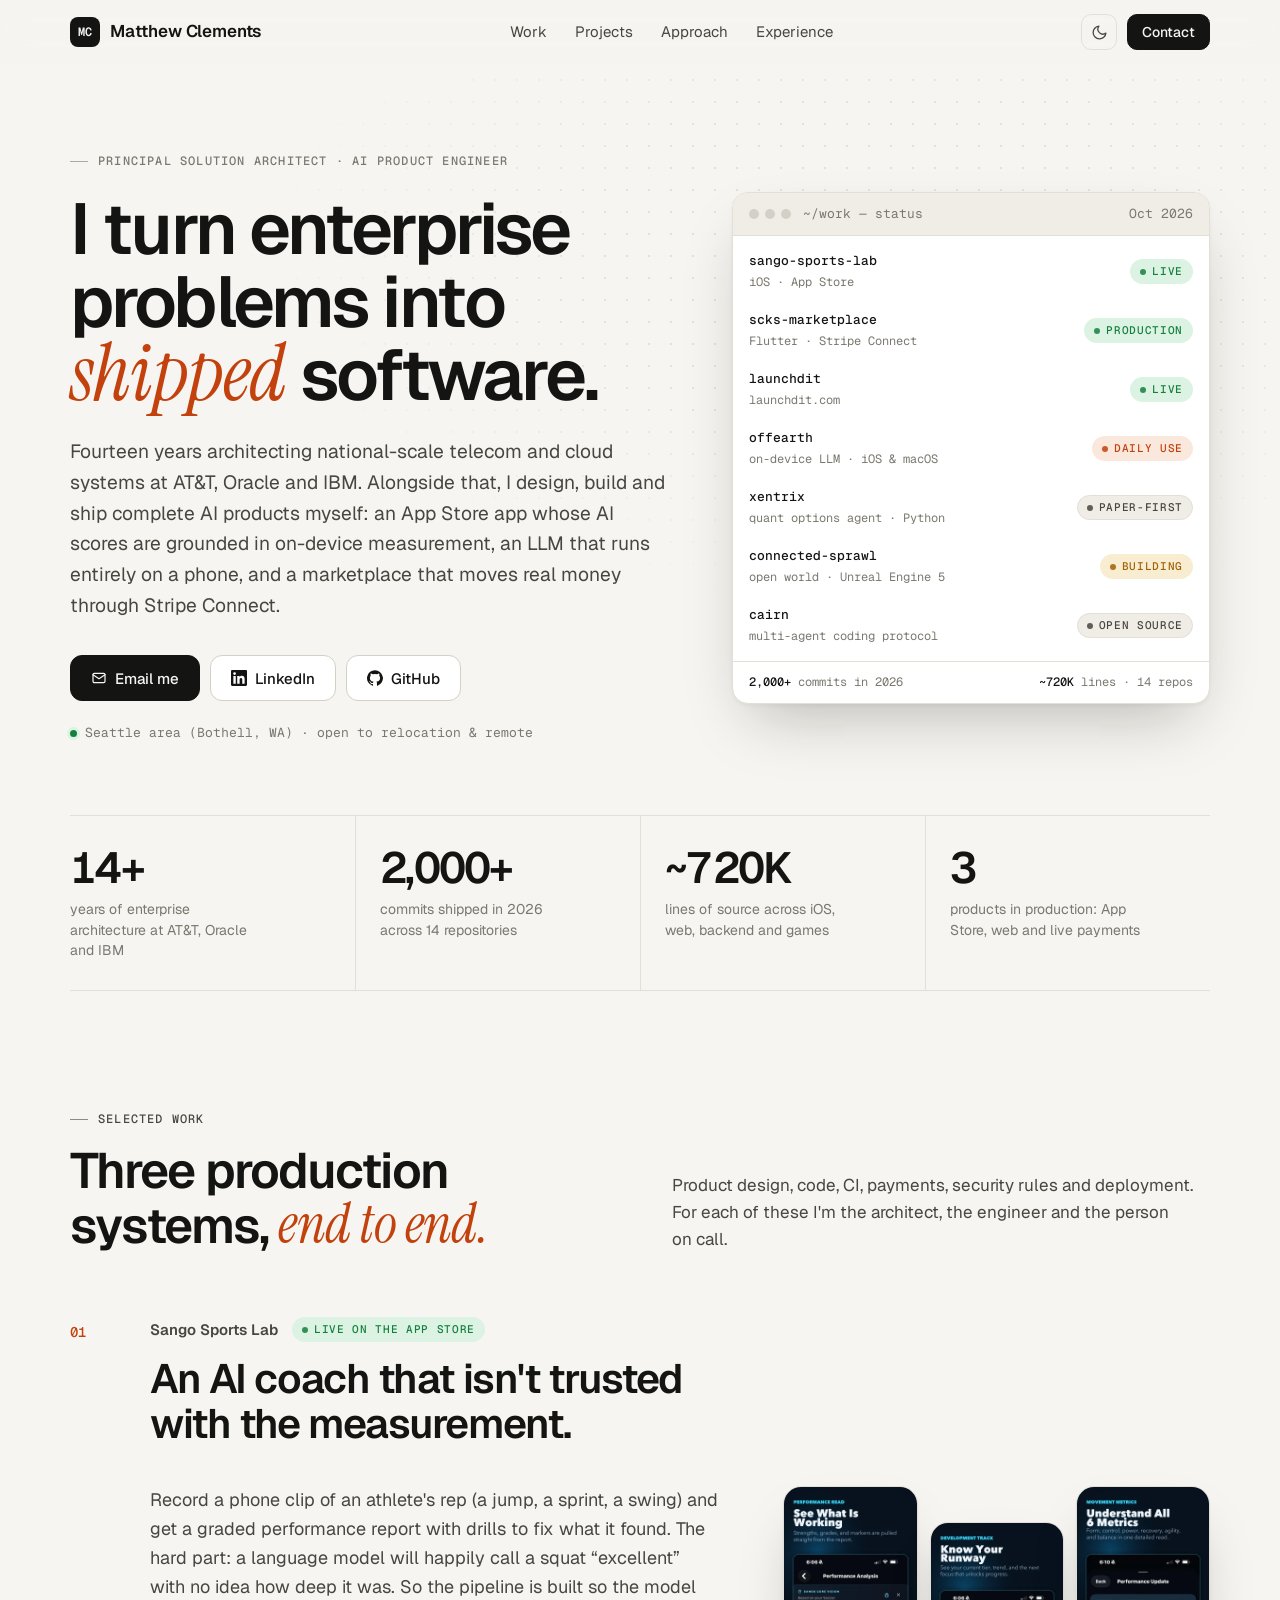
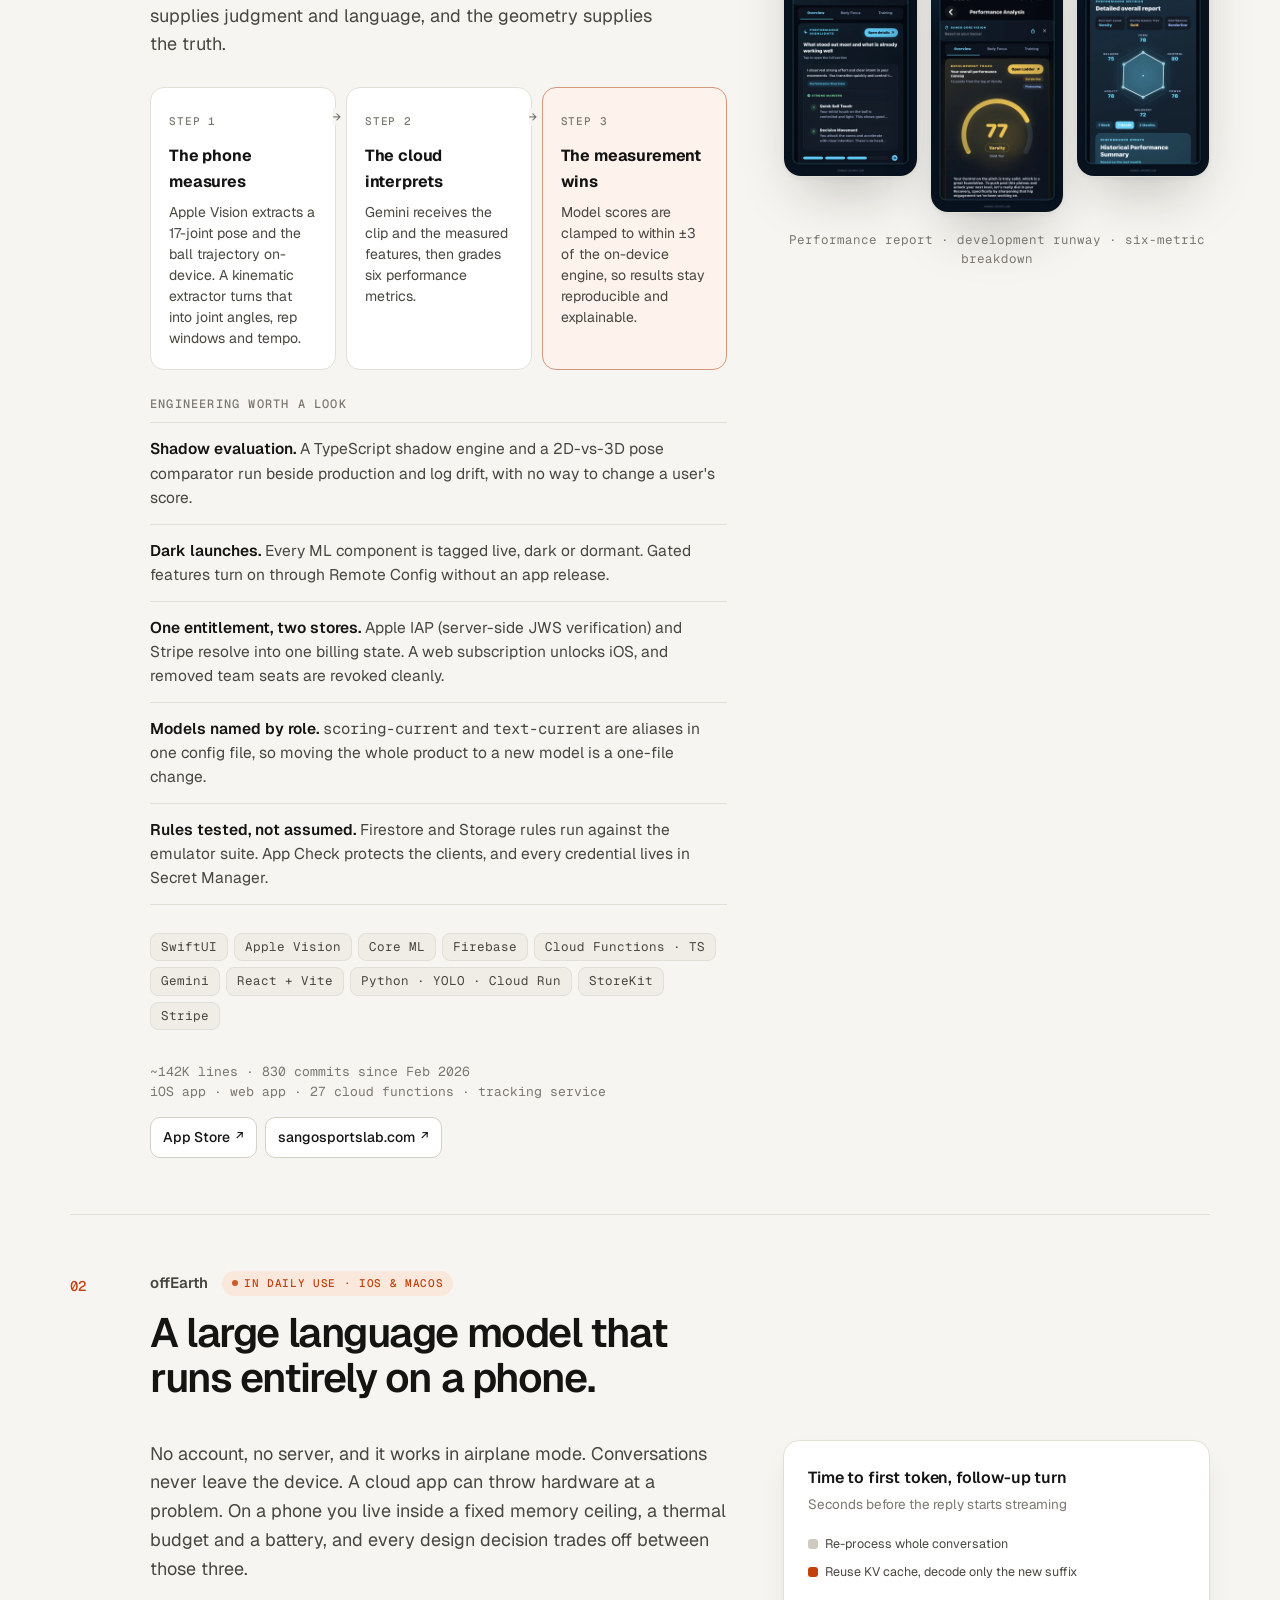
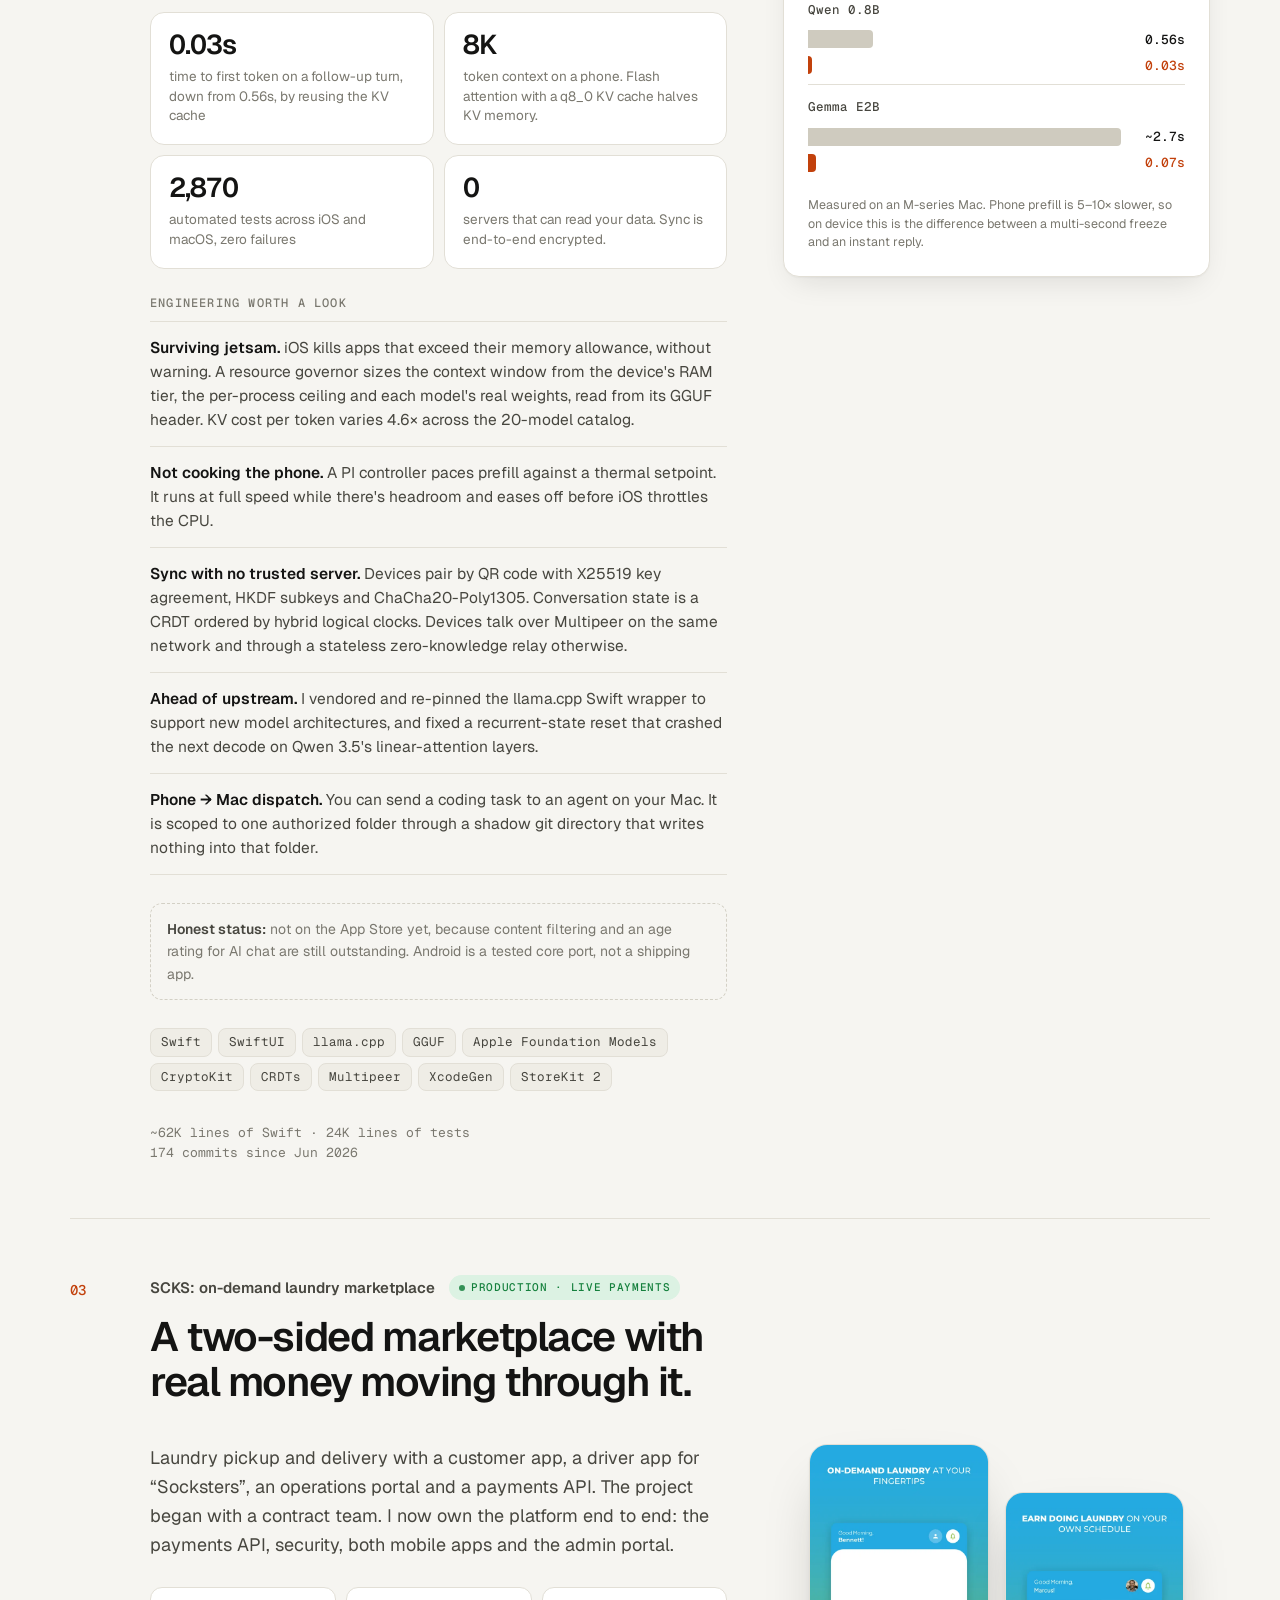
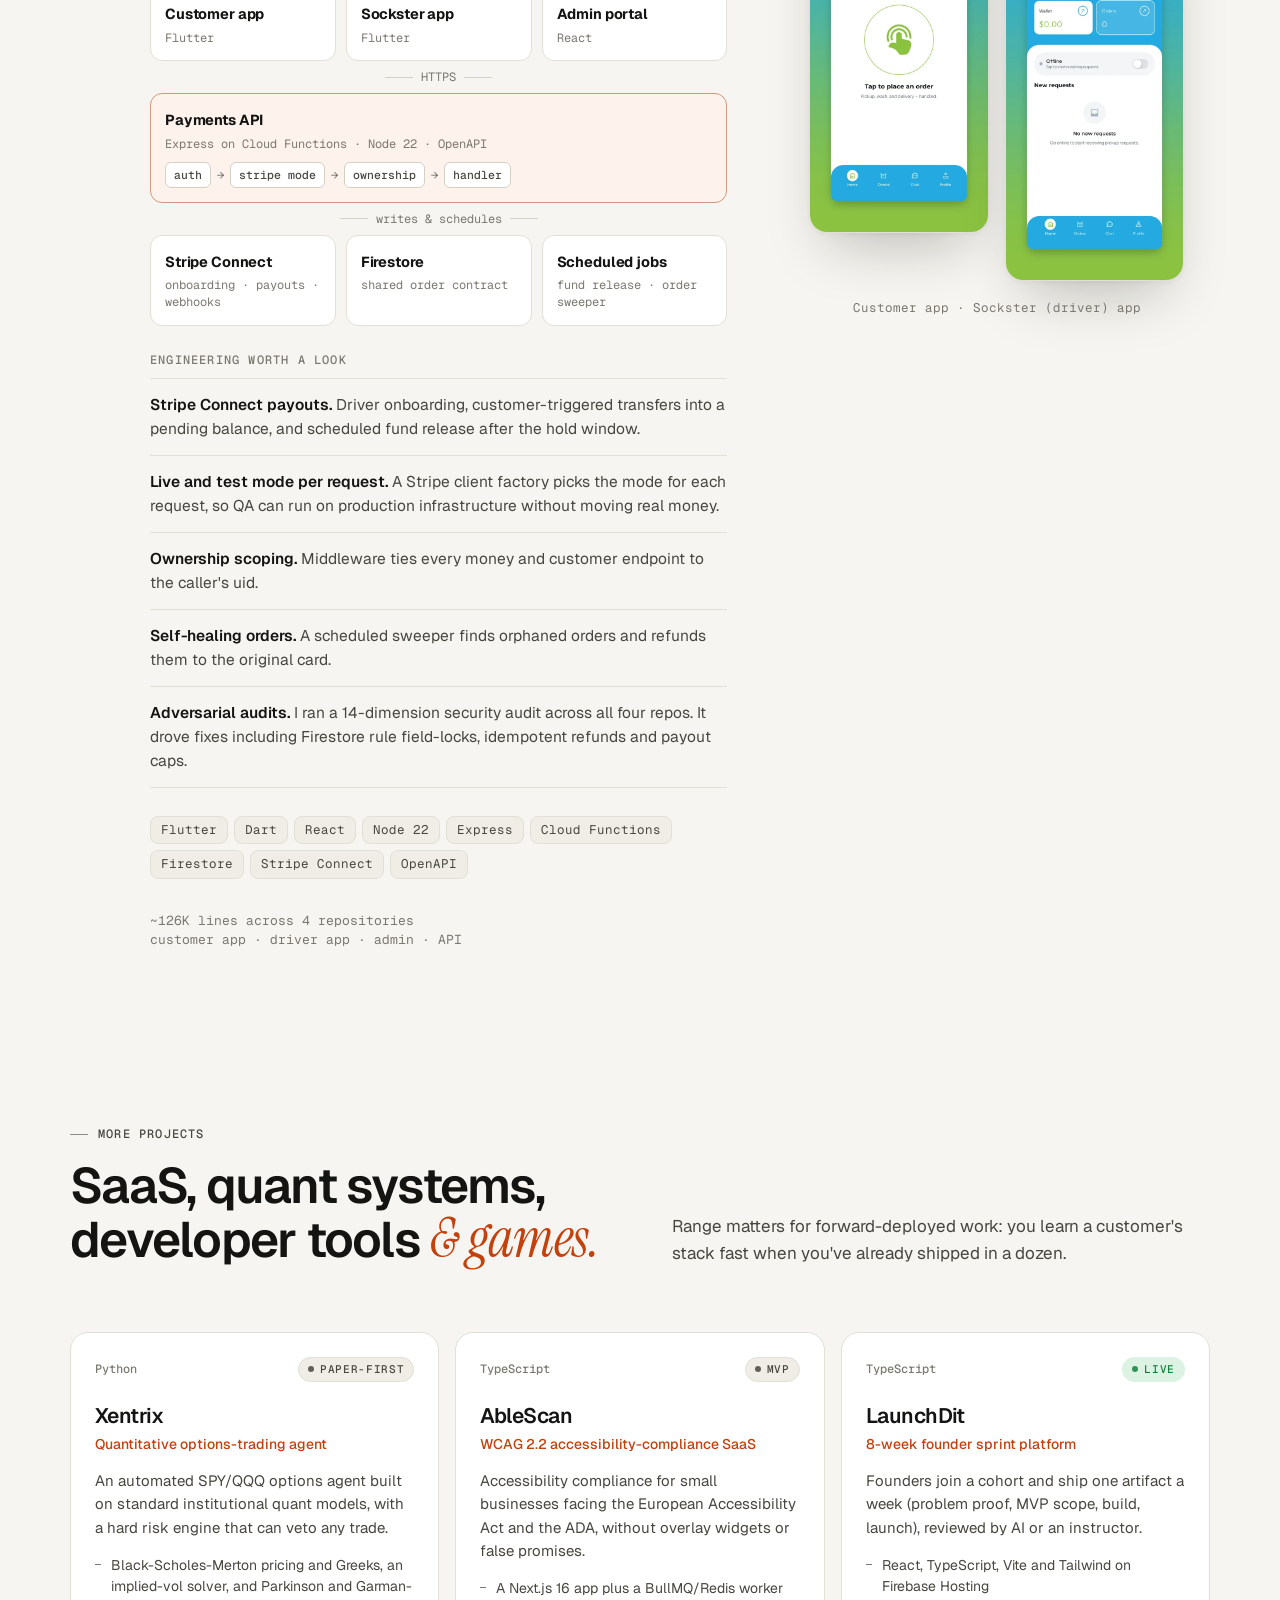
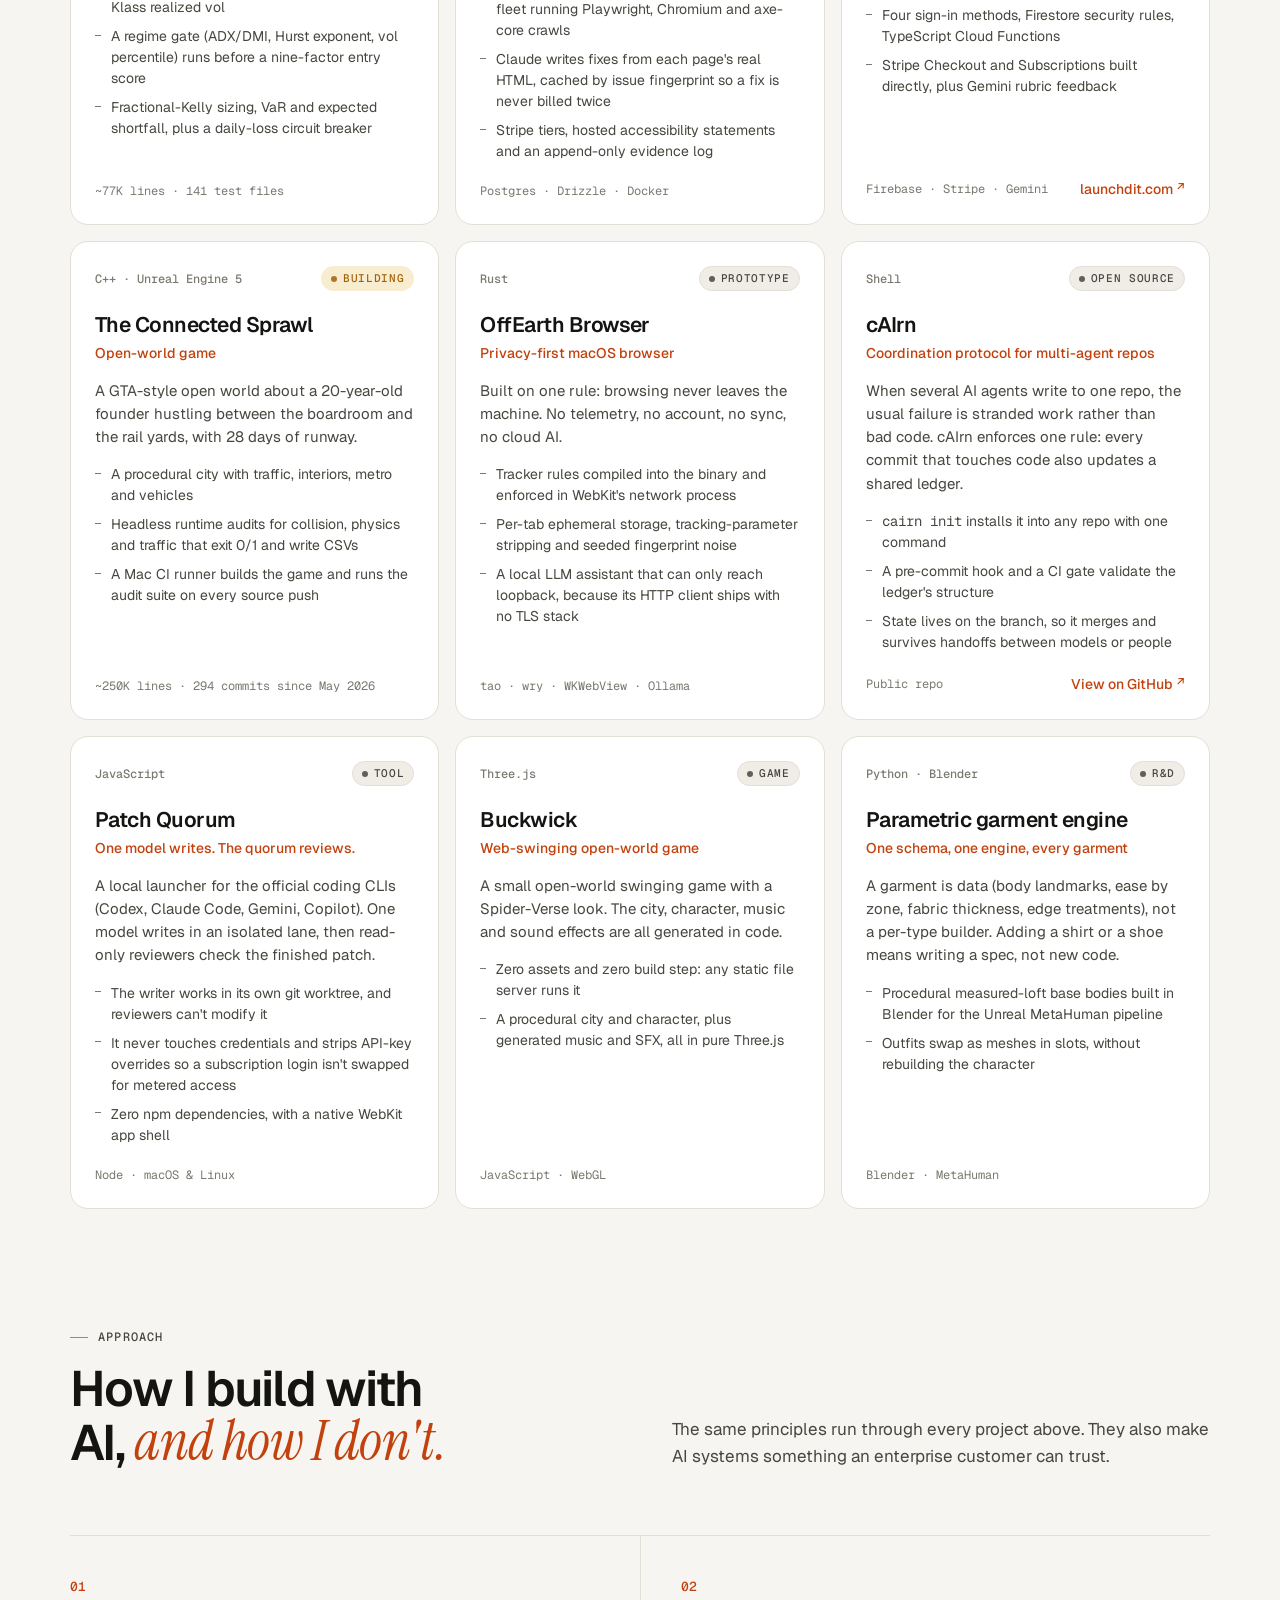
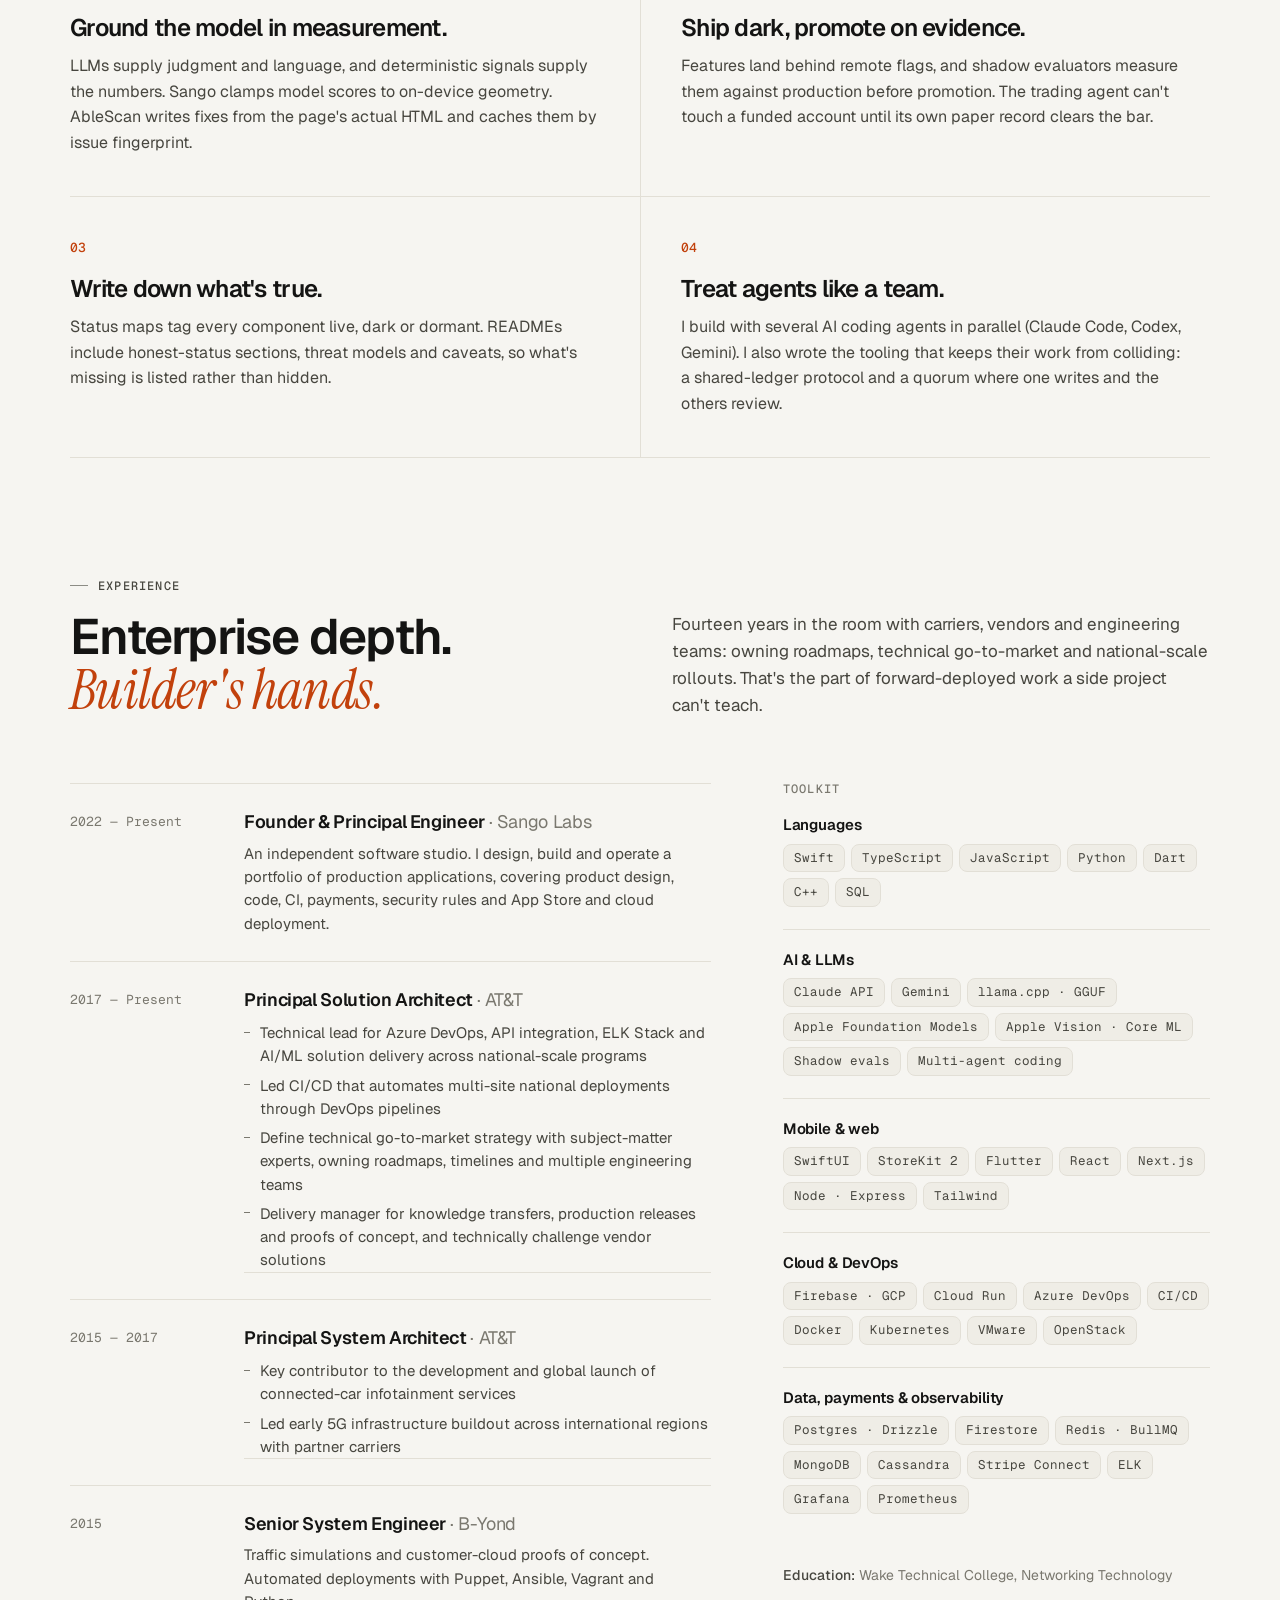
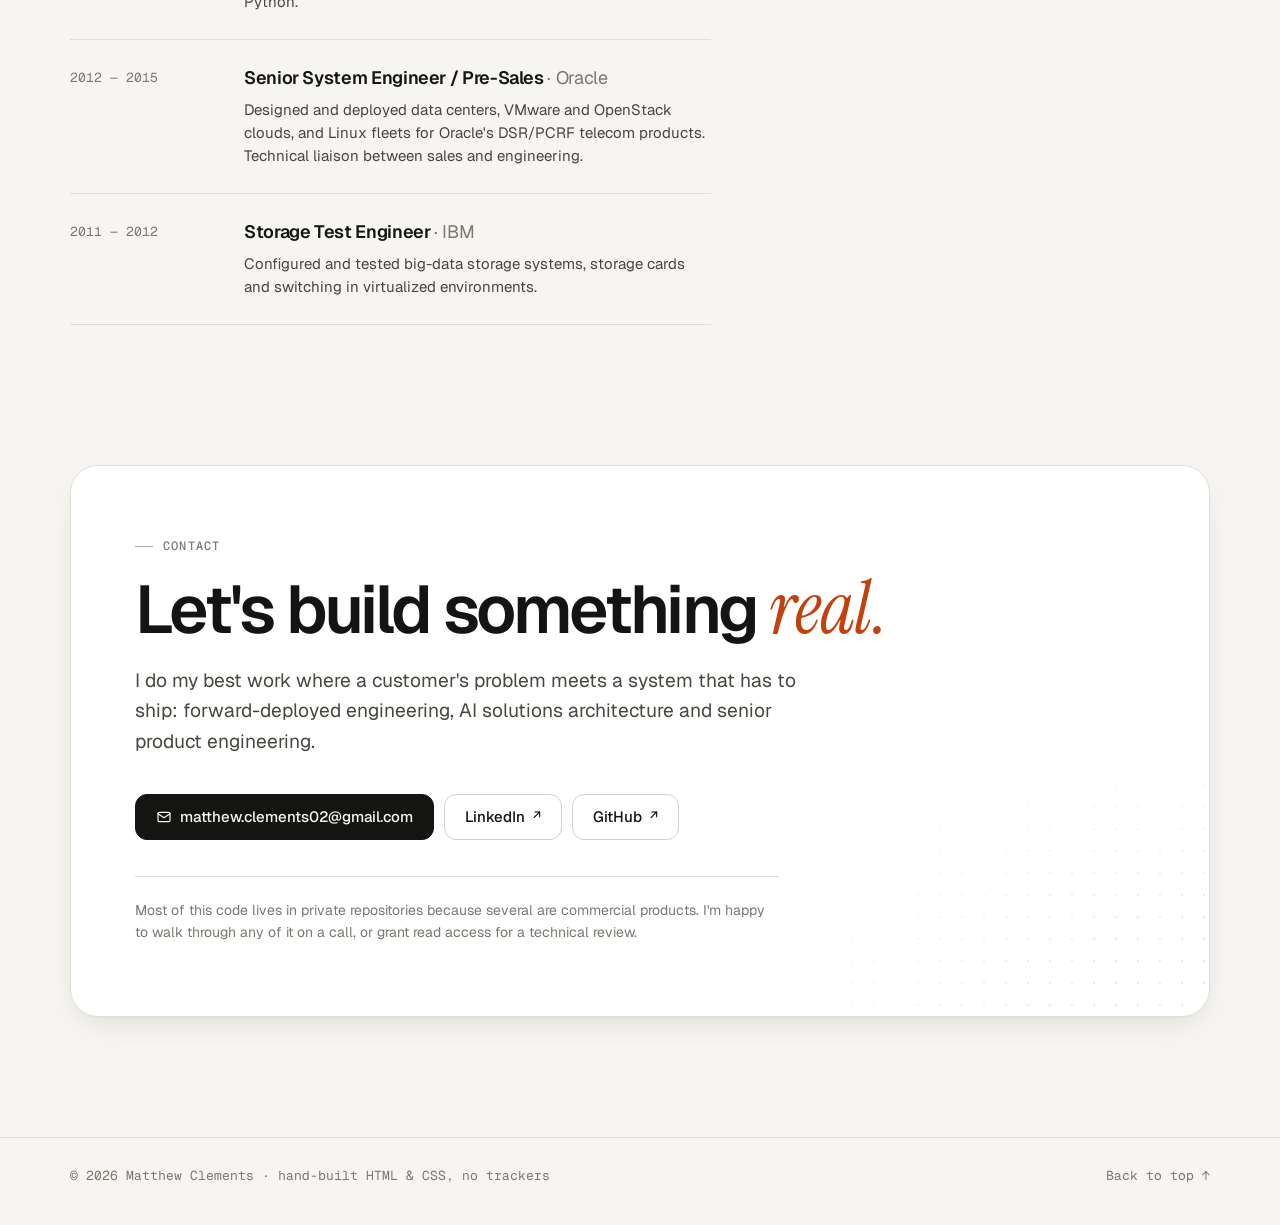
==== index.html @ 7ae7b321 "Add portfolio site Co-Authored-By: Claude Opus 5.5 <noreply@anthropic.com>" ====
<!doctype html>
<html lang="en">
<head>
<meta charset="utf-8">
<meta name="viewport" content="width=device-width, initial-scale=1">
<title>Matthew Clements — AI Product Engineer &amp; Solution Architect</title>
<meta name="description" content="Principal Solution Architect with 14+ years in enterprise telecom and cloud, who designs, builds and ships complete AI products: an App Store app with a vision-grounded AI pipeline, an on-device LLM, and a Stripe Connect marketplace.">
<meta name="author" content="Matthew Clements">
<meta property="og:type" content="website">
<meta property="og:title" content="Matthew Clements — AI Product Engineer &amp; Solution Architect">
<meta property="og:description" content="14 years of enterprise architecture, plus production AI products shipped end to end.">
<meta property="og:url" content="https://mcclements02.github.io/">
<meta property="og:image" content="https://mcclements02.github.io/assets/og.png">
<meta name="twitter:card" content="summary_large_image">
<link rel="icon" href="data:image/svg+xml,%3Csvg xmlns='http://www.w3.org/2000/svg' viewBox='0 0 64 64'%3E%3Crect width='64' height='64' rx='14' fill='%23141413'/%3E%3Ctext x='32' y='42' font-family='Helvetica,Arial,sans-serif' font-size='28' font-weight='700' fill='%23ff7b42' text-anchor='middle'%3EMC%3C/text%3E%3C/svg%3E">
<link rel="preconnect" href="https://fonts.googleapis.com">
<link rel="preconnect" href="https://fonts.gstatic.com" crossorigin>
<link href="https://fonts.googleapis.com/css2?family=Geist:wght@400;500;600;700&family=Geist+Mono:wght@400;500&family=Instrument+Serif:ital@0;1&display=swap" rel="stylesheet">
<script>
  document.documentElement.classList.add('js');
  try { var t = localStorage.getItem('theme'); if (t === 'light' || t === 'dark') document.documentElement.setAttribute('data-theme', t); } catch (e) {}
</script>
<style>
  :root {
    --bg: #f6f5f1;
    --bg-2: #efede6;
    --surface: #ffffff;
    --ink: #141413;
    --ink-2: #47463f;
    --ink-3: #7a786f;
    --rule: #e2dfd6;
    --rule-2: #d3d0c5;
    --accent: #c2410c;
    --accent-ink: #ffffff;
    --accent-soft: #fbe8dc;
    --live: #15803d;
    --live-soft: #dcf2e3;
    --build: #a16207;
    --build-soft: #f8edd0;
    --muted-bar: #cfcbbf;
    --shadow: 0 1px 2px rgba(20,20,19,.04), 0 12px 32px -12px rgba(20,20,19,.14);
    --shadow-lg: 0 2px 4px rgba(20,20,19,.04), 0 28px 60px -20px rgba(20,20,19,.28);
    --dot: rgba(20,20,19,.09);
    --sans: "Geist", ui-sans-serif, system-ui, -apple-system, "Segoe UI", sans-serif;
    --mono: "Geist Mono", ui-monospace, "SF Mono", Menlo, monospace;
    --serif: "Instrument Serif", Georgia, serif;
    --wrap: 1140px;
    --gutter: 32px;
    color-scheme: light;
  }
  @media (prefers-color-scheme: dark) {
    :root:not([data-theme="light"]) {
      --bg: #0f0f0e;
      --bg-2: #151513;
      --surface: #1a1a18;
      --ink: #edece7;
      --ink-2: #bdbbb2;
      --ink-3: #8a887f;
      --rule: #2a2926;
      --rule-2: #3a3935;
      --accent: #ff7b42;
      --accent-ink: #1a0d05;
      --accent-soft: #2e1a0e;
      --live: #4ade80;
      --live-soft: #12301c;
      --build: #facc15;
      --build-soft: #2e2708;
      --muted-bar: #44433e;
      --shadow: 0 1px 2px rgba(0,0,0,.3), 0 12px 32px -12px rgba(0,0,0,.6);
      --shadow-lg: 0 2px 4px rgba(0,0,0,.3), 0 28px 60px -20px rgba(0,0,0,.8);
      --dot: rgba(237,236,231,.07);
      color-scheme: dark;
    }
  }
  :root[data-theme="dark"] {
    --bg: #0f0f0e;
    --bg-2: #151513;
    --surface: #1a1a18;
    --ink: #edece7;
    --ink-2: #bdbbb2;
    --ink-3: #8a887f;
    --rule: #2a2926;
    --rule-2: #3a3935;
    --accent: #ff7b42;
    --accent-ink: #1a0d05;
    --accent-soft: #2e1a0e;
    --live: #4ade80;
    --live-soft: #12301c;
    --build: #facc15;
    --build-soft: #2e2708;
    --muted-bar: #44433e;
    --shadow: 0 1px 2px rgba(0,0,0,.3), 0 12px 32px -12px rgba(0,0,0,.6);
    --shadow-lg: 0 2px 4px rgba(0,0,0,.3), 0 28px 60px -20px rgba(0,0,0,.8);
    --dot: rgba(237,236,231,.07);
    color-scheme: dark;
  }

  *, *::before, *::after { box-sizing: border-box; }
  html { scroll-behavior: smooth; scroll-padding-top: 80px; -webkit-text-size-adjust: 100%; }
  body {
    margin: 0;
    background: var(--bg);
    color: var(--ink);
    font: 400 17px/1.6 var(--sans);
    -webkit-font-smoothing: antialiased;
    text-rendering: optimizeLegibility;
    overflow-x: hidden;
  }
  img { max-width: 100%; display: block; }
  a { color: inherit; }
  h1, h2, h3, h4 { margin: 0; font-weight: 600; letter-spacing: -0.025em; line-height: 1.1; }
  p { margin: 0; }
  ul, ol { margin: 0; padding: 0; list-style: none; }
  :focus-visible { outline: 2px solid var(--accent); outline-offset: 3px; border-radius: 4px; }
  ::selection { background: var(--accent); color: var(--accent-ink); }

  .wrap { width: 100%; max-width: calc(var(--wrap) + var(--gutter) * 2); margin: 0 auto; padding: 0 var(--gutter); }
  .mono { font-family: var(--mono); }
  .eyebrow {
    font: 500 12px/1.4 var(--mono);
    letter-spacing: .1em;
    text-transform: uppercase;
    color: var(--ink-3);
    display: flex; align-items: center; gap: 10px;
  }
  .eyebrow::before { content: ""; width: 18px; height: 1px; background: currentColor; opacity: .6; }
  .sr-only { position: absolute; width: 1px; height: 1px; overflow: hidden; clip: rect(0 0 0 0); white-space: nowrap; }

  /* ---------- Nav ---------- */
  .nav {
    position: sticky; top: 0; z-index: 50;
    background: color-mix(in srgb, var(--bg) 82%, transparent);
    backdrop-filter: saturate(1.4) blur(14px);
    -webkit-backdrop-filter: saturate(1.4) blur(14px);
    border-bottom: 1px solid transparent;
    transition: border-color .2s;
  }
  .nav.scrolled { border-bottom-color: var(--rule); }
  .nav-inner { display: flex; align-items: center; justify-content: space-between; height: 64px; gap: 16px; }
  .brand { display: flex; align-items: center; gap: 10px; text-decoration: none; font-weight: 600; letter-spacing: -0.01em; white-space: nowrap; }
  .mark {
    display: grid; place-items: center;
    width: 30px; height: 30px; border-radius: 8px;
    background: var(--ink); color: var(--bg);
    font: 600 12px/1 var(--mono); letter-spacing: .02em;
  }
  .nav-links { display: flex; gap: 28px; }
  .nav-links a { text-decoration: none; font-size: 15px; color: var(--ink-2); transition: color .15s; }
  .nav-links a:hover { color: var(--ink); }
  .nav-actions { display: flex; align-items: center; gap: 10px; }
  .icon-btn {
    width: 36px; height: 36px; border-radius: 10px;
    display: grid; place-items: center;
    background: transparent; border: 1px solid var(--rule); color: var(--ink-2);
    cursor: pointer; transition: border-color .15s, color .15s;
  }
  .icon-btn:hover { border-color: var(--rule-2); color: var(--ink); }
  .icon-btn svg { width: 17px; height: 17px; }
  .theme-sun { display: none; }
  :root[data-theme="dark"] .theme-sun { display: block; }
  :root[data-theme="dark"] .theme-moon { display: none; }
  @media (prefers-color-scheme: dark) {
    :root:not([data-theme="light"]) .theme-sun { display: block; }
    :root:not([data-theme="light"]) .theme-moon { display: none; }
  }

  .btn {
    display: inline-flex; align-items: center; gap: 8px;
    height: 46px; padding: 0 20px; border-radius: 12px;
    font: 500 15px/1 var(--sans); text-decoration: none; white-space: nowrap;
    border: 1px solid var(--rule-2); background: var(--surface); color: var(--ink);
    transition: transform .15s, border-color .15s, background .15s;
  }
  .btn:hover { border-color: var(--ink-3); transform: translateY(-1px); }
  .btn-primary { background: var(--ink); color: var(--bg); border-color: var(--ink); }
  .btn-primary:hover { border-color: var(--ink); background: color-mix(in srgb, var(--ink) 88%, var(--accent)); }
  .btn-sm { height: 36px; padding: 0 14px; font-size: 14px; border-radius: 10px; }
  .btn svg { width: 16px; height: 16px; flex: none; }
  .arrow { font-family: var(--mono); font-size: .9em; transition: transform .15s; }
  a:hover > .arrow { transform: translate(2px, -2px); }

  /* ---------- Hero ---------- */
  .hero-bg { position: relative; overflow: hidden; }
  .hero-bg::before {
    content: ""; position: absolute; inset: -40px 0 0 0;
    background-image: radial-gradient(var(--dot) 1.2px, transparent 1.2px);
    background-size: 22px 22px;
    -webkit-mask-image: radial-gradient(ellipse 70% 60% at 70% 30%, #000 30%, transparent 75%);
            mask-image: radial-gradient(ellipse 70% 60% at 70% 30%, #000 30%, transparent 75%);
    pointer-events: none;
  }
  .hero {
    position: relative;
    display: grid; grid-template-columns: minmax(0, 1.25fr) minmax(0, 1fr);
    gap: 64px; align-items: center;
    padding-top: 88px; padding-bottom: 72px;
  }
  .hero h1 {
    font-size: clamp(2.6rem, 5.6vw, 4.5rem);
    line-height: 1.02; letter-spacing: -0.04em;
    margin: 22px 0 26px;
    text-wrap: balance;
  }
  .hero h1 em, .serif-em {
    font-family: var(--serif); font-style: italic; font-weight: 400;
    color: var(--accent); letter-spacing: -0.01em;
    font-size: 1.1em; line-height: .9;
  }
  .lede { font-size: clamp(1.05rem, 1.5vw, 1.2rem); line-height: 1.6; color: var(--ink-2); max-width: 36em; text-wrap: pretty; }
  .cta-row { display: flex; flex-wrap: wrap; gap: 10px; margin-top: 34px; }
  .loc { margin-top: 22px; font: 400 13px/1.5 var(--mono); color: var(--ink-3); display: flex; align-items: center; gap: 8px; }
  .loc .live-dot { width: 7px; height: 7px; border-radius: 50%; background: var(--live); box-shadow: 0 0 0 3px var(--live-soft); flex: none; }

  /* status board */
  .board {
    background: var(--surface);
    border: 1px solid var(--rule);
    border-radius: 16px;
    box-shadow: var(--shadow-lg);
    font: 400 13px/1.4 var(--mono);
    overflow: hidden;
  }
  .board-head {
    display: flex; align-items: center; gap: 12px;
    padding: 12px 16px; border-bottom: 1px solid var(--rule);
    color: var(--ink-3); background: var(--bg-2);
  }
  .dots { display: flex; gap: 6px; }
  .dots i { width: 10px; height: 10px; border-radius: 50%; background: var(--rule-2); }
  .board-head .board-time { margin-left: auto; }
  .board ul { padding: 6px 0; }
  .board li a {
    display: grid; grid-template-columns: minmax(0, 1fr) auto; align-items: center;
    gap: 4px 12px; padding: 10px 16px; text-decoration: none;
    transition: background .15s;
  }
  .board li a:hover { background: var(--bg-2); }
  .b-name { color: var(--ink); font-weight: 500; overflow: hidden; text-overflow: ellipsis; white-space: nowrap; }
  .b-where { grid-column: 1; color: var(--ink-3); font-size: 12px; }
  .board li .pill { grid-row: 1 / span 2; grid-column: 2; }
  .board-foot {
    padding: 12px 16px; border-top: 1px solid var(--rule);
    color: var(--ink-3); font-size: 12px; display: flex; justify-content: space-between; gap: 12px; flex-wrap: wrap;
  }
  .board-foot b { color: var(--ink); font-weight: 500; }

  .pill {
    display: inline-flex; align-items: center; gap: 6px;
    font: 500 11px/1 var(--mono); letter-spacing: .06em; text-transform: uppercase;
    padding: 6px 9px; border-radius: 999px; white-space: nowrap;
    color: var(--ink-2); background: var(--bg-2); border: 1px solid var(--rule);
  }
  .pill::before { content: ""; width: 6px; height: 6px; border-radius: 50%; background: currentColor; opacity: .85; }
  .pill.live { color: var(--live); background: var(--live-soft); border-color: transparent; }
  .pill.use { color: var(--accent); background: var(--accent-soft); border-color: transparent; }
  .pill.build { color: var(--build); background: var(--build-soft); border-color: transparent; }
  .pill.live::before { animation: pulse 2.4s ease-in-out infinite; }
  @keyframes pulse { 0%, 100% { box-shadow: 0 0 0 0 color-mix(in srgb, currentColor 45%, transparent); } 50% { box-shadow: 0 0 0 4px transparent; } }

  /* ---------- Stats ---------- */
  .stats {
    display: grid; grid-template-columns: repeat(4, minmax(0, 1fr));
    border-top: 1px solid var(--rule); border-bottom: 1px solid var(--rule);
  }
  .stat { padding: 30px 24px 30px 0; }
  .stat + .stat { padding-left: 24px; border-left: 1px solid var(--rule); }
  .stat b { display: block; font-size: clamp(2rem, 3.4vw, 2.75rem); font-weight: 600; letter-spacing: -0.04em; line-height: 1; font-variant-numeric: tabular-nums; }
  .stat span { display: block; margin-top: 10px; font-size: 14px; line-height: 1.45; color: var(--ink-3); max-width: 22ch; }

  /* ---------- Sections ---------- */
  section.block { padding: 120px 0 0; }
  .section-head { display: grid; grid-template-columns: minmax(0, 1fr) minmax(0, 1fr); gap: 32px 64px; align-items: end; margin-bottom: 64px; }
  .section-head h2 { font-size: clamp(2rem, 4vw, 3.1rem); letter-spacing: -0.035em; margin-top: 16px; text-wrap: balance; }
  .section-head p { color: var(--ink-2); max-width: 34em; text-wrap: pretty; }

  /* ---------- Case studies ---------- */
  .case { padding: 56px 0; border-top: 1px solid var(--rule); }
  .case:first-of-type { border-top: 0; padding-top: 0; }
  .case-head { display: grid; grid-template-columns: 72px minmax(0, 1fr); gap: 0 8px; margin-bottom: 40px; }
  .case-num { font: 500 14px/1 var(--mono); color: var(--accent); padding-top: 8px; }
  .case-kicker { display: flex; flex-wrap: wrap; align-items: center; gap: 10px 14px; font-weight: 600; font-size: 15px; color: var(--ink-2); }
  .case h3 { font-size: clamp(1.75rem, 3.2vw, 2.6rem); letter-spacing: -0.035em; margin-top: 14px; max-width: 22em; text-wrap: balance; }
  .case-grid { display: grid; grid-template-columns: minmax(0, 1.15fr) minmax(0, .85fr); gap: 56px; margin-left: 80px; }
  .case-text > * + * { margin-top: 28px; }
  .case-text .intro { font-size: 18px; color: var(--ink-2); text-wrap: pretty; }
  .case-media { position: sticky; top: 96px; align-self: start; }

  .pipeline { display: grid; grid-template-columns: repeat(3, minmax(0, 1fr)); gap: 10px; counter-reset: step; }
  .pipeline li {
    position: relative; padding: 18px 18px 20px;
    background: var(--surface); border: 1px solid var(--rule); border-radius: 14px;
  }
  .pipeline li:last-child { border-color: color-mix(in srgb, var(--accent) 45%, var(--rule)); background: color-mix(in srgb, var(--accent-soft) 55%, var(--surface)); }
  .pipeline li + li::before {
    content: "→"; position: absolute; left: -10px; top: 20px; transform: translateX(-50%);
    font: 500 13px/1 var(--mono); color: var(--ink-3); background: var(--bg); padding: 2px 0;
  }
  .step-n { font: 500 11px/1 var(--mono); color: var(--ink-3); letter-spacing: .08em; text-transform: uppercase; }
  .pipeline b { display: block; margin: 10px 0 8px; font-size: 16px; letter-spacing: -0.01em; }
  .pipeline p { font-size: 14px; line-height: 1.5; color: var(--ink-2); }

  .points-title { font: 500 12px/1 var(--mono); letter-spacing: .1em; text-transform: uppercase; color: var(--ink-3); }
  .points { display: grid; gap: 0; margin-top: 12px !important; }
  .points li { padding: 14px 0; border-top: 1px solid var(--rule); font-size: 15.5px; line-height: 1.55; color: var(--ink-2); }
  .points li:last-child { border-bottom: 1px solid var(--rule); }
  .points li b { color: var(--ink); font-weight: 600; }

  .chips { display: flex; flex-wrap: wrap; gap: 6px; }
  .chips li { font: 400 12.5px/1 var(--mono); padding: 7px 10px; border-radius: 8px; background: var(--bg-2); border: 1px solid var(--rule); color: var(--ink-2); }
  .case-foot { display: flex; flex-wrap: wrap; align-items: center; justify-content: space-between; gap: 16px; padding-top: 4px; }
  .meta { font: 400 13px/1.5 var(--mono); color: var(--ink-3); }
  .links { display: flex; flex-wrap: wrap; gap: 8px; }
  .link {
    display: inline-flex; align-items: center; gap: 6px;
    font-size: 14px; font-weight: 500; text-decoration: none;
    padding: 8px 12px; border-radius: 10px; border: 1px solid var(--rule-2); background: var(--surface);
    transition: border-color .15s;
  }
  .link:hover { border-color: var(--ink-3); }
  .note { font-size: 14px; color: var(--ink-3); padding: 14px 16px; border-radius: 12px; border: 1px dashed var(--rule-2); }
  .note b { color: var(--ink-2); font-weight: 600; }

  .phones { display: grid; grid-template-columns: repeat(3, minmax(0, 1fr)); gap: 12px; align-items: start; }
  .phones.two { grid-template-columns: repeat(2, minmax(0, 1fr)); gap: 16px; padding: 0 6%; }
  .phones img {
    width: 100%; height: auto; aspect-ratio: 560 / 1212;
    border-radius: 18px; box-shadow: var(--shadow-lg);
    border: 1px solid var(--rule);
    background: var(--bg-2);
  }
  .phones img:nth-child(2) { margin-top: 36px; }
  .phones.two img:nth-child(2) { margin-top: 48px; }
  .caption { margin-top: 18px; font: 400 12.5px/1.5 var(--mono); color: var(--ink-3); text-align: center; }

  .metrics { display: grid; grid-template-columns: repeat(2, minmax(0, 1fr)); gap: 10px; }
  .metric { padding: 18px; border-radius: 14px; background: var(--surface); border: 1px solid var(--rule); }
  .metric b { display: block; font-size: 1.7rem; letter-spacing: -0.035em; line-height: 1.05; font-weight: 600; font-variant-numeric: tabular-nums; }
  .metric b .to { color: var(--ink-3); font-weight: 400; margin: 0 .15em; }
  .metric b .hl { color: var(--accent); }
  .metric span { display: block; margin-top: 8px; font-size: 13.5px; line-height: 1.45; color: var(--ink-3); }

  /* chart */
  .chart { margin: 0; padding: 24px; background: var(--surface); border: 1px solid var(--rule); border-radius: 16px; box-shadow: var(--shadow); }
  .chart-title { font-weight: 600; font-size: 16px; letter-spacing: -0.01em; }
  .chart-sub { font-size: 13.5px; color: var(--ink-3); margin-top: 4px; }
  .legend { display: flex; flex-wrap: wrap; gap: 8px 18px; margin: 18px 0 6px; font-size: 12.5px; color: var(--ink-2); }
  .legend span { display: inline-flex; align-items: center; gap: 7px; }
  .legend i { width: 10px; height: 10px; border-radius: 3px; display: inline-block; }
  .sw-before { background: var(--muted-bar); }
  .sw-after { background: var(--accent); }
  .bar-group { padding: 16px 0 6px; }
  .bar-group + .bar-group { border-top: 1px solid var(--rule); }
  .bar-label { font: 500 12.5px/1 var(--mono); color: var(--ink-2); margin-bottom: 10px; display: block; }
  .bar-row { display: grid; grid-template-columns: minmax(0, 1fr) 54px; align-items: center; gap: 10px; height: 26px; }
  .bar-track { height: 18px; position: relative; }
  .bar { position: absolute; left: 0; top: 0; bottom: 0; border-radius: 0 4px 4px 0; min-width: 4px; width: calc(var(--v) * 100%); transform-origin: left; }
  .bar.before { background: var(--muted-bar); }
  .bar.after { background: var(--accent); }
  .bar-val { font: 500 13px/1 var(--mono); text-align: right; font-variant-numeric: tabular-nums; }
  .bar-val.after { color: var(--accent); }
  .chart-note { margin-top: 14px; font-size: 12.5px; line-height: 1.5; color: var(--ink-3); }
  .js .chart .bar { transform: scaleX(0); transition: transform .9s cubic-bezier(.2,.7,.2,1); }
  .js .chart.in .bar { transform: scaleX(1); }
  .js .chart.in .bar-row:nth-child(3) .bar { transition-delay: .25s; }

  /* architecture diagram */
  .arch { display: grid; gap: 10px; }
  .arch-row { display: grid; grid-template-columns: repeat(3, minmax(0, 1fr)); gap: 10px; }
  .node { padding: 14px; border-radius: 12px; background: var(--surface); border: 1px solid var(--rule); }
  .node b { display: block; font-size: 14.5px; letter-spacing: -0.01em; }
  .node span { display: block; margin-top: 4px; font: 400 12px/1.4 var(--mono); color: var(--ink-3); }
  .node.core { border-color: color-mix(in srgb, var(--accent) 45%, var(--rule)); background: color-mix(in srgb, var(--accent-soft) 55%, var(--surface)); }
  .mw { display: flex; flex-wrap: wrap; align-items: center; gap: 6px; margin-top: 10px; }
  .mw code { font: 500 11.5px/1 var(--mono); padding: 6px 8px; border-radius: 6px; background: var(--surface); border: 1px solid var(--rule-2); color: var(--ink-2); }
  .mw i { font-style: normal; color: var(--ink-3); font: 400 12px/1 var(--mono); }
  .arch-link { display: flex; justify-content: center; color: var(--ink-3); font: 400 12px/1 var(--mono); gap: 8px; align-items: center; }
  .arch-link::before, .arch-link::after { content: ""; height: 1px; width: 28px; background: var(--rule-2); }

  /* ---------- More work grid ---------- */
  .grid { display: grid; grid-template-columns: repeat(3, minmax(0, 1fr)); gap: 16px; }
  .card {
    display: flex; flex-direction: column;
    padding: 24px; border-radius: 18px;
    background: var(--surface); border: 1px solid var(--rule);
    transition: border-color .2s, transform .2s, box-shadow .2s;
  }
  .card:hover { border-color: var(--rule-2); transform: translateY(-2px); box-shadow: var(--shadow); }
  .card-top { display: flex; justify-content: space-between; align-items: center; gap: 10px; }
  .lang { font: 500 12px/1 var(--mono); color: var(--ink-3); }
  .card h4 { font-size: 21px; letter-spacing: -0.025em; margin-top: 22px; }
  .card-sub { font-size: 14px; color: var(--accent); margin-top: 6px; font-weight: 500; }
  .card-desc { margin-top: 14px; font-size: 15px; line-height: 1.55; color: var(--ink-2); text-wrap: pretty; }
  .card-points { margin-top: 16px; display: grid; gap: 8px; }
  .card-points li { position: relative; padding-left: 16px; font-size: 14px; line-height: 1.5; color: var(--ink-2); }
  .card-points li::before { content: ""; position: absolute; left: 0; top: .62em; width: 6px; height: 1px; background: var(--ink-3); }
  .card-foot { margin-top: auto; padding-top: 20px; display: flex; justify-content: space-between; align-items: center; gap: 12px; flex-wrap: wrap; }
  .card-foot .meta { font-size: 12px; }
  .card-foot a { font-size: 14px; font-weight: 500; text-decoration: none; color: var(--accent); display: inline-flex; gap: 4px; }
  .card-foot a:hover { text-decoration: underline; text-underline-offset: 3px; }

  /* ---------- Approach ---------- */
  .principles { display: grid; grid-template-columns: repeat(2, minmax(0, 1fr)); border-top: 1px solid var(--rule); }
  .principle { padding: 36px 40px 40px 0; border-bottom: 1px solid var(--rule); }
  .principle:nth-child(even) { padding-left: 40px; padding-right: 0; border-left: 1px solid var(--rule); }
  .principle .n { font: 500 13px/1 var(--mono); color: var(--accent); }
  .principle h3 { font-size: 24px; letter-spacing: -0.03em; margin: 16px 0 12px; }
  .principle p { color: var(--ink-2); font-size: 16px; text-wrap: pretty; }

  /* ---------- Experience ---------- */
  .exp { display: grid; grid-template-columns: minmax(0, 1.5fr) minmax(0, 1fr); gap: 72px; }
  .timeline li { display: grid; grid-template-columns: 150px minmax(0, 1fr); gap: 24px; padding: 26px 0; border-top: 1px solid var(--rule); }
  .timeline li:last-child { border-bottom: 1px solid var(--rule); }
  .t-when { font: 400 13px/1.6 var(--mono); color: var(--ink-3); padding-top: 2px; }
  .t-what h3 { font-size: 18px; letter-spacing: -0.02em; line-height: 1.3; }
  .t-what h3 span { color: var(--ink-3); font-weight: 400; }
  .t-what p { margin-top: 8px; font-size: 15px; color: var(--ink-2); line-height: 1.55; }
  .t-what ul { margin-top: 10px; display: grid; gap: 6px; }
  .t-what ul li { all: unset; display: block; position: relative; padding-left: 16px; font-size: 15px; line-height: 1.55; color: var(--ink-2); }
  .t-what ul li::before { content: ""; position: absolute; left: 0; top: .7em; width: 6px; height: 1px; background: var(--ink-3); }
  .t-what.featured h3 { color: var(--ink); }
  .edu { margin-top: 28px; font-size: 14px; color: var(--ink-3); }
  .edu b { color: var(--ink-2); font-weight: 500; }

  .skills { position: sticky; top: 96px; align-self: start; display: grid; gap: 22px; }
  .skills h3 { font: 500 12px/1 var(--mono); letter-spacing: .1em; text-transform: uppercase; color: var(--ink-3); }
  .skill-group { padding-top: 22px; border-top: 1px solid var(--rule); }
  .skill-group:first-of-type { padding-top: 0; border-top: 0; }
  .skill-group h4 { font-size: 15px; letter-spacing: -0.01em; margin-bottom: 10px; }
  .callout {
    padding: 24px; border-radius: 16px; background: var(--ink); color: var(--bg);
  }
  .callout p { font-size: 15.5px; line-height: 1.6; color: color-mix(in srgb, var(--bg) 82%, var(--ink)); }
  .callout p strong { color: var(--bg); font-weight: 600; }

  /* ---------- Contact ---------- */
  .contact { padding: 140px 0 120px; }
  .contact-card {
    position: relative; overflow: hidden;
    padding: 72px 64px; border-radius: 28px;
    background: var(--surface); border: 1px solid var(--rule);
    box-shadow: var(--shadow);
  }
  .contact-card::before {
    content: ""; position: absolute; inset: 0;
    background-image: radial-gradient(var(--dot) 1.2px, transparent 1.2px);
    background-size: 22px 22px;
    -webkit-mask-image: radial-gradient(ellipse 60% 80% at 100% 100%, #000 20%, transparent 70%);
            mask-image: radial-gradient(ellipse 60% 80% at 100% 100%, #000 20%, transparent 70%);
    pointer-events: none;
  }
  .contact-card > * { position: relative; }
  .contact h2 { font-size: clamp(2.4rem, 5.4vw, 4.2rem); letter-spacing: -0.045em; line-height: 1.02; margin: 20px 0 22px; max-width: 14em; text-wrap: balance; }
  .contact p.lede { max-width: 38em; }
  .contact .cta-row { margin-top: 36px; }
  .contact .fine { margin-top: 36px; padding-top: 22px; border-top: 1px solid var(--rule); font-size: 14px; color: var(--ink-3); max-width: 46em; }

  footer { border-top: 1px solid var(--rule); }
  .foot { display: flex; justify-content: space-between; align-items: center; gap: 16px; flex-wrap: wrap; padding-top: 28px; padding-bottom: 40px; font: 400 13px/1.5 var(--mono); color: var(--ink-3); }
  .foot a { text-decoration: none; }
  .foot a:hover { color: var(--ink); }

  /* ---------- Reveal ---------- */
  .js .reveal { opacity: 0; transform: translateY(14px); transition: opacity .7s ease, transform .7s cubic-bezier(.2,.7,.2,1); }
  .js .reveal.in { opacity: 1; transform: none; }

  @media (prefers-reduced-motion: reduce) {
    html { scroll-behavior: auto; }
    *, *::before, *::after { animation: none !important; transition: none !important; }
    .js .reveal { opacity: 1; transform: none; }
    .js .chart .bar { transform: none; }
  }

  /* ---------- Responsive ---------- */
  @media (max-width: 1020px) {
    .hero { grid-template-columns: minmax(0, 1fr); gap: 48px; padding-top: 64px; }
    .board { max-width: 560px; }
    .case-grid { grid-template-columns: minmax(0, 1fr); margin-left: 0; gap: 44px; }
    .case-media { position: static; max-width: 560px; }
    .case-head { grid-template-columns: minmax(0, 1fr); }
    .case-num { padding: 0 0 14px; }
    .grid { grid-template-columns: repeat(2, minmax(0, 1fr)); }
    .exp { grid-template-columns: minmax(0, 1fr); gap: 56px; }
    .skills { position: static; }
  }
  @media (max-width: 760px) {
    :root { --gutter: 16px; }
    body { font-size: 16px; }
    .nav-links { display: none; }
    .hero { padding-top: 44px; padding-bottom: 52px; }
    .stats { grid-template-columns: repeat(2, minmax(0, 1fr)); }
    .stat, .stat + .stat { padding: 22px 16px 22px 0; border-left: 0; }
    .stat:nth-child(even) { padding-left: 16px; border-left: 1px solid var(--rule); }
    .stat:nth-child(n+3) { border-top: 1px solid var(--rule); }
    section.block { padding-top: 88px; }
    .section-head { grid-template-columns: minmax(0, 1fr); margin-bottom: 40px; gap: 16px; }
    .case { padding: 44px 0; }
    .pipeline { grid-template-columns: minmax(0, 1fr); gap: 22px; }
    .pipeline li + li::before { content: "↓"; left: 24px; top: -18px; transform: none; background: transparent; }
    .metrics { grid-template-columns: minmax(0, 1fr) minmax(0, 1fr); }
    .metric b { font-size: 1.35rem; }
    .arch-row { gap: 6px; }
    .arch .node { padding: 10px; }
    .arch .node b { font-size: 13px; }
    .arch .node span { font-size: 11px; }
    .grid { grid-template-columns: minmax(0, 1fr); }
    .principles { grid-template-columns: minmax(0, 1fr); }
    .principle, .principle:nth-child(even) { padding: 28px 0 32px; border-left: 0; }
    .timeline li { grid-template-columns: minmax(0, 1fr); gap: 6px; }
    .contact { padding: 96px 0 80px; }
    .contact-card { padding: 44px 22px; border-radius: 22px; }
    .btn { height: 44px; padding: 0 16px; }
    .chart { padding: 18px; }
  }
  @media (max-width: 400px) {
    .metrics { grid-template-columns: minmax(0, 1fr); }
    .brand-name { display: none; }
  }
</style>
</head>
<body>

<header class="nav" id="nav">
  <div class="wrap nav-inner">
    <a class="brand" href="#top" aria-label="Matthew Clements — back to top"><span class="mark">MC</span><span class="brand-name">Matthew Clements</span></a>
    <nav class="nav-links" aria-label="Sections">
      <a href="#work">Work</a>
      <a href="#more">Projects</a>
      <a href="#approach">Approach</a>
      <a href="#experience">Experience</a>
    </nav>
    <div class="nav-actions">
      <button class="icon-btn" id="theme-toggle" type="button" aria-label="Toggle dark mode">
        <svg class="theme-moon" viewBox="0 0 24 24" fill="none" stroke="currentColor" stroke-width="1.8" stroke-linecap="round" stroke-linejoin="round" aria-hidden="true"><path d="M21 12.8A9 9 0 1 1 11.2 3a7 7 0 0 0 9.8 9.8z"/></svg>
        <svg class="theme-sun" viewBox="0 0 24 24" fill="none" stroke="currentColor" stroke-width="1.8" stroke-linecap="round" stroke-linejoin="round" aria-hidden="true"><circle cx="12" cy="12" r="4"/><path d="M12 2v2M12 20v2M4.9 4.9l1.4 1.4M17.7 17.7l1.4 1.4M2 12h2M20 12h2M4.9 19.1l1.4-1.4M17.7 6.3l1.4-1.4"/></svg>
      </button>
      <a class="btn btn-sm btn-primary" href="#contact">Contact</a>
    </div>
  </div>
</header>

<main id="top">

  <!-- ================= HERO ================= -->
  <div class="hero-bg">
    <section class="wrap hero">
      <div class="hero-copy">
        <p class="eyebrow">Principal Solution Architect · AI Product Engineer</p>
        <h1>I turn enterprise problems into <em>shipped</em> software.</h1>
        <p class="lede">Fourteen years architecting national-scale telecom and cloud systems at AT&amp;T, Oracle and IBM. Alongside that, I design, build and ship complete AI products myself: an App Store app whose AI scores are grounded in on-device measurement, an LLM that runs entirely on a phone, and a marketplace that moves real money through Stripe Connect.</p>
        <div class="cta-row">
          <a class="btn btn-primary" href="mailto:matthew.clements02@gmail.com">
            <svg viewBox="0 0 24 24" fill="none" stroke="currentColor" stroke-width="1.8" stroke-linecap="round" stroke-linejoin="round" aria-hidden="true"><rect x="3" y="5" width="18" height="14" rx="2"/><path d="m3 7 9 6 9-6"/></svg>
            Email me
          </a>
          <a class="btn" href="https://www.linkedin.com/in/matthew-c-clements" target="_blank" rel="noopener">
            <svg viewBox="0 0 24 24" fill="currentColor" aria-hidden="true"><path d="M20.45 20.45h-3.56v-5.57c0-1.33-.02-3.04-1.85-3.04-1.85 0-2.14 1.45-2.14 2.94v5.67H9.34V9h3.42v1.56h.05c.48-.9 1.64-1.85 3.37-1.85 3.6 0 4.27 2.37 4.27 5.46v6.28zM5.34 7.43a2.06 2.06 0 1 1 0-4.13 2.06 2.06 0 0 1 0 4.13zM7.12 20.45H3.56V9h3.56v11.45zM22.22 0H1.77C.79 0 0 .77 0 1.73v20.54C0 23.23.79 24 1.77 24h20.45c.98 0 1.78-.77 1.78-1.73V1.73C24 .77 23.2 0 22.22 0z"/></svg>
            LinkedIn
          </a>
          <a class="btn" href="https://github.com/mcclements02" target="_blank" rel="noopener">
            <svg viewBox="0 0 24 24" fill="currentColor" aria-hidden="true"><path d="M12 .3a12 12 0 0 0-3.8 23.38c.6.12.83-.26.83-.57L9 21.07c-3.34.72-4.04-1.61-4.04-1.61-.55-1.39-1.34-1.76-1.34-1.76-1.08-.74.09-.73.09-.73 1.2.09 1.83 1.24 1.83 1.24 1.07 1.83 2.81 1.3 3.5 1 .1-.78.42-1.31.76-1.61-2.67-.3-5.47-1.33-5.47-5.93 0-1.31.47-2.38 1.24-3.22-.14-.3-.54-1.52.1-3.18 0 0 1-.32 3.3 1.23a11.5 11.5 0 0 1 6 0c2.28-1.55 3.29-1.23 3.29-1.23.64 1.66.24 2.88.12 3.18a4.65 4.65 0 0 1 1.23 3.22c0 4.61-2.8 5.63-5.48 5.92.42.36.81 1.1.81 2.22l-.01 3.29c0 .32.21.69.82.57A12 12 0 0 0 12 .3"/></svg>
            GitHub
          </a>
        </div>
        <p class="loc"><span class="live-dot" aria-hidden="true"></span>Seattle area (Bothell, WA) · open to relocation &amp; remote</p>
      </div>

      <aside class="board reveal" aria-label="Project status board">
        <div class="board-head"><span class="dots" aria-hidden="true"><i></i><i></i><i></i></span><span>~/work — status</span><span class="board-time">Oct 2026</span></div>
        <ul>
          <li><a href="#sango"><span class="b-name">sango-sports-lab</span><span class="pill live">Live</span><span class="b-where">iOS · App Store</span></a></li>
          <li><a href="#scks"><span class="b-name">scks-marketplace</span><span class="pill live">Production</span><span class="b-where">Flutter · Stripe Connect</span></a></li>
          <li><a href="#launchdit"><span class="b-name">launchdit</span><span class="pill live">Live</span><span class="b-where">launchdit.com</span></a></li>
          <li><a href="#offearth"><span class="b-name">offearth</span><span class="pill use">Daily use</span><span class="b-where">on-device LLM · iOS &amp; macOS</span></a></li>
          <li><a href="#xentrix"><span class="b-name">xentrix</span><span class="pill">Paper-first</span><span class="b-where">quant options agent · Python</span></a></li>
          <li><a href="#sprawl"><span class="b-name">connected-sprawl</span><span class="pill build">Building</span><span class="b-where">open world · Unreal Engine 5</span></a></li>
          <li><a href="#cairn"><span class="b-name">cairn</span><span class="pill">Open source</span><span class="b-where">multi-agent coding protocol</span></a></li>
        </ul>
        <div class="board-foot"><span><b>2,000+</b> commits in 2026</span><span><b>~720K</b> lines · 14 repos</span></div>
      </aside>
    </section>
  </div>

  <div class="wrap">
    <section class="stats reveal" aria-label="At a glance">
      <div class="stat"><b>14+</b><span>years of enterprise architecture at AT&amp;T, Oracle and IBM</span></div>
      <div class="stat"><b>2,000+</b><span>commits shipped in 2026 across 14 repositories</span></div>
      <div class="stat"><b>~720K</b><span>lines of source across iOS, web, backend and games</span></div>
      <div class="stat"><b>3</b><span>products in production: App Store, web and live payments</span></div>
    </section>
  </div>

  <!-- ================= SELECTED WORK ================= -->
  <section class="block" id="work">
    <div class="wrap">
      <div class="section-head reveal">
        <div>
          <p class="eyebrow">Selected work</p>
          <h2>Three production systems, <span class="serif-em">end to end.</span></h2>
        </div>
        <p>Product design, code, CI, payments, security rules and deployment. For each of these I'm the architect, the engineer and the person on call.</p>
      </div>

      <!-- 01 Sango -->
      <article class="case" id="sango">
        <div class="case-head reveal">
          <span class="case-num">01</span>
          <div>
            <p class="case-kicker">Sango Sports Lab <span class="pill live">Live on the App Store</span></p>
            <h3>An AI coach that isn't trusted with the measurement.</h3>
          </div>
        </div>
        <div class="case-grid">
          <div class="case-text">
            <p class="intro reveal">Record a phone clip of an athlete's rep (a jump, a sprint, a swing) and get a graded performance report with drills to fix what it found. The hard part: a language model will happily call a squat “excellent” with no idea how deep it was. So the pipeline is built so the model supplies judgment and language, and the geometry supplies the truth.</p>

            <ol class="pipeline reveal" aria-label="Scoring pipeline">
              <li><span class="step-n">Step 1</span><b>The phone measures</b><p>Apple Vision extracts a 17-joint pose and the ball trajectory on-device. A kinematic extractor turns that into joint angles, rep windows and tempo.</p></li>
              <li><span class="step-n">Step 2</span><b>The cloud interprets</b><p>Gemini receives the clip and the measured features, then grades six performance metrics.</p></li>
              <li><span class="step-n">Step 3</span><b>The measurement wins</b><p>Model scores are clamped to within ±3 of the on-device engine, so results stay reproducible and explainable.</p></li>
            </ol>

            <div class="reveal">
              <p class="points-title">Engineering worth a look</p>
              <ul class="points">
                <li><b>Shadow evaluation.</b> A TypeScript shadow engine and a 2D-vs-3D pose comparator run beside production and log drift, with no way to change a user's score.</li>
                <li><b>Dark launches.</b> Every ML component is tagged live, dark or dormant. Gated features turn on through Remote Config without an app release.</li>
                <li><b>One entitlement, two stores.</b> Apple IAP (server-side JWS verification) and Stripe resolve into one billing state. A web subscription unlocks iOS, and removed team seats are revoked cleanly.</li>
                <li><b>Models named by role.</b> <span class="mono">scoring-current</span> and <span class="mono">text-current</span> are aliases in one config file, so moving the whole product to a new model is a one-file change.</li>
                <li><b>Rules tested, not assumed.</b> Firestore and Storage rules run against the emulator suite. App Check protects the clients, and every credential lives in Secret Manager.</li>
              </ul>
            </div>

            <ul class="chips reveal" aria-label="Stack">
              <li>SwiftUI</li><li>Apple Vision</li><li>Core ML</li><li>Firebase</li><li>Cloud Functions · TS</li><li>Gemini</li><li>React + Vite</li><li>Python · YOLO · Cloud Run</li><li>StoreKit</li><li>Stripe</li>
            </ul>

            <div class="case-foot reveal">
              <p class="meta">~142K lines · 830 commits since Feb 2026<br>iOS app · web app · 27 cloud functions · tracking service</p>
              <div class="links">
                <a class="link" href="https://apps.apple.com/us/app/sango-sports-lab/id6760807570" target="_blank" rel="noopener">App Store <span class="arrow">↗</span></a>
                <a class="link" href="https://sangosportslab.com" target="_blank" rel="noopener">sangosportslab.com <span class="arrow">↗</span></a>
              </div>
            </div>
          </div>

          <figure class="case-media reveal" style="margin:0">
            <div class="phones">
              <img src="assets/sango-report.webp" width="560" height="1212" loading="lazy" alt="Sango performance analysis screen showing highlights from a soccer session">
              <img src="assets/sango-runway.webp" width="560" height="1212" loading="lazy" alt="Sango development track screen with an overall score of 77, Varsity tier">
              <img src="assets/sango-metrics.webp" width="560" height="1212" loading="lazy" alt="Sango radar chart of six movement metrics: form, control, power, recovery, agility and balance">
            </div>
            <figcaption class="caption">Performance report · development runway · six-metric breakdown</figcaption>
          </figure>
        </div>
      </article>

      <!-- 02 offEarth -->
      <article class="case" id="offearth">
        <div class="case-head reveal">
          <span class="case-num">02</span>
          <div>
            <p class="case-kicker">offEarth <span class="pill use">In daily use · iOS &amp; macOS</span></p>
            <h3>A large language model that runs entirely on a phone.</h3>
          </div>
        </div>
        <div class="case-grid">
          <div class="case-text">
            <p class="intro reveal">No account, no server, and it works in airplane mode. Conversations never leave the device. A cloud app can throw hardware at a problem. On a phone you live inside a fixed memory ceiling, a thermal budget and a battery, and every design decision trades off between those three.</p>

            <div class="metrics reveal">
              <div class="metric"><b class="hl">0.03s</b><span>time to first token on a follow-up turn, down from 0.56s, by reusing the KV cache</span></div>
              <div class="metric"><b>8K</b><span>token context on a phone. Flash attention with a q8_0 KV cache halves KV memory.</span></div>
              <div class="metric"><b>2,870</b><span>automated tests across iOS and macOS, zero failures</span></div>
              <div class="metric"><b>0</b><span>servers that can read your data. Sync is end-to-end encrypted.</span></div>
            </div>

            <div class="reveal">
              <p class="points-title">Engineering worth a look</p>
              <ul class="points">
                <li><b>Surviving jetsam.</b> iOS kills apps that exceed their memory allowance, without warning. A resource governor sizes the context window from the device's RAM tier, the per-process ceiling and each model's real weights, read from its GGUF header. KV cost per token varies 4.6× across the 20-model catalog.</li>
                <li><b>Not cooking the phone.</b> A PI controller paces prefill against a thermal setpoint. It runs at full speed while there's headroom and eases off before iOS throttles the CPU.</li>
                <li><b>Sync with no trusted server.</b> Devices pair by QR code with X25519 key agreement, HKDF subkeys and ChaCha20-Poly1305. Conversation state is a CRDT ordered by hybrid logical clocks. Devices talk over Multipeer on the same network and through a stateless zero-knowledge relay otherwise.</li>
                <li><b>Ahead of upstream.</b> I vendored and re-pinned the llama.cpp Swift wrapper to support new model architectures, and fixed a recurrent-state reset that crashed the next decode on Qwen 3.5's linear-attention layers.</li>
                <li><b>Phone → Mac dispatch.</b> You can send a coding task to an agent on your Mac. It is scoped to one authorized folder through a shadow git directory that writes nothing into that folder.</li>
              </ul>
            </div>

            <p class="note reveal"><b>Honest status:</b> not on the App Store yet, because content filtering and an age rating for AI chat are still outstanding. Android is a tested core port, not a shipping app.</p>

            <ul class="chips reveal" aria-label="Stack">
              <li>Swift</li><li>SwiftUI</li><li>llama.cpp</li><li>GGUF</li><li>Apple Foundation Models</li><li>CryptoKit</li><li>CRDTs</li><li>Multipeer</li><li>XcodeGen</li><li>StoreKit 2</li>
            </ul>

            <div class="case-foot reveal">
              <p class="meta">~62K lines of Swift · 24K lines of tests<br>174 commits since Jun 2026</p>
            </div>
          </div>

          <figure class="case-media chart reveal">
            <p class="chart-title">Time to first token, follow-up turn</p>
            <p class="chart-sub">Seconds before the reply starts streaming</p>
            <div class="legend" aria-hidden="true">
              <span><i class="sw-before"></i>Re-process whole conversation</span>
              <span><i class="sw-after"></i>Reuse KV cache, decode only the new suffix</span>
            </div>
            <div class="bar-group" role="img" aria-label="Qwen 0.8B: 0.56 seconds before, 0.03 seconds after">
              <span class="bar-label">Qwen 0.8B</span>
              <div class="bar-row"><div class="bar-track"><span class="bar before" style="--v:.2074"></span></div><span class="bar-val">0.56s</span></div>
              <div class="bar-row"><div class="bar-track"><span class="bar after" style="--v:.0111"></span></div><span class="bar-val after">0.03s</span></div>
            </div>
            <div class="bar-group" role="img" aria-label="Gemma E2B: about 2.7 seconds before, 0.07 seconds after">
              <span class="bar-label">Gemma E2B</span>
              <div class="bar-row"><div class="bar-track"><span class="bar before" style="--v:1"></span></div><span class="bar-val">~2.7s</span></div>
              <div class="bar-row"><div class="bar-track"><span class="bar after" style="--v:.0259"></span></div><span class="bar-val after">0.07s</span></div>
            </div>
            <figcaption class="chart-note">Measured on an M-series Mac. Phone prefill is 5–10× slower, so on device this is the difference between a multi-second freeze and an instant reply.</figcaption>
          </figure>
        </div>
      </article>

      <!-- 03 SCKS -->
      <article class="case" id="scks">
        <div class="case-head reveal">
          <span class="case-num">03</span>
          <div>
            <p class="case-kicker">SCKS: on-demand laundry marketplace <span class="pill live">Production · live payments</span></p>
            <h3>A two-sided marketplace with real money moving through it.</h3>
          </div>
        </div>
        <div class="case-grid">
          <div class="case-text">
            <p class="intro reveal">Laundry pickup and delivery with a customer app, a driver app for “Socksters”, an operations portal and a payments API. The project began with a contract team. I now own the platform end to end: the payments API, security, both mobile apps and the admin portal.</p>

            <div class="arch reveal" role="img" aria-label="Architecture: customer app, driver app and admin portal call a payments API on Cloud Functions, which runs auth, Stripe mode and ownership middleware before reaching Stripe Connect, Firestore and scheduled jobs.">
              <div class="arch-row">
                <div class="node"><b>Customer app</b><span>Flutter</span></div>
                <div class="node"><b>Sockster app</b><span>Flutter</span></div>
                <div class="node"><b>Admin portal</b><span>React</span></div>
              </div>
              <div class="arch-link">HTTPS</div>
              <div class="node core">
                <b>Payments API</b><span>Express on Cloud Functions · Node 22 · OpenAPI</span>
                <div class="mw"><code>auth</code><i>→</i><code>stripe mode</code><i>→</i><code>ownership</code><i>→</i><code>handler</code></div>
              </div>
              <div class="arch-link">writes &amp; schedules</div>
              <div class="arch-row">
                <div class="node"><b>Stripe Connect</b><span>onboarding · payouts · webhooks</span></div>
                <div class="node"><b>Firestore</b><span>shared order contract</span></div>
                <div class="node"><b>Scheduled jobs</b><span>fund release · order sweeper</span></div>
              </div>
            </div>

            <div class="reveal">
              <p class="points-title">Engineering worth a look</p>
              <ul class="points">
                <li><b>Stripe Connect payouts.</b> Driver onboarding, customer-triggered transfers into a pending balance, and scheduled fund release after the hold window.</li>
                <li><b>Live and test mode per request.</b> A Stripe client factory picks the mode for each request, so QA can run on production infrastructure without moving real money.</li>
                <li><b>Ownership scoping.</b> Middleware ties every money and customer endpoint to the caller's uid.</li>
                <li><b>Self-healing orders.</b> A scheduled sweeper finds orphaned orders and refunds them to the original card.</li>
                <li><b>Adversarial audits.</b> I ran a 14-dimension security audit across all four repos. It drove fixes including Firestore rule field-locks, idempotent refunds and payout caps.</li>
              </ul>
            </div>

            <ul class="chips reveal" aria-label="Stack">
              <li>Flutter</li><li>Dart</li><li>React</li><li>Node 22</li><li>Express</li><li>Cloud Functions</li><li>Firestore</li><li>Stripe Connect</li><li>OpenAPI</li>
            </ul>

            <div class="case-foot reveal">
              <p class="meta">~126K lines across 4 repositories<br>customer app · driver app · admin · API</p>
            </div>
          </div>

          <figure class="case-media reveal" style="margin:0">
            <div class="phones two">
              <img src="assets/scks-customer.webp" width="560" height="1212" loading="lazy" alt="Socks customer app home screen with a single tap-to-order button">
              <img src="assets/scks-driver.webp" width="560" height="1212" loading="lazy" alt="Sockster driver app home screen showing wallet, orders and an online toggle">
            </div>
            <figcaption class="caption">Customer app · Sockster (driver) app</figcaption>
          </figure>
        </div>
      </article>
    </div>
  </section>

  <!-- ================= MORE WORK ================= -->
  <section class="block" id="more">
    <div class="wrap">
      <div class="section-head reveal">
        <div>
          <p class="eyebrow">More projects</p>
          <h2>SaaS, quant systems, developer tools <span class="serif-em">&amp; games.</span></h2>
        </div>
        <p>Range matters for forward-deployed work: you learn a customer's stack fast when you've already shipped in a dozen.</p>
      </div>

      <div class="grid">
        <article class="card reveal" id="xentrix">
          <div class="card-top"><span class="lang">Python</span><span class="pill">Paper-first</span></div>
          <h4>Xentrix</h4>
          <p class="card-sub">Quantitative options-trading agent</p>
          <p class="card-desc">An automated SPY/QQQ options agent built on standard institutional quant models, with a hard risk engine that can veto any trade.</p>
          <ul class="card-points">
            <li>Black-Scholes-Merton pricing and Greeks, an implied-vol solver, and Parkinson and Garman-Klass realized vol</li>
            <li>A regime gate (ADX/DMI, Hurst exponent, vol percentile) runs before a nine-factor entry score</li>
            <li>Fractional-Kelly sizing, VaR and expected shortfall, plus a daily-loss circuit breaker</li>
          </ul>
          <div class="card-foot"><span class="meta">~77K lines · 141 test files</span></div>
        </article>

        <article class="card reveal" id="ablescan">
          <div class="card-top"><span class="lang">TypeScript</span><span class="pill">MVP</span></div>
          <h4>AbleScan</h4>
          <p class="card-sub">WCAG 2.2 accessibility-compliance SaaS</p>
          <p class="card-desc">Accessibility compliance for small businesses facing the European Accessibility Act and the ADA, without overlay widgets or false promises.</p>
          <ul class="card-points">
            <li>A Next.js 16 app plus a BullMQ/Redis worker fleet running Playwright, Chromium and axe-core crawls</li>
            <li>Claude writes fixes from each page's real HTML, cached by issue fingerprint so a fix is never billed twice</li>
            <li>Stripe tiers, hosted accessibility statements and an append-only evidence log</li>
          </ul>
          <div class="card-foot"><span class="meta">Postgres · Drizzle · Docker</span></div>
        </article>

        <article class="card reveal" id="launchdit">
          <div class="card-top"><span class="lang">TypeScript</span><span class="pill live">Live</span></div>
          <h4>LaunchDit</h4>
          <p class="card-sub">8-week founder sprint platform</p>
          <p class="card-desc">Founders join a cohort and ship one artifact a week (problem proof, MVP scope, build, launch), reviewed by AI or an instructor.</p>
          <ul class="card-points">
            <li>React, TypeScript, Vite and Tailwind on Firebase Hosting</li>
            <li>Four sign-in methods, Firestore security rules, TypeScript Cloud Functions</li>
            <li>Stripe Checkout and Subscriptions built directly, plus Gemini rubric feedback</li>
          </ul>
          <div class="card-foot"><span class="meta">Firebase · Stripe · Gemini</span><a href="https://launchdit.com" target="_blank" rel="noopener">launchdit.com <span class="arrow">↗</span></a></div>
        </article>

        <article class="card reveal" id="sprawl">
          <div class="card-top"><span class="lang">C++ · Unreal Engine 5</span><span class="pill build">Building</span></div>
          <h4>The Connected Sprawl</h4>
          <p class="card-sub">Open-world game</p>
          <p class="card-desc">A GTA-style open world about a 20-year-old founder hustling between the boardroom and the rail yards, with 28 days of runway.</p>
          <ul class="card-points">
            <li>A procedural city with traffic, interiors, metro and vehicles</li>
            <li>Headless runtime audits for collision, physics and traffic that exit 0/1 and write CSVs</li>
            <li>A Mac CI runner builds the game and runs the audit suite on every source push</li>
          </ul>
          <div class="card-foot"><span class="meta">~250K lines · 294 commits since May 2026</span></div>
        </article>

        <article class="card reveal" id="browser">
          <div class="card-top"><span class="lang">Rust</span><span class="pill">Prototype</span></div>
          <h4>OffEarth Browser</h4>
          <p class="card-sub">Privacy-first macOS browser</p>
          <p class="card-desc">Built on one rule: browsing never leaves the machine. No telemetry, no account, no sync, no cloud AI.</p>
          <ul class="card-points">
            <li>Tracker rules compiled into the binary and enforced in WebKit's network process</li>
            <li>Per-tab ephemeral storage, tracking-parameter stripping and seeded fingerprint noise</li>
            <li>A local LLM assistant that can only reach loopback, because its HTTP client ships with no TLS stack</li>
          </ul>
          <div class="card-foot"><span class="meta">tao · wry · WKWebView · Ollama</span></div>
        </article>

        <article class="card reveal" id="cairn">
          <div class="card-top"><span class="lang">Shell</span><span class="pill">Open source</span></div>
          <h4>cAIrn</h4>
          <p class="card-sub">Coordination protocol for multi-agent repos</p>
          <p class="card-desc">When several AI agents write to one repo, the usual failure is stranded work rather than bad code. cAIrn enforces one rule: every commit that touches code also updates a shared ledger.</p>
          <ul class="card-points">
            <li><span class="mono">cairn init</span> installs it into any repo with one command</li>
            <li>A pre-commit hook and a CI gate validate the ledger's structure</li>
            <li>State lives on the branch, so it merges and survives handoffs between models or people</li>
          </ul>
          <div class="card-foot"><span class="meta">Public repo</span><a href="https://github.com/mcclements02/cairn" target="_blank" rel="noopener">View on GitHub <span class="arrow">↗</span></a></div>
        </article>

        <article class="card reveal" id="quorum">
          <div class="card-top"><span class="lang">JavaScript</span><span class="pill">Tool</span></div>
          <h4>Patch Quorum</h4>
          <p class="card-sub">One model writes. The quorum reviews.</p>
          <p class="card-desc">A local launcher for the official coding CLIs (Codex, Claude Code, Gemini, Copilot). One model writes in an isolated lane, then read-only reviewers check the finished patch.</p>
          <ul class="card-points">
            <li>The writer works in its own git worktree, and reviewers can't modify it</li>
            <li>It never touches credentials and strips API-key overrides so a subscription login isn't swapped for metered access</li>
            <li>Zero npm dependencies, with a native WebKit app shell</li>
          </ul>
          <div class="card-foot"><span class="meta">Node · macOS &amp; Linux</span></div>
        </article>

        <article class="card reveal" id="buckwick">
          <div class="card-top"><span class="lang">Three.js</span><span class="pill">Game</span></div>
          <h4>Buckwick</h4>
          <p class="card-sub">Web-swinging open-world game</p>
          <p class="card-desc">A small open-world swinging game with a Spider-Verse look. The city, character, music and sound effects are all generated in code.</p>
          <ul class="card-points">
            <li>Zero assets and zero build step: any static file server runs it</li>
            <li>A procedural city and character, plus generated music and SFX, all in pure Three.js</li>
          </ul>
          <div class="card-foot"><span class="meta">JavaScript · WebGL</span></div>
        </article>

        <article class="card reveal" id="garments">
          <div class="card-top"><span class="lang">Python · Blender</span><span class="pill">R&amp;D</span></div>
          <h4>Parametric garment engine</h4>
          <p class="card-sub">One schema, one engine, every garment</p>
          <p class="card-desc">A garment is data (body landmarks, ease by zone, fabric thickness, edge treatments), not a per-type builder. Adding a shirt or a shoe means writing a spec, not new code.</p>
          <ul class="card-points">
            <li>Procedural measured-loft base bodies built in Blender for the Unreal MetaHuman pipeline</li>
            <li>Outfits swap as meshes in slots, without rebuilding the character</li>
          </ul>
          <div class="card-foot"><span class="meta">Blender · MetaHuman</span></div>
        </article>
      </div>
    </div>
  </section>

  <!-- ================= APPROACH ================= -->
  <section class="block" id="approach">
    <div class="wrap">
      <div class="section-head reveal">
        <div>
          <p class="eyebrow">Approach</p>
          <h2>How I build with AI, <span class="serif-em">and how I don't.</span></h2>
        </div>
        <p>The same principles run through every project above. They also make AI systems something an enterprise customer can trust.</p>
      </div>
      <div class="principles">
        <div class="principle reveal">
          <span class="n">01</span>
          <h3>Ground the model in measurement.</h3>
          <p>LLMs supply judgment and language, and deterministic signals supply the numbers. Sango clamps model scores to on-device geometry. AbleScan writes fixes from the page's actual HTML and caches them by issue fingerprint.</p>
        </div>
        <div class="principle reveal">
          <span class="n">02</span>
          <h3>Ship dark, promote on evidence.</h3>
          <p>Features land behind remote flags, and shadow evaluators measure them against production before promotion. The trading agent can't touch a funded account until its own paper record clears the bar.</p>
        </div>
        <div class="principle reveal">
          <span class="n">03</span>
          <h3>Write down what's true.</h3>
          <p>Status maps tag every component live, dark or dormant. READMEs include honest-status sections, threat models and caveats, so what's missing is listed rather than hidden.</p>
        </div>
        <div class="principle reveal">
          <span class="n">04</span>
          <h3>Treat agents like a team.</h3>
          <p>I build with several AI coding agents in parallel (Claude Code, Codex, Gemini). I also wrote the tooling that keeps their work from colliding: a shared-ledger protocol and a quorum where one writes and the others review.</p>
        </div>
      </div>
    </div>
  </section>

  <!-- ================= EXPERIENCE ================= -->
  <section class="block" id="experience">
    <div class="wrap">
      <div class="section-head reveal">
        <div>
          <p class="eyebrow">Experience</p>
          <h2>Enterprise depth. <span class="serif-em">Builder's hands.</span></h2>
        </div>
        <p>Fourteen years in the room with carriers, vendors and engineering teams: owning roadmaps, technical go-to-market and national-scale rollouts. That's the part of forward-deployed work a side project can't teach.</p>
      </div>

      <div class="exp">
        <ol class="timeline">
          <li class="reveal">
            <div class="t-when">2022 — Present</div>
            <div class="t-what featured">
              <h3>Founder &amp; Principal Engineer <span>· Sango Labs</span></h3>
              <p>An independent software studio. I design, build and operate a portfolio of production applications, covering product design, code, CI, payments, security rules and App Store and cloud deployment.</p>
            </div>
          </li>
          <li class="reveal">
            <div class="t-when">2017 — Present</div>
            <div class="t-what">
              <h3>Principal Solution Architect <span>· AT&amp;T</span></h3>
              <ul>
                <li>Technical lead for Azure DevOps, API integration, ELK Stack and AI/ML solution delivery across national-scale programs</li>
                <li>Led CI/CD that automates multi-site national deployments through DevOps pipelines</li>
                <li>Define technical go-to-market strategy with subject-matter experts, owning roadmaps, timelines and multiple engineering teams</li>
                <li>Delivery manager for knowledge transfers, production releases and proofs of concept, and technically challenge vendor solutions</li>
              </ul>
            </div>
          </li>
          <li class="reveal">
            <div class="t-when">2015 — 2017</div>
            <div class="t-what">
              <h3>Principal System Architect <span>· AT&amp;T</span></h3>
              <ul>
                <li>Key contributor to the development and global launch of connected-car infotainment services</li>
                <li>Led early 5G infrastructure buildout across international regions with partner carriers</li>
              </ul>
            </div>
          </li>
          <li class="reveal">
            <div class="t-when">2015</div>
            <div class="t-what">
              <h3>Senior System Engineer <span>· B-Yond</span></h3>
              <p>Traffic simulations and customer-cloud proofs of concept. Automated deployments with Puppet, Ansible, Vagrant and Python.</p>
            </div>
          </li>
          <li class="reveal">
            <div class="t-when">2012 — 2015</div>
            <div class="t-what">
              <h3>Senior System Engineer / Pre-Sales <span>· Oracle</span></h3>
              <p>Designed and deployed data centers, VMware and OpenStack clouds, and Linux fleets for Oracle's DSR/PCRF telecom products. Technical liaison between sales and engineering.</p>
            </div>
          </li>
          <li class="reveal">
            <div class="t-when">2011 — 2012</div>
            <div class="t-what">
              <h3>Storage Test Engineer <span>· IBM</span></h3>
              <p>Configured and tested big-data storage systems, storage cards and switching in virtualized environments.</p>
            </div>
          </li>
        </ol>

        <aside class="skills reveal" aria-label="Skills">
          <h3>Toolkit</h3>
          <div class="skill-group">
            <h4>Languages</h4>
            <ul class="chips"><li>Swift</li><li>TypeScript</li><li>JavaScript</li><li>Python</li><li>Dart</li><li>C++</li><li>SQL</li></ul>
          </div>
          <div class="skill-group">
            <h4>AI &amp; LLMs</h4>
            <ul class="chips"><li>Claude API</li><li>Gemini</li><li>llama.cpp · GGUF</li><li>Apple Foundation Models</li><li>Apple Vision · Core ML</li><li>Shadow evals</li><li>Multi-agent coding</li></ul>
          </div>
          <div class="skill-group">
            <h4>Mobile &amp; web</h4>
            <ul class="chips"><li>SwiftUI</li><li>StoreKit 2</li><li>Flutter</li><li>React</li><li>Next.js</li><li>Node · Express</li><li>Tailwind</li></ul>
          </div>
          <div class="skill-group">
            <h4>Cloud &amp; DevOps</h4>
            <ul class="chips"><li>Firebase · GCP</li><li>Cloud Run</li><li>Azure DevOps</li><li>CI/CD</li><li>Docker</li><li>Kubernetes</li><li>VMware</li><li>OpenStack</li></ul>
          </div>
          <div class="skill-group">
            <h4>Data, payments &amp; observability</h4>
            <ul class="chips"><li>Postgres · Drizzle</li><li>Firestore</li><li>Redis · BullMQ</li><li>MongoDB</li><li>Cassandra</li><li>Stripe Connect</li><li>ELK</li><li>Grafana</li><li>Prometheus</li></ul>
          </div>
          <p class="edu"><b>Education:</b> Wake Technical College, Networking Technology</p>
        </aside>
      </div>
    </div>
  </section>

  <!-- ================= CONTACT ================= -->
  <section class="contact" id="contact">
    <div class="wrap">
      <div class="contact-card reveal">
        <p class="eyebrow">Contact</p>
        <h2>Let's build something <span class="serif-em">real.</span></h2>
        <p class="lede">I do my best work where a customer's problem meets a system that has to ship: forward-deployed engineering, AI solutions architecture and senior product engineering.</p>
        <div class="cta-row">
          <a class="btn btn-primary" href="mailto:matthew.clements02@gmail.com">
            <svg viewBox="0 0 24 24" fill="none" stroke="currentColor" stroke-width="1.8" stroke-linecap="round" stroke-linejoin="round" aria-hidden="true"><rect x="3" y="5" width="18" height="14" rx="2"/><path d="m3 7 9 6 9-6"/></svg>
            matthew.clements02@gmail.com
          </a>
          <a class="btn" href="https://www.linkedin.com/in/matthew-c-clements" target="_blank" rel="noopener">LinkedIn <span class="arrow">↗</span></a>
          <a class="btn" href="https://github.com/mcclements02" target="_blank" rel="noopener">GitHub <span class="arrow">↗</span></a>
        </div>
        <p class="fine">Most of this code lives in private repositories because several are commercial products. I'm happy to walk through any of it on a call, or grant read access for a technical review.</p>
      </div>
    </div>
  </section>
</main>

<footer>
  <div class="wrap foot">
    <span>© <span id="year">2026</span> Matthew Clements · hand-built HTML &amp; CSS, no trackers</span>
    <a href="#top">Back to top ↑</a>
  </div>
</footer>

<script>
  (function () {
    var root = document.documentElement;
    var btn = document.getElementById('theme-toggle');
    btn.addEventListener('click', function () {
      var current = root.getAttribute('data-theme');
      if (!current) current = matchMedia('(prefers-color-scheme: dark)').matches ? 'dark' : 'light';
      var next = current === 'dark' ? 'light' : 'dark';
      root.setAttribute('data-theme', next);
      try { localStorage.setItem('theme', next); } catch (e) {}
    });

    var nav = document.getElementById('nav');
    var onScroll = function () { nav.classList.toggle('scrolled', window.scrollY > 8); };
    onScroll();
    window.addEventListener('scroll', onScroll, { passive: true });

    document.getElementById('year').textContent = new Date().getFullYear();

    var items = document.querySelectorAll('.reveal');
    if (!('IntersectionObserver' in window)) {
      items.forEach(function (el) { el.classList.add('in'); });
      return;
    }
    var io = new IntersectionObserver(function (entries) {
      entries.forEach(function (e) {
        if (e.isIntersecting) { e.target.classList.add('in'); io.unobserve(e.target); }
      });
    }, { rootMargin: '0px 0px -8% 0px', threshold: 0.08 });
    items.forEach(function (el) { io.observe(el); });
  })();
</script>
</body>
</html>
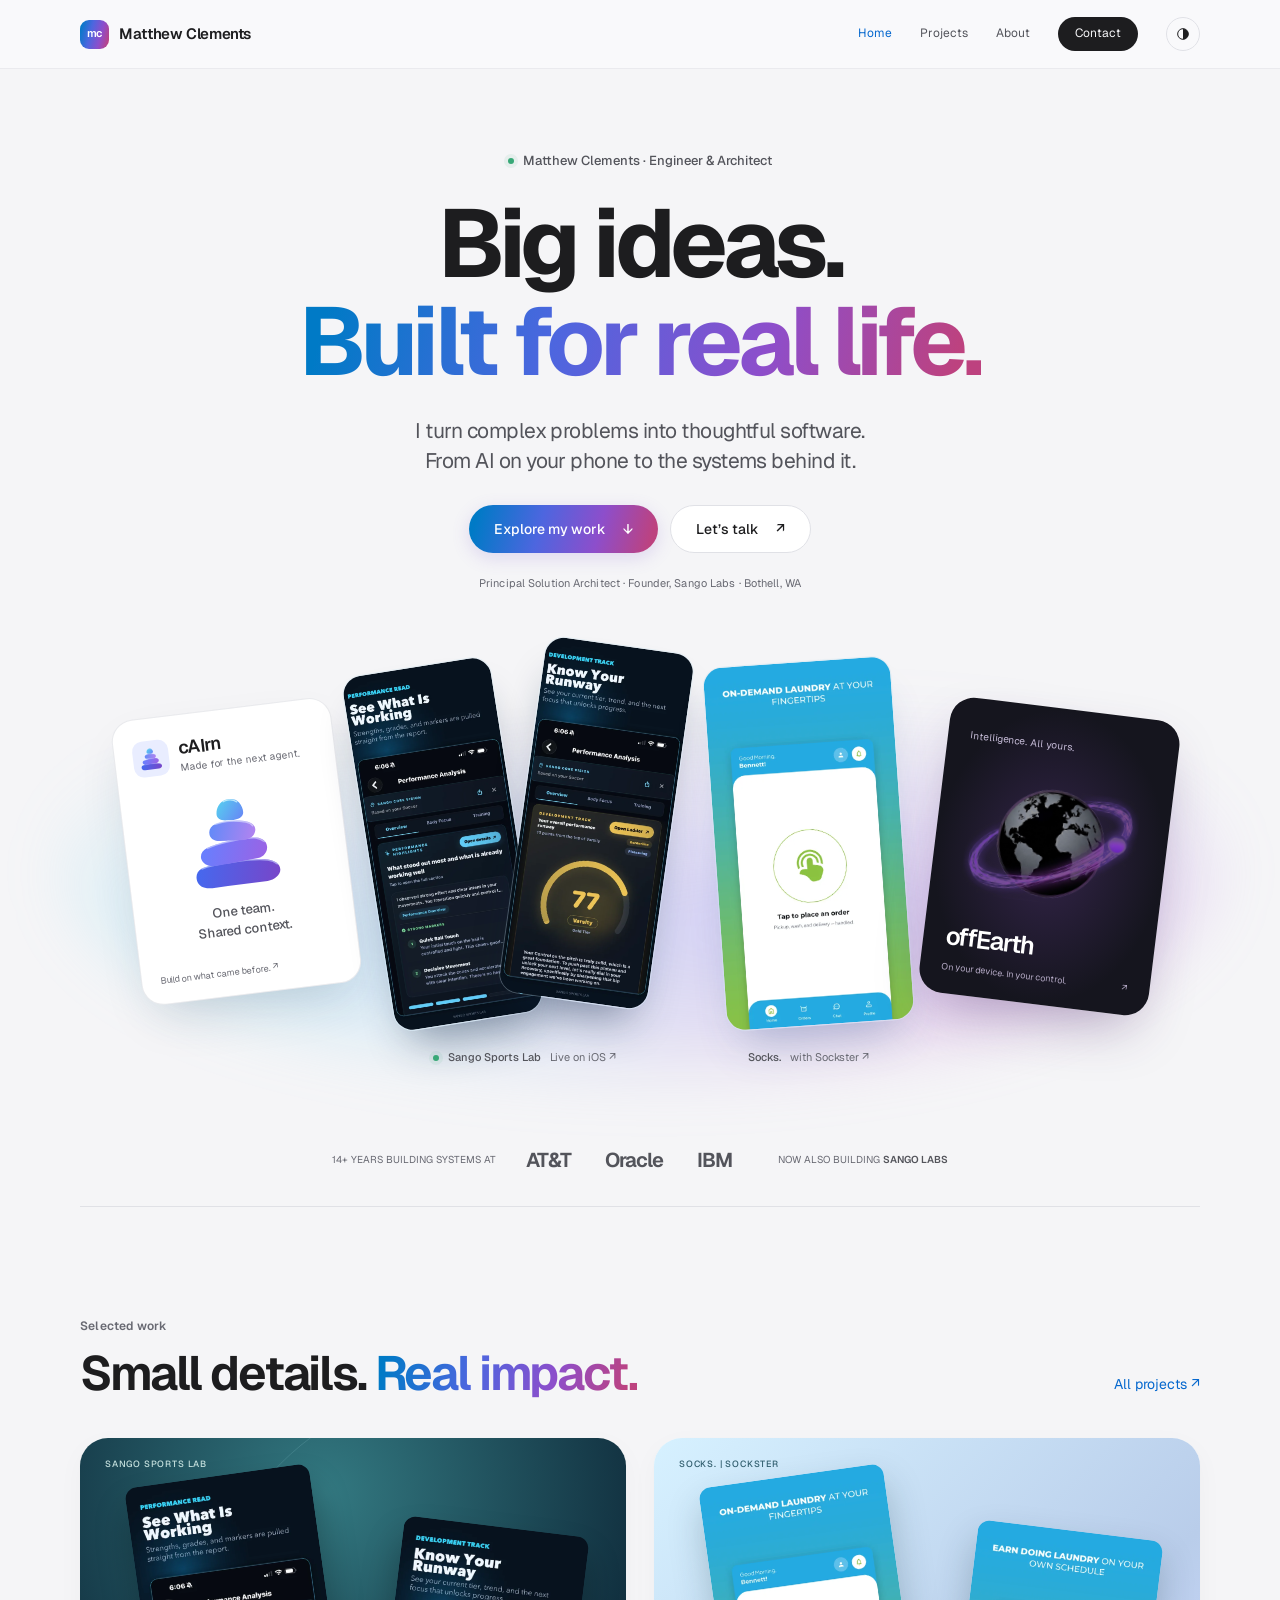
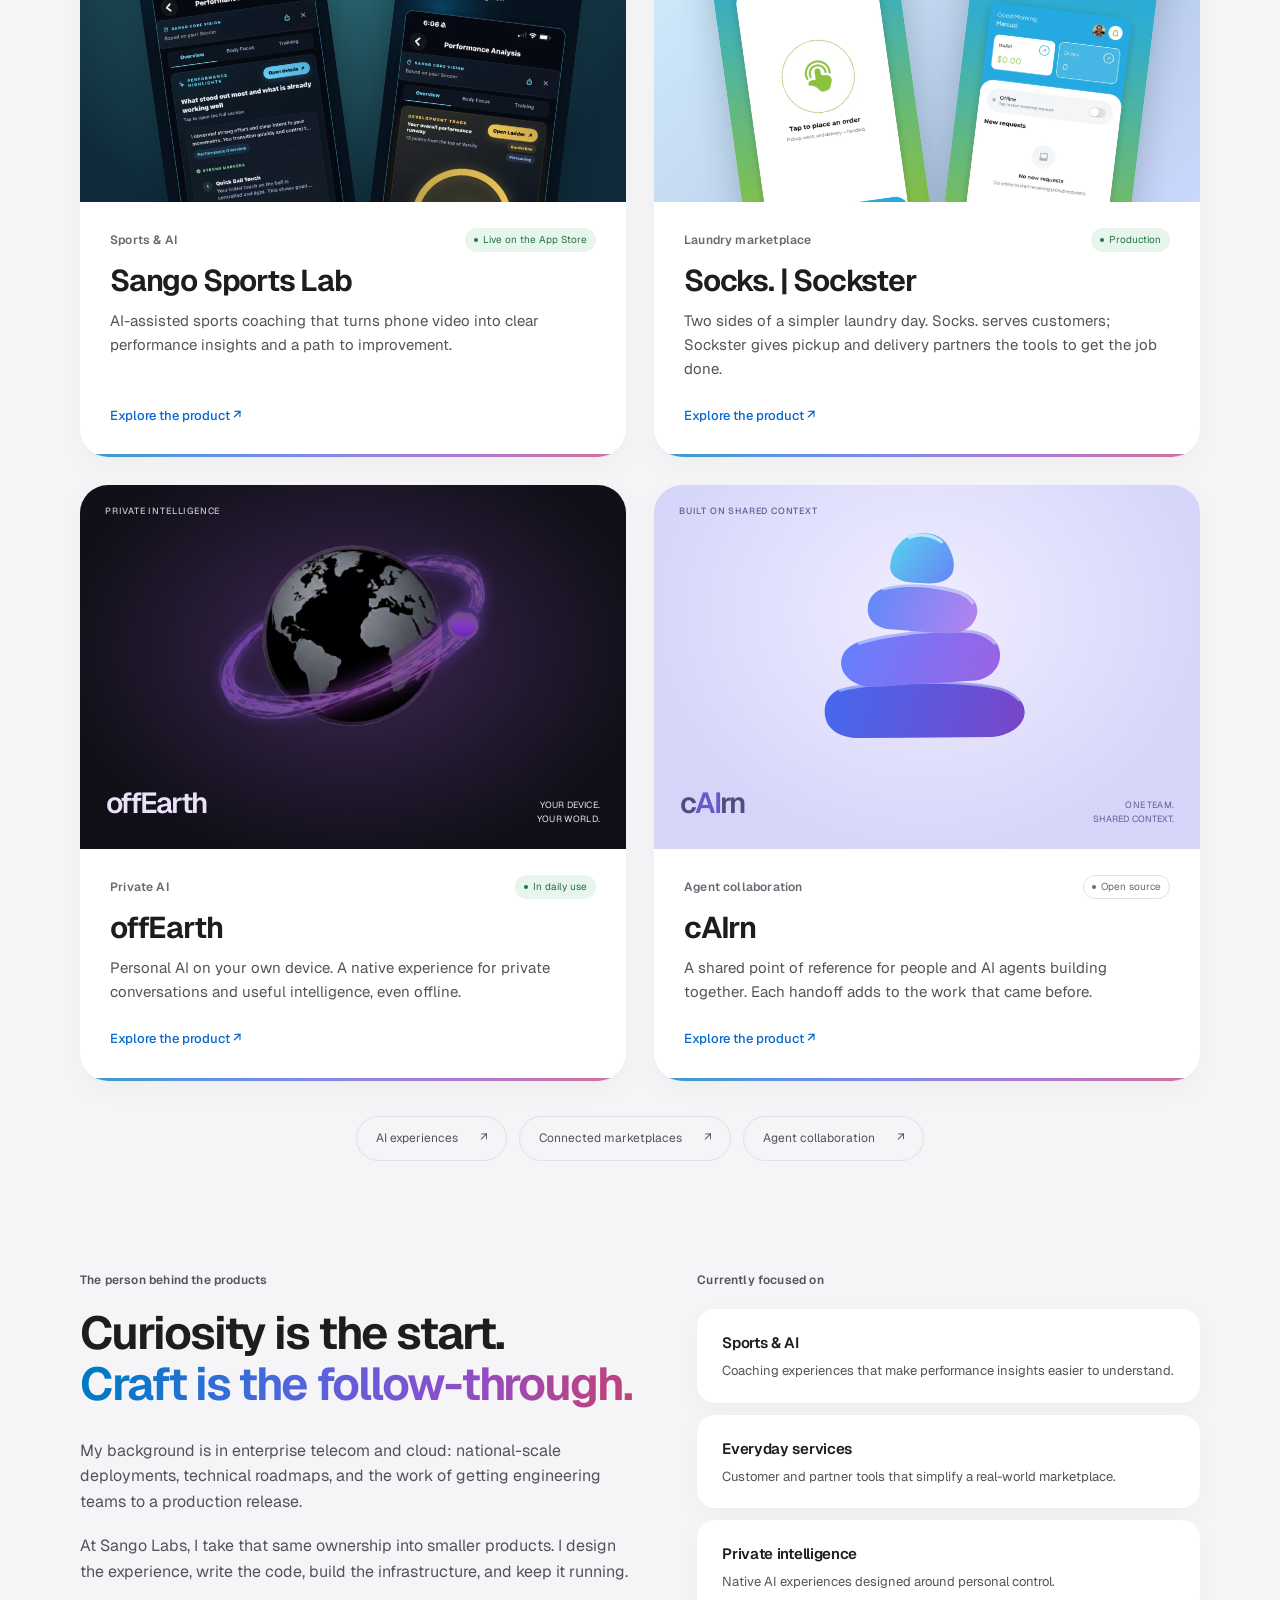
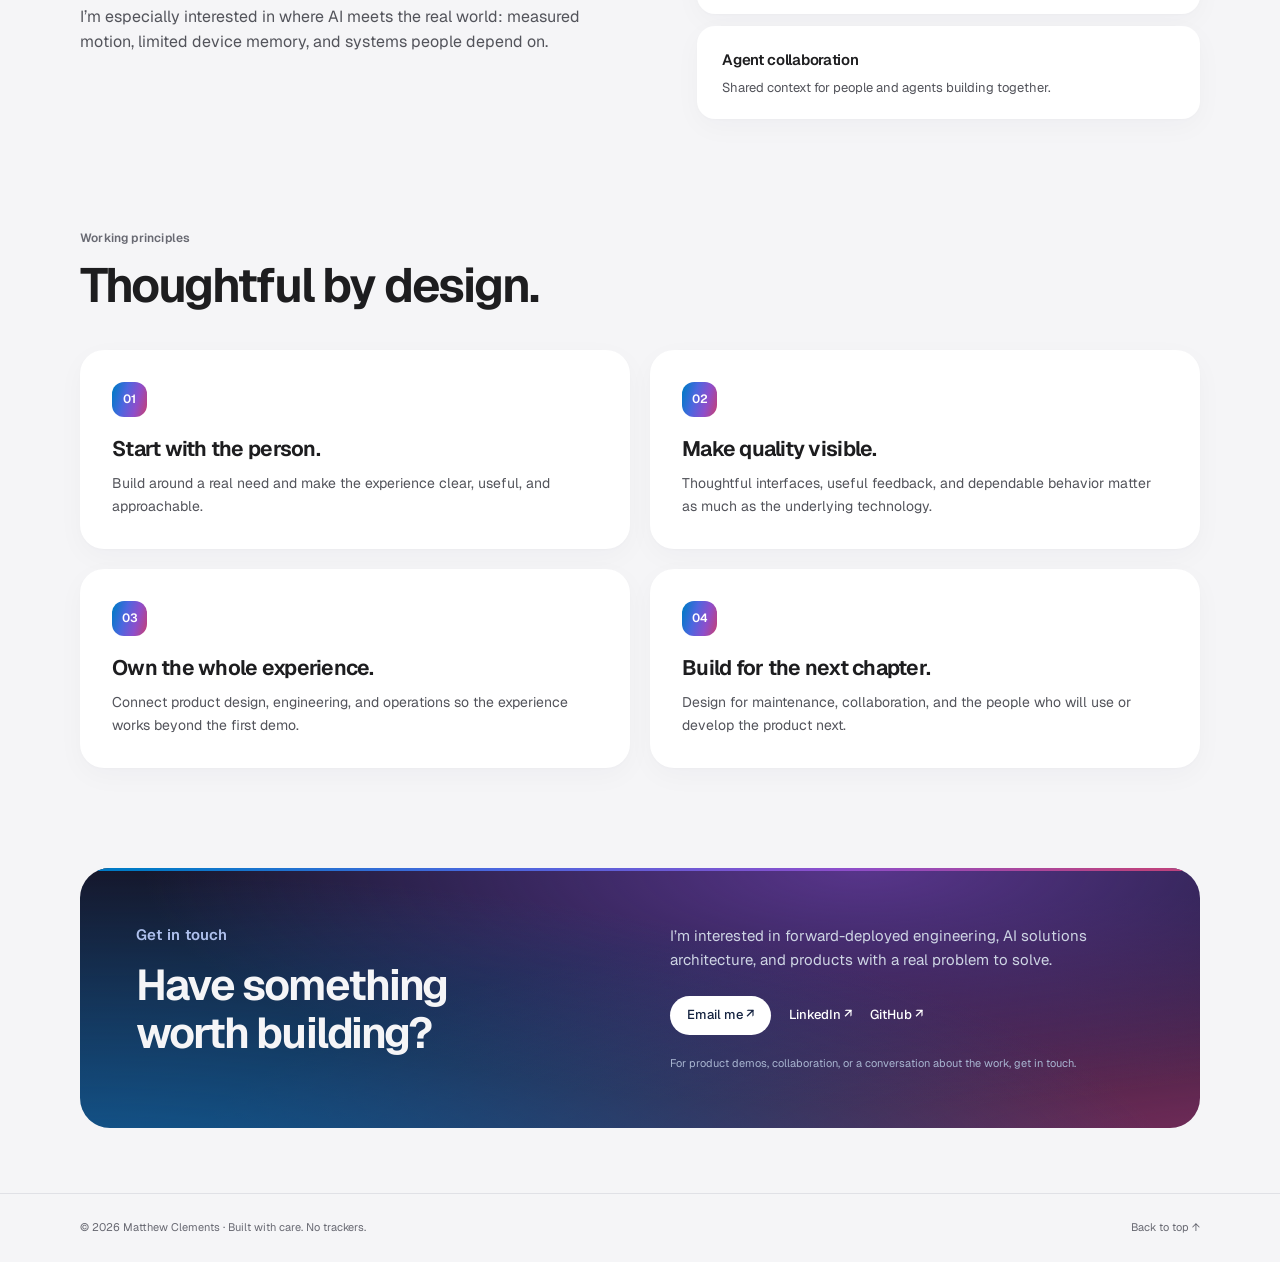
==== commit cb6fa029: "Redesign portfolio around four products and fix page navigation" ====
--- a/index.html
+++ b/index.html
@@ -1,1104 +1,274 @@
-<!doctype html>
+<!DOCTYPE html>
+
 <html lang="en">
 <head>
-<meta charset="utf-8">
-<meta name="viewport" content="width=device-width, initial-scale=1">
-<title>Matthew Clements — AI Product Engineer &amp; Solution Architect</title>
-<meta name="description" content="Principal Solution Architect with 14+ years in enterprise telecom and cloud, who designs, builds and ships complete AI products: an App Store app with a vision-grounded AI pipeline, an on-device LLM, and a Stripe Connect marketplace.">
-<meta name="author" content="Matthew Clements">
-<meta property="og:type" content="website">
-<meta property="og:title" content="Matthew Clements — AI Product Engineer &amp; Solution Architect">
-<meta property="og:description" content="14 years of enterprise architecture, plus production AI products shipped end to end.">
-<meta property="og:url" content="https://mcclements02.github.io/">
-<meta property="og:image" content="https://mcclements02.github.io/assets/og.png">
-<meta name="twitter:card" content="summary_large_image">
-<link rel="icon" href="data:image/svg+xml,%3Csvg xmlns='http://www.w3.org/2000/svg' viewBox='0 0 64 64'%3E%3Crect width='64' height='64' rx='14' fill='%23141413'/%3E%3Ctext x='32' y='42' font-family='Helvetica,Arial,sans-serif' font-size='28' font-weight='700' fill='%23ff7b42' text-anchor='middle'%3EMC%3C/text%3E%3C/svg%3E">
-<link rel="preconnect" href="https://fonts.googleapis.com">
-<link rel="preconnect" href="https://fonts.gstatic.com" crossorigin>
-<link href="https://fonts.googleapis.com/css2?family=Geist:wght@400;500;600;700&family=Geist+Mono:wght@400;500&family=Instrument+Serif:ital@0;1&display=swap" rel="stylesheet">
+<meta charset="utf-8"/>
+<meta content="width=device-width, initial-scale=1" name="viewport"/>
+<title>
+   Matthew Clements — Engineer, Architect &amp; Builder
+  </title>
+<meta content="Explore Sango Sports Lab, Socks. | Sockster, offEarth, and cAIrn: products designed and engineered by Matthew Clements." name="description"/>
+<meta content="Matthew Clements" name="author"/>
+<link href="https://mcclements02.github.io/" rel="canonical"/>
+<meta content="website" property="og:type"/>
+<meta content="Matthew Clements — Engineer, Architect &amp; Builder" property="og:title"/>
+<meta content="Explore Sango Sports Lab, Socks. | Sockster, offEarth, and cAIrn: products designed and engineered by Matthew Clements." property="og:description"/>
+<meta content="https://mcclements02.github.io/" property="og:url"/>
+<meta content="https://mcclements02.github.io/assets/og.png" property="og:image"/>
+<meta content="summary_large_image" name="twitter:card"/>
+<link href="assets/favicon.svg" rel="icon" type="image/svg+xml"/>
+<link href="https://fonts.googleapis.com" rel="preconnect"/>
+<link crossorigin="" href="https://fonts.gstatic.com" rel="preconnect"/>
+<link href="https://fonts.googleapis.com/css2?family=Geist:wght@400;500;600;700&amp;family=Geist+Mono:wght@400;500;600&amp;display=swap" rel="stylesheet"/>
 <script>
-  document.documentElement.classList.add('js');
-  try { var t = localStorage.getItem('theme'); if (t === 'light' || t === 'dark') document.documentElement.setAttribute('data-theme', t); } catch (e) {}
+   try{const t=localStorage.getItem('theme');if(t==='light'||t==='dark')document.documentElement.dataset.theme=t;}catch(e){}
+  </script>
+<link href="assets/site.css?v=20261003-final" rel="stylesheet"/>
+<script defer="" src="assets/site.js?v=20261003-final">
 </script>
-<style>
-  :root {
-    --bg: #f6f5f1;
-    --bg-2: #efede6;
-    --surface: #ffffff;
-    --ink: #141413;
-    --ink-2: #47463f;
-    --ink-3: #7a786f;
-    --rule: #e2dfd6;
-    --rule-2: #d3d0c5;
-    --accent: #c2410c;
-    --accent-ink: #ffffff;
-    --accent-soft: #fbe8dc;
-    --live: #15803d;
-    --live-soft: #dcf2e3;
-    --build: #a16207;
-    --build-soft: #f8edd0;
-    --muted-bar: #cfcbbf;
-    --shadow: 0 1px 2px rgba(20,20,19,.04), 0 12px 32px -12px rgba(20,20,19,.14);
-    --shadow-lg: 0 2px 4px rgba(20,20,19,.04), 0 28px 60px -20px rgba(20,20,19,.28);
-    --dot: rgba(20,20,19,.09);
-    --sans: "Geist", ui-sans-serif, system-ui, -apple-system, "Segoe UI", sans-serif;
-    --mono: "Geist Mono", ui-monospace, "SF Mono", Menlo, monospace;
-    --serif: "Instrument Serif", Georgia, serif;
-    --wrap: 1140px;
-    --gutter: 32px;
-    color-scheme: light;
-  }
-  @media (prefers-color-scheme: dark) {
-    :root:not([data-theme="light"]) {
-      --bg: #0f0f0e;
-      --bg-2: #151513;
-      --surface: #1a1a18;
-      --ink: #edece7;
-      --ink-2: #bdbbb2;
-      --ink-3: #8a887f;
-      --rule: #2a2926;
-      --rule-2: #3a3935;
-      --accent: #ff7b42;
-      --accent-ink: #1a0d05;
-      --accent-soft: #2e1a0e;
-      --live: #4ade80;
-      --live-soft: #12301c;
-      --build: #facc15;
-      --build-soft: #2e2708;
-      --muted-bar: #44433e;
-      --shadow: 0 1px 2px rgba(0,0,0,.3), 0 12px 32px -12px rgba(0,0,0,.6);
-      --shadow-lg: 0 2px 4px rgba(0,0,0,.3), 0 28px 60px -20px rgba(0,0,0,.8);
-      --dot: rgba(237,236,231,.07);
-      color-scheme: dark;
-    }
-  }
-  :root[data-theme="dark"] {
-    --bg: #0f0f0e;
-    --bg-2: #151513;
-    --surface: #1a1a18;
-    --ink: #edece7;
-    --ink-2: #bdbbb2;
-    --ink-3: #8a887f;
-    --rule: #2a2926;
-    --rule-2: #3a3935;
-    --accent: #ff7b42;
-    --accent-ink: #1a0d05;
-    --accent-soft: #2e1a0e;
-    --live: #4ade80;
-    --live-soft: #12301c;
-    --build: #facc15;
-    --build-soft: #2e2708;
-    --muted-bar: #44433e;
-    --shadow: 0 1px 2px rgba(0,0,0,.3), 0 12px 32px -12px rgba(0,0,0,.6);
-    --shadow-lg: 0 2px 4px rgba(0,0,0,.3), 0 28px 60px -20px rgba(0,0,0,.8);
-    --dot: rgba(237,236,231,.07);
-    color-scheme: dark;
-  }
-
-  *, *::before, *::after { box-sizing: border-box; }
-  html { scroll-behavior: smooth; scroll-padding-top: 80px; -webkit-text-size-adjust: 100%; }
-  body {
-    margin: 0;
-    background: var(--bg);
-    color: var(--ink);
-    font: 400 17px/1.6 var(--sans);
-    -webkit-font-smoothing: antialiased;
-    text-rendering: optimizeLegibility;
-    overflow-x: hidden;
-  }
-  img { max-width: 100%; display: block; }
-  a { color: inherit; }
-  h1, h2, h3, h4 { margin: 0; font-weight: 600; letter-spacing: -0.025em; line-height: 1.1; }
-  p { margin: 0; }
-  ul, ol { margin: 0; padding: 0; list-style: none; }
-  :focus-visible { outline: 2px solid var(--accent); outline-offset: 3px; border-radius: 4px; }
-  ::selection { background: var(--accent); color: var(--accent-ink); }
-
-  .wrap { width: 100%; max-width: calc(var(--wrap) + var(--gutter) * 2); margin: 0 auto; padding: 0 var(--gutter); }
-  .mono { font-family: var(--mono); }
-  .eyebrow {
-    font: 500 12px/1.4 var(--mono);
-    letter-spacing: .1em;
-    text-transform: uppercase;
-    color: var(--ink-3);
-    display: flex; align-items: center; gap: 10px;
-  }
-  .eyebrow::before { content: ""; width: 18px; height: 1px; background: currentColor; opacity: .6; }
-  .sr-only { position: absolute; width: 1px; height: 1px; overflow: hidden; clip: rect(0 0 0 0); white-space: nowrap; }
-
-  /* ---------- Nav ---------- */
-  .nav {
-    position: sticky; top: 0; z-index: 50;
-    background: color-mix(in srgb, var(--bg) 82%, transparent);
-    backdrop-filter: saturate(1.4) blur(14px);
-    -webkit-backdrop-filter: saturate(1.4) blur(14px);
-    border-bottom: 1px solid transparent;
-    transition: border-color .2s;
-  }
-  .nav.scrolled { border-bottom-color: var(--rule); }
-  .nav-inner { display: flex; align-items: center; justify-content: space-between; height: 64px; gap: 16px; }
-  .brand { display: flex; align-items: center; gap: 10px; text-decoration: none; font-weight: 600; letter-spacing: -0.01em; white-space: nowrap; }
-  .mark {
-    display: grid; place-items: center;
-    width: 30px; height: 30px; border-radius: 8px;
-    background: var(--ink); color: var(--bg);
-    font: 600 12px/1 var(--mono); letter-spacing: .02em;
-  }
-  .nav-links { display: flex; gap: 28px; }
-  .nav-links a { text-decoration: none; font-size: 15px; color: var(--ink-2); transition: color .15s; }
-  .nav-links a:hover { color: var(--ink); }
-  .nav-actions { display: flex; align-items: center; gap: 10px; }
-  .icon-btn {
-    width: 36px; height: 36px; border-radius: 10px;
-    display: grid; place-items: center;
-    background: transparent; border: 1px solid var(--rule); color: var(--ink-2);
-    cursor: pointer; transition: border-color .15s, color .15s;
-  }
-  .icon-btn:hover { border-color: var(--rule-2); color: var(--ink); }
-  .icon-btn svg { width: 17px; height: 17px; }
-  .theme-sun { display: none; }
-  :root[data-theme="dark"] .theme-sun { display: block; }
-  :root[data-theme="dark"] .theme-moon { display: none; }
-  @media (prefers-color-scheme: dark) {
-    :root:not([data-theme="light"]) .theme-sun { display: block; }
-    :root:not([data-theme="light"]) .theme-moon { display: none; }
-  }
-
-  .btn {
-    display: inline-flex; align-items: center; gap: 8px;
-    height: 46px; padding: 0 20px; border-radius: 12px;
-    font: 500 15px/1 var(--sans); text-decoration: none; white-space: nowrap;
-    border: 1px solid var(--rule-2); background: var(--surface); color: var(--ink);
-    transition: transform .15s, border-color .15s, background .15s;
-  }
-  .btn:hover { border-color: var(--ink-3); transform: translateY(-1px); }
-  .btn-primary { background: var(--ink); color: var(--bg); border-color: var(--ink); }
-  .btn-primary:hover { border-color: var(--ink); background: color-mix(in srgb, var(--ink) 88%, var(--accent)); }
-  .btn-sm { height: 36px; padding: 0 14px; font-size: 14px; border-radius: 10px; }
-  .btn svg { width: 16px; height: 16px; flex: none; }
-  .arrow { font-family: var(--mono); font-size: .9em; transition: transform .15s; }
-  a:hover > .arrow { transform: translate(2px, -2px); }
-
-  /* ---------- Hero ---------- */
-  .hero-bg { position: relative; overflow: hidden; }
-  .hero-bg::before {
-    content: ""; position: absolute; inset: -40px 0 0 0;
-    background-image: radial-gradient(var(--dot) 1.2px, transparent 1.2px);
-    background-size: 22px 22px;
-    -webkit-mask-image: radial-gradient(ellipse 70% 60% at 70% 30%, #000 30%, transparent 75%);
-            mask-image: radial-gradient(ellipse 70% 60% at 70% 30%, #000 30%, transparent 75%);
-    pointer-events: none;
-  }
-  .hero {
-    position: relative;
-    display: grid; grid-template-columns: minmax(0, 1.25fr) minmax(0, 1fr);
-    gap: 64px; align-items: center;
-    padding-top: 88px; padding-bottom: 72px;
-  }
-  .hero h1 {
-    font-size: clamp(2.6rem, 5.6vw, 4.5rem);
-    line-height: 1.02; letter-spacing: -0.04em;
-    margin: 22px 0 26px;
-    text-wrap: balance;
-  }
-  .hero h1 em, .serif-em {
-    font-family: var(--serif); font-style: italic; font-weight: 400;
-    color: var(--accent); letter-spacing: -0.01em;
-    font-size: 1.1em; line-height: .9;
-  }
-  .lede { font-size: clamp(1.05rem, 1.5vw, 1.2rem); line-height: 1.6; color: var(--ink-2); max-width: 36em; text-wrap: pretty; }
-  .cta-row { display: flex; flex-wrap: wrap; gap: 10px; margin-top: 34px; }
-  .loc { margin-top: 22px; font: 400 13px/1.5 var(--mono); color: var(--ink-3); display: flex; align-items: center; gap: 8px; }
-  .loc .live-dot { width: 7px; height: 7px; border-radius: 50%; background: var(--live); box-shadow: 0 0 0 3px var(--live-soft); flex: none; }
-
-  /* status board */
-  .board {
-    background: var(--surface);
-    border: 1px solid var(--rule);
-    border-radius: 16px;
-    box-shadow: var(--shadow-lg);
-    font: 400 13px/1.4 var(--mono);
-    overflow: hidden;
-  }
-  .board-head {
-    display: flex; align-items: center; gap: 12px;
-    padding: 12px 16px; border-bottom: 1px solid var(--rule);
-    color: var(--ink-3); background: var(--bg-2);
-  }
-  .dots { display: flex; gap: 6px; }
-  .dots i { width: 10px; height: 10px; border-radius: 50%; background: var(--rule-2); }
-  .board-head .board-time { margin-left: auto; }
-  .board ul { padding: 6px 0; }
-  .board li a {
-    display: grid; grid-template-columns: minmax(0, 1fr) auto; align-items: center;
-    gap: 4px 12px; padding: 10px 16px; text-decoration: none;
-    transition: background .15s;
-  }
-  .board li a:hover { background: var(--bg-2); }
-  .b-name { color: var(--ink); font-weight: 500; overflow: hidden; text-overflow: ellipsis; white-space: nowrap; }
-  .b-where { grid-column: 1; color: var(--ink-3); font-size: 12px; }
-  .board li .pill { grid-row: 1 / span 2; grid-column: 2; }
-  .board-foot {
-    padding: 12px 16px; border-top: 1px solid var(--rule);
-    color: var(--ink-3); font-size: 12px; display: flex; justify-content: space-between; gap: 12px; flex-wrap: wrap;
-  }
-  .board-foot b { color: var(--ink); font-weight: 500; }
-
-  .pill {
-    display: inline-flex; align-items: center; gap: 6px;
-    font: 500 11px/1 var(--mono); letter-spacing: .06em; text-transform: uppercase;
-    padding: 6px 9px; border-radius: 999px; white-space: nowrap;
-    color: var(--ink-2); background: var(--bg-2); border: 1px solid var(--rule);
-  }
-  .pill::before { content: ""; width: 6px; height: 6px; border-radius: 50%; background: currentColor; opacity: .85; }
-  .pill.live { color: var(--live); background: var(--live-soft); border-color: transparent; }
-  .pill.use { color: var(--accent); background: var(--accent-soft); border-color: transparent; }
-  .pill.build { color: var(--build); background: var(--build-soft); border-color: transparent; }
-  .pill.live::before { animation: pulse 2.4s ease-in-out infinite; }
-  @keyframes pulse { 0%, 100% { box-shadow: 0 0 0 0 color-mix(in srgb, currentColor 45%, transparent); } 50% { box-shadow: 0 0 0 4px transparent; } }
-
-  /* ---------- Stats ---------- */
-  .stats {
-    display: grid; grid-template-columns: repeat(4, minmax(0, 1fr));
-    border-top: 1px solid var(--rule); border-bottom: 1px solid var(--rule);
-  }
-  .stat { padding: 30px 24px 30px 0; }
-  .stat + .stat { padding-left: 24px; border-left: 1px solid var(--rule); }
-  .stat b { display: block; font-size: clamp(2rem, 3.4vw, 2.75rem); font-weight: 600; letter-spacing: -0.04em; line-height: 1; font-variant-numeric: tabular-nums; }
-  .stat span { display: block; margin-top: 10px; font-size: 14px; line-height: 1.45; color: var(--ink-3); max-width: 22ch; }
-
-  /* ---------- Sections ---------- */
-  section.block { padding: 120px 0 0; }
-  .section-head { display: grid; grid-template-columns: minmax(0, 1fr) minmax(0, 1fr); gap: 32px 64px; align-items: end; margin-bottom: 64px; }
-  .section-head h2 { font-size: clamp(2rem, 4vw, 3.1rem); letter-spacing: -0.035em; margin-top: 16px; text-wrap: balance; }
-  .section-head p { color: var(--ink-2); max-width: 34em; text-wrap: pretty; }
-
-  /* ---------- Case studies ---------- */
-  .case { padding: 56px 0; border-top: 1px solid var(--rule); }
-  .case:first-of-type { border-top: 0; padding-top: 0; }
-  .case-head { display: grid; grid-template-columns: 72px minmax(0, 1fr); gap: 0 8px; margin-bottom: 40px; }
-  .case-num { font: 500 14px/1 var(--mono); color: var(--accent); padding-top: 8px; }
-  .case-kicker { display: flex; flex-wrap: wrap; align-items: center; gap: 10px 14px; font-weight: 600; font-size: 15px; color: var(--ink-2); }
-  .case h3 { font-size: clamp(1.75rem, 3.2vw, 2.6rem); letter-spacing: -0.035em; margin-top: 14px; max-width: 22em; text-wrap: balance; }
-  .case-grid { display: grid; grid-template-columns: minmax(0, 1.15fr) minmax(0, .85fr); gap: 56px; margin-left: 80px; }
-  .case-text > * + * { margin-top: 28px; }
-  .case-text .intro { font-size: 18px; color: var(--ink-2); text-wrap: pretty; }
-  .case-media { position: sticky; top: 96px; align-self: start; }
-
-  .pipeline { display: grid; grid-template-columns: repeat(3, minmax(0, 1fr)); gap: 10px; counter-reset: step; }
-  .pipeline li {
-    position: relative; padding: 18px 18px 20px;
-    background: var(--surface); border: 1px solid var(--rule); border-radius: 14px;
-  }
-  .pipeline li:last-child { border-color: color-mix(in srgb, var(--accent) 45%, var(--rule)); background: color-mix(in srgb, var(--accent-soft) 55%, var(--surface)); }
-  .pipeline li + li::before {
-    content: "→"; position: absolute; left: -10px; top: 20px; transform: translateX(-50%);
-    font: 500 13px/1 var(--mono); color: var(--ink-3); background: var(--bg); padding: 2px 0;
-  }
-  .step-n { font: 500 11px/1 var(--mono); color: var(--ink-3); letter-spacing: .08em; text-transform: uppercase; }
-  .pipeline b { display: block; margin: 10px 0 8px; font-size: 16px; letter-spacing: -0.01em; }
-  .pipeline p { font-size: 14px; line-height: 1.5; color: var(--ink-2); }
-
-  .points-title { font: 500 12px/1 var(--mono); letter-spacing: .1em; text-transform: uppercase; color: var(--ink-3); }
-  .points { display: grid; gap: 0; margin-top: 12px !important; }
-  .points li { padding: 14px 0; border-top: 1px solid var(--rule); font-size: 15.5px; line-height: 1.55; color: var(--ink-2); }
-  .points li:last-child { border-bottom: 1px solid var(--rule); }
-  .points li b { color: var(--ink); font-weight: 600; }
-
-  .chips { display: flex; flex-wrap: wrap; gap: 6px; }
-  .chips li { font: 400 12.5px/1 var(--mono); padding: 7px 10px; border-radius: 8px; background: var(--bg-2); border: 1px solid var(--rule); color: var(--ink-2); }
-  .case-foot { display: flex; flex-wrap: wrap; align-items: center; justify-content: space-between; gap: 16px; padding-top: 4px; }
-  .meta { font: 400 13px/1.5 var(--mono); color: var(--ink-3); }
-  .links { display: flex; flex-wrap: wrap; gap: 8px; }
-  .link {
-    display: inline-flex; align-items: center; gap: 6px;
-    font-size: 14px; font-weight: 500; text-decoration: none;
-    padding: 8px 12px; border-radius: 10px; border: 1px solid var(--rule-2); background: var(--surface);
-    transition: border-color .15s;
-  }
-  .link:hover { border-color: var(--ink-3); }
-  .note { font-size: 14px; color: var(--ink-3); padding: 14px 16px; border-radius: 12px; border: 1px dashed var(--rule-2); }
-  .note b { color: var(--ink-2); font-weight: 600; }
-
-  .phones { display: grid; grid-template-columns: repeat(3, minmax(0, 1fr)); gap: 12px; align-items: start; }
-  .phones.two { grid-template-columns: repeat(2, minmax(0, 1fr)); gap: 16px; padding: 0 6%; }
-  .phones img {
-    width: 100%; height: auto; aspect-ratio: 560 / 1212;
-    border-radius: 18px; box-shadow: var(--shadow-lg);
-    border: 1px solid var(--rule);
-    background: var(--bg-2);
-  }
-  .phones img:nth-child(2) { margin-top: 36px; }
-  .phones.two img:nth-child(2) { margin-top: 48px; }
-  .caption { margin-top: 18px; font: 400 12.5px/1.5 var(--mono); color: var(--ink-3); text-align: center; }
-
-  .metrics { display: grid; grid-template-columns: repeat(2, minmax(0, 1fr)); gap: 10px; }
-  .metric { padding: 18px; border-radius: 14px; background: var(--surface); border: 1px solid var(--rule); }
-  .metric b { display: block; font-size: 1.7rem; letter-spacing: -0.035em; line-height: 1.05; font-weight: 600; font-variant-numeric: tabular-nums; }
-  .metric b .to { color: var(--ink-3); font-weight: 400; margin: 0 .15em; }
-  .metric b .hl { color: var(--accent); }
-  .metric span { display: block; margin-top: 8px; font-size: 13.5px; line-height: 1.45; color: var(--ink-3); }
-
-  /* chart */
-  .chart { margin: 0; padding: 24px; background: var(--surface); border: 1px solid var(--rule); border-radius: 16px; box-shadow: var(--shadow); }
-  .chart-title { font-weight: 600; font-size: 16px; letter-spacing: -0.01em; }
-  .chart-sub { font-size: 13.5px; color: var(--ink-3); margin-top: 4px; }
-  .legend { display: flex; flex-wrap: wrap; gap: 8px 18px; margin: 18px 0 6px; font-size: 12.5px; color: var(--ink-2); }
-  .legend span { display: inline-flex; align-items: center; gap: 7px; }
-  .legend i { width: 10px; height: 10px; border-radius: 3px; display: inline-block; }
-  .sw-before { background: var(--muted-bar); }
-  .sw-after { background: var(--accent); }
-  .bar-group { padding: 16px 0 6px; }
-  .bar-group + .bar-group { border-top: 1px solid var(--rule); }
-  .bar-label { font: 500 12.5px/1 var(--mono); color: var(--ink-2); margin-bottom: 10px; display: block; }
-  .bar-row { display: grid; grid-template-columns: minmax(0, 1fr) 54px; align-items: center; gap: 10px; height: 26px; }
-  .bar-track { height: 18px; position: relative; }
-  .bar { position: absolute; left: 0; top: 0; bottom: 0; border-radius: 0 4px 4px 0; min-width: 4px; width: calc(var(--v) * 100%); transform-origin: left; }
-  .bar.before { background: var(--muted-bar); }
-  .bar.after { background: var(--accent); }
-  .bar-val { font: 500 13px/1 var(--mono); text-align: right; font-variant-numeric: tabular-nums; }
-  .bar-val.after { color: var(--accent); }
-  .chart-note { margin-top: 14px; font-size: 12.5px; line-height: 1.5; color: var(--ink-3); }
-  .js .chart .bar { transform: scaleX(0); transition: transform .9s cubic-bezier(.2,.7,.2,1); }
-  .js .chart.in .bar { transform: scaleX(1); }
-  .js .chart.in .bar-row:nth-child(3) .bar { transition-delay: .25s; }
-
-  /* architecture diagram */
-  .arch { display: grid; gap: 10px; }
-  .arch-row { display: grid; grid-template-columns: repeat(3, minmax(0, 1fr)); gap: 10px; }
-  .node { padding: 14px; border-radius: 12px; background: var(--surface); border: 1px solid var(--rule); }
-  .node b { display: block; font-size: 14.5px; letter-spacing: -0.01em; }
-  .node span { display: block; margin-top: 4px; font: 400 12px/1.4 var(--mono); color: var(--ink-3); }
-  .node.core { border-color: color-mix(in srgb, var(--accent) 45%, var(--rule)); background: color-mix(in srgb, var(--accent-soft) 55%, var(--surface)); }
-  .mw { display: flex; flex-wrap: wrap; align-items: center; gap: 6px; margin-top: 10px; }
-  .mw code { font: 500 11.5px/1 var(--mono); padding: 6px 8px; border-radius: 6px; background: var(--surface); border: 1px solid var(--rule-2); color: var(--ink-2); }
-  .mw i { font-style: normal; color: var(--ink-3); font: 400 12px/1 var(--mono); }
-  .arch-link { display: flex; justify-content: center; color: var(--ink-3); font: 400 12px/1 var(--mono); gap: 8px; align-items: center; }
-  .arch-link::before, .arch-link::after { content: ""; height: 1px; width: 28px; background: var(--rule-2); }
-
-  /* ---------- More work grid ---------- */
-  .grid { display: grid; grid-template-columns: repeat(3, minmax(0, 1fr)); gap: 16px; }
-  .card {
-    display: flex; flex-direction: column;
-    padding: 24px; border-radius: 18px;
-    background: var(--surface); border: 1px solid var(--rule);
-    transition: border-color .2s, transform .2s, box-shadow .2s;
-  }
-  .card:hover { border-color: var(--rule-2); transform: translateY(-2px); box-shadow: var(--shadow); }
-  .card-top { display: flex; justify-content: space-between; align-items: center; gap: 10px; }
-  .lang { font: 500 12px/1 var(--mono); color: var(--ink-3); }
-  .card h4 { font-size: 21px; letter-spacing: -0.025em; margin-top: 22px; }
-  .card-sub { font-size: 14px; color: var(--accent); margin-top: 6px; font-weight: 500; }
-  .card-desc { margin-top: 14px; font-size: 15px; line-height: 1.55; color: var(--ink-2); text-wrap: pretty; }
-  .card-points { margin-top: 16px; display: grid; gap: 8px; }
-  .card-points li { position: relative; padding-left: 16px; font-size: 14px; line-height: 1.5; color: var(--ink-2); }
-  .card-points li::before { content: ""; position: absolute; left: 0; top: .62em; width: 6px; height: 1px; background: var(--ink-3); }
-  .card-foot { margin-top: auto; padding-top: 20px; display: flex; justify-content: space-between; align-items: center; gap: 12px; flex-wrap: wrap; }
-  .card-foot .meta { font-size: 12px; }
-  .card-foot a { font-size: 14px; font-weight: 500; text-decoration: none; color: var(--accent); display: inline-flex; gap: 4px; }
-  .card-foot a:hover { text-decoration: underline; text-underline-offset: 3px; }
-
-  /* ---------- Approach ---------- */
-  .principles { display: grid; grid-template-columns: repeat(2, minmax(0, 1fr)); border-top: 1px solid var(--rule); }
-  .principle { padding: 36px 40px 40px 0; border-bottom: 1px solid var(--rule); }
-  .principle:nth-child(even) { padding-left: 40px; padding-right: 0; border-left: 1px solid var(--rule); }
-  .principle .n { font: 500 13px/1 var(--mono); color: var(--accent); }
-  .principle h3 { font-size: 24px; letter-spacing: -0.03em; margin: 16px 0 12px; }
-  .principle p { color: var(--ink-2); font-size: 16px; text-wrap: pretty; }
-
-  /* ---------- Experience ---------- */
-  .exp { display: grid; grid-template-columns: minmax(0, 1.5fr) minmax(0, 1fr); gap: 72px; }
-  .timeline li { display: grid; grid-template-columns: 150px minmax(0, 1fr); gap: 24px; padding: 26px 0; border-top: 1px solid var(--rule); }
-  .timeline li:last-child { border-bottom: 1px solid var(--rule); }
-  .t-when { font: 400 13px/1.6 var(--mono); color: var(--ink-3); padding-top: 2px; }
-  .t-what h3 { font-size: 18px; letter-spacing: -0.02em; line-height: 1.3; }
-  .t-what h3 span { color: var(--ink-3); font-weight: 400; }
-  .t-what p { margin-top: 8px; font-size: 15px; color: var(--ink-2); line-height: 1.55; }
-  .t-what ul { margin-top: 10px; display: grid; gap: 6px; }
-  .t-what ul li { all: unset; display: block; position: relative; padding-left: 16px; font-size: 15px; line-height: 1.55; color: var(--ink-2); }
-  .t-what ul li::before { content: ""; position: absolute; left: 0; top: .7em; width: 6px; height: 1px; background: var(--ink-3); }
-  .t-what.featured h3 { color: var(--ink); }
-  .edu { margin-top: 28px; font-size: 14px; color: var(--ink-3); }
-  .edu b { color: var(--ink-2); font-weight: 500; }
-
-  .skills { position: sticky; top: 96px; align-self: start; display: grid; gap: 22px; }
-  .skills h3 { font: 500 12px/1 var(--mono); letter-spacing: .1em; text-transform: uppercase; color: var(--ink-3); }
-  .skill-group { padding-top: 22px; border-top: 1px solid var(--rule); }
-  .skill-group:first-of-type { padding-top: 0; border-top: 0; }
-  .skill-group h4 { font-size: 15px; letter-spacing: -0.01em; margin-bottom: 10px; }
-  .callout {
-    padding: 24px; border-radius: 16px; background: var(--ink); color: var(--bg);
-  }
-  .callout p { font-size: 15.5px; line-height: 1.6; color: color-mix(in srgb, var(--bg) 82%, var(--ink)); }
-  .callout p strong { color: var(--bg); font-weight: 600; }
-
-  /* ---------- Contact ---------- */
-  .contact { padding: 140px 0 120px; }
-  .contact-card {
-    position: relative; overflow: hidden;
-    padding: 72px 64px; border-radius: 28px;
-    background: var(--surface); border: 1px solid var(--rule);
-    box-shadow: var(--shadow);
-  }
-  .contact-card::before {
-    content: ""; position: absolute; inset: 0;
-    background-image: radial-gradient(var(--dot) 1.2px, transparent 1.2px);
-    background-size: 22px 22px;
-    -webkit-mask-image: radial-gradient(ellipse 60% 80% at 100% 100%, #000 20%, transparent 70%);
-            mask-image: radial-gradient(ellipse 60% 80% at 100% 100%, #000 20%, transparent 70%);
-    pointer-events: none;
-  }
-  .contact-card > * { position: relative; }
-  .contact h2 { font-size: clamp(2.4rem, 5.4vw, 4.2rem); letter-spacing: -0.045em; line-height: 1.02; margin: 20px 0 22px; max-width: 14em; text-wrap: balance; }
-  .contact p.lede { max-width: 38em; }
-  .contact .cta-row { margin-top: 36px; }
-  .contact .fine { margin-top: 36px; padding-top: 22px; border-top: 1px solid var(--rule); font-size: 14px; color: var(--ink-3); max-width: 46em; }
-
-  footer { border-top: 1px solid var(--rule); }
-  .foot { display: flex; justify-content: space-between; align-items: center; gap: 16px; flex-wrap: wrap; padding-top: 28px; padding-bottom: 40px; font: 400 13px/1.5 var(--mono); color: var(--ink-3); }
-  .foot a { text-decoration: none; }
-  .foot a:hover { color: var(--ink); }
-
-  /* ---------- Reveal ---------- */
-  .js .reveal { opacity: 0; transform: translateY(14px); transition: opacity .7s ease, transform .7s cubic-bezier(.2,.7,.2,1); }
-  .js .reveal.in { opacity: 1; transform: none; }
-
-  @media (prefers-reduced-motion: reduce) {
-    html { scroll-behavior: auto; }
-    *, *::before, *::after { animation: none !important; transition: none !important; }
-    .js .reveal { opacity: 1; transform: none; }
-    .js .chart .bar { transform: none; }
-  }
-
-  /* ---------- Responsive ---------- */
-  @media (max-width: 1020px) {
-    .hero { grid-template-columns: minmax(0, 1fr); gap: 48px; padding-top: 64px; }
-    .board { max-width: 560px; }
-    .case-grid { grid-template-columns: minmax(0, 1fr); margin-left: 0; gap: 44px; }
-    .case-media { position: static; max-width: 560px; }
-    .case-head { grid-template-columns: minmax(0, 1fr); }
-    .case-num { padding: 0 0 14px; }
-    .grid { grid-template-columns: repeat(2, minmax(0, 1fr)); }
-    .exp { grid-template-columns: minmax(0, 1fr); gap: 56px; }
-    .skills { position: static; }
-  }
-  @media (max-width: 760px) {
-    :root { --gutter: 16px; }
-    body { font-size: 16px; }
-    .nav-links { display: none; }
-    .hero { padding-top: 44px; padding-bottom: 52px; }
-    .stats { grid-template-columns: repeat(2, minmax(0, 1fr)); }
-    .stat, .stat + .stat { padding: 22px 16px 22px 0; border-left: 0; }
-    .stat:nth-child(even) { padding-left: 16px; border-left: 1px solid var(--rule); }
-    .stat:nth-child(n+3) { border-top: 1px solid var(--rule); }
-    section.block { padding-top: 88px; }
-    .section-head { grid-template-columns: minmax(0, 1fr); margin-bottom: 40px; gap: 16px; }
-    .case { padding: 44px 0; }
-    .pipeline { grid-template-columns: minmax(0, 1fr); gap: 22px; }
-    .pipeline li + li::before { content: "↓"; left: 24px; top: -18px; transform: none; background: transparent; }
-    .metrics { grid-template-columns: minmax(0, 1fr) minmax(0, 1fr); }
-    .metric b { font-size: 1.35rem; }
-    .arch-row { gap: 6px; }
-    .arch .node { padding: 10px; }
-    .arch .node b { font-size: 13px; }
-    .arch .node span { font-size: 11px; }
-    .grid { grid-template-columns: minmax(0, 1fr); }
-    .principles { grid-template-columns: minmax(0, 1fr); }
-    .principle, .principle:nth-child(even) { padding: 28px 0 32px; border-left: 0; }
-    .timeline li { grid-template-columns: minmax(0, 1fr); gap: 6px; }
-    .contact { padding: 96px 0 80px; }
-    .contact-card { padding: 44px 22px; border-radius: 22px; }
-    .btn { height: 44px; padding: 0 16px; }
-    .chart { padding: 18px; }
-  }
-  @media (max-width: 400px) {
-    .metrics { grid-template-columns: minmax(0, 1fr); }
-    .brand-name { display: none; }
-  }
-</style>
 </head>
-<body>
-
-<header class="nav" id="nav">
-  <div class="wrap nav-inner">
-    <a class="brand" href="#top" aria-label="Matthew Clements — back to top"><span class="mark">MC</span><span class="brand-name">Matthew Clements</span></a>
-    <nav class="nav-links" aria-label="Sections">
-      <a href="#work">Work</a>
-      <a href="#more">Projects</a>
-      <a href="#approach">Approach</a>
-      <a href="#experience">Experience</a>
-    </nav>
-    <div class="nav-actions">
-      <button class="icon-btn" id="theme-toggle" type="button" aria-label="Toggle dark mode">
-        <svg class="theme-moon" viewBox="0 0 24 24" fill="none" stroke="currentColor" stroke-width="1.8" stroke-linecap="round" stroke-linejoin="round" aria-hidden="true"><path d="M21 12.8A9 9 0 1 1 11.2 3a7 7 0 0 0 9.8 9.8z"/></svg>
-        <svg class="theme-sun" viewBox="0 0 24 24" fill="none" stroke="currentColor" stroke-width="1.8" stroke-linecap="round" stroke-linejoin="round" aria-hidden="true"><circle cx="12" cy="12" r="4"/><path d="M12 2v2M12 20v2M4.9 4.9l1.4 1.4M17.7 17.7l1.4 1.4M2 12h2M20 12h2M4.9 19.1l1.4-1.4M17.7 6.3l1.4-1.4"/></svg>
-      </button>
-      <a class="btn btn-sm btn-primary" href="#contact">Contact</a>
-    </div>
-  </div>
+<body id="top">
+<a class="skip-link" href="#main">
+   Skip to content
+  </a>
+<header class="nav">
+<div class="wrap nav-inner">
+<a aria-label="Matthew Clements — home" class="brand" href="./index.html">
+<span aria-hidden="true" class="brand-mark">
+      mc
+     </span>
+<span>
+      Matthew Clements
+     </span>
+</a>
+<div class="nav-right">
+<nav aria-label="Main navigation" class="nav-links">
+<a aria-current="page" href="./index.html">
+       Home
+      </a>
+<a href="projects/index.html">
+       Projects
+      </a>
+<a class="nav-about" href="./index.html#about">
+       About
+      </a>
+<a href="./index.html#contact">
+       Contact
+      </a>
+</nav>
+<button aria-label="Toggle color theme" class="theme-toggle" id="theme-toggle" type="button">
+<svg aria-hidden="true" viewbox="0 0 24 24">
+<circle cx="12" cy="12" fill="none" r="8" stroke="currentColor" stroke-width="1.5">
+</circle>
+<path d="M12 4a8 8 0 0 1 0 16Z" fill="currentColor">
+</path>
+</svg>
+</button>
+</div>
+</div>
 </header>
-
-<main id="top">
-
-  <!-- ================= HERO ================= -->
-  <div class="hero-bg">
-    <section class="wrap hero">
-      <div class="hero-copy">
-        <p class="eyebrow">Principal Solution Architect · AI Product Engineer</p>
-        <h1>I turn enterprise problems into <em>shipped</em> software.</h1>
-        <p class="lede">Fourteen years architecting national-scale telecom and cloud systems at AT&amp;T, Oracle and IBM. Alongside that, I design, build and ship complete AI products myself: an App Store app whose AI scores are grounded in on-device measurement, an LLM that runs entirely on a phone, and a marketplace that moves real money through Stripe Connect.</p>
-        <div class="cta-row">
-          <a class="btn btn-primary" href="mailto:matthew.clements02@gmail.com">
-            <svg viewBox="0 0 24 24" fill="none" stroke="currentColor" stroke-width="1.8" stroke-linecap="round" stroke-linejoin="round" aria-hidden="true"><rect x="3" y="5" width="18" height="14" rx="2"/><path d="m3 7 9 6 9-6"/></svg>
-            Email me
-          </a>
-          <a class="btn" href="https://www.linkedin.com/in/matthew-c-clements" target="_blank" rel="noopener">
-            <svg viewBox="0 0 24 24" fill="currentColor" aria-hidden="true"><path d="M20.45 20.45h-3.56v-5.57c0-1.33-.02-3.04-1.85-3.04-1.85 0-2.14 1.45-2.14 2.94v5.67H9.34V9h3.42v1.56h.05c.48-.9 1.64-1.85 3.37-1.85 3.6 0 4.27 2.37 4.27 5.46v6.28zM5.34 7.43a2.06 2.06 0 1 1 0-4.13 2.06 2.06 0 0 1 0 4.13zM7.12 20.45H3.56V9h3.56v11.45zM22.22 0H1.77C.79 0 0 .77 0 1.73v20.54C0 23.23.79 24 1.77 24h20.45c.98 0 1.78-.77 1.78-1.73V1.73C24 .77 23.2 0 22.22 0z"/></svg>
-            LinkedIn
-          </a>
-          <a class="btn" href="https://github.com/mcclements02" target="_blank" rel="noopener">
-            <svg viewBox="0 0 24 24" fill="currentColor" aria-hidden="true"><path d="M12 .3a12 12 0 0 0-3.8 23.38c.6.12.83-.26.83-.57L9 21.07c-3.34.72-4.04-1.61-4.04-1.61-.55-1.39-1.34-1.76-1.34-1.76-1.08-.74.09-.73.09-.73 1.2.09 1.83 1.24 1.83 1.24 1.07 1.83 2.81 1.3 3.5 1 .1-.78.42-1.31.76-1.61-2.67-.3-5.47-1.33-5.47-5.93 0-1.31.47-2.38 1.24-3.22-.14-.3-.54-1.52.1-3.18 0 0 1-.32 3.3 1.23a11.5 11.5 0 0 1 6 0c2.28-1.55 3.29-1.23 3.29-1.23.64 1.66.24 2.88.12 3.18a4.65 4.65 0 0 1 1.23 3.22c0 4.61-2.8 5.63-5.48 5.92.42.36.81 1.1.81 2.22l-.01 3.29c0 .32.21.69.82.57A12 12 0 0 0 12 .3"/></svg>
-            GitHub
-          </a>
-        </div>
-        <p class="loc"><span class="live-dot" aria-hidden="true"></span>Seattle area (Bothell, WA) · open to relocation &amp; remote</p>
-      </div>
-
-      <aside class="board reveal" aria-label="Project status board">
-        <div class="board-head"><span class="dots" aria-hidden="true"><i></i><i></i><i></i></span><span>~/work — status</span><span class="board-time">Oct 2026</span></div>
-        <ul>
-          <li><a href="#sango"><span class="b-name">sango-sports-lab</span><span class="pill live">Live</span><span class="b-where">iOS · App Store</span></a></li>
-          <li><a href="#scks"><span class="b-name">scks-marketplace</span><span class="pill live">Production</span><span class="b-where">Flutter · Stripe Connect</span></a></li>
-          <li><a href="#launchdit"><span class="b-name">launchdit</span><span class="pill live">Live</span><span class="b-where">launchdit.com</span></a></li>
-          <li><a href="#offearth"><span class="b-name">offearth</span><span class="pill use">Daily use</span><span class="b-where">on-device LLM · iOS &amp; macOS</span></a></li>
-          <li><a href="#xentrix"><span class="b-name">xentrix</span><span class="pill">Paper-first</span><span class="b-where">quant options agent · Python</span></a></li>
-          <li><a href="#sprawl"><span class="b-name">connected-sprawl</span><span class="pill build">Building</span><span class="b-where">open world · Unreal Engine 5</span></a></li>
-          <li><a href="#cairn"><span class="b-name">cairn</span><span class="pill">Open source</span><span class="b-where">multi-agent coding protocol</span></a></li>
-        </ul>
-        <div class="board-foot"><span><b>2,000+</b> commits in 2026</span><span><b>~720K</b> lines · 14 repos</span></div>
-      </aside>
-    </section>
-  </div>
-
-  <div class="wrap">
-    <section class="stats reveal" aria-label="At a glance">
-      <div class="stat"><b>14+</b><span>years of enterprise architecture at AT&amp;T, Oracle and IBM</span></div>
-      <div class="stat"><b>2,000+</b><span>commits shipped in 2026 across 14 repositories</span></div>
-      <div class="stat"><b>~720K</b><span>lines of source across iOS, web, backend and games</span></div>
-      <div class="stat"><b>3</b><span>products in production: App Store, web and live payments</span></div>
-    </section>
-  </div>
-
-  <!-- ================= SELECTED WORK ================= -->
-  <section class="block" id="work">
-    <div class="wrap">
-      <div class="section-head reveal">
-        <div>
-          <p class="eyebrow">Selected work</p>
-          <h2>Three production systems, <span class="serif-em">end to end.</span></h2>
-        </div>
-        <p>Product design, code, CI, payments, security rules and deployment. For each of these I'm the architect, the engineer and the person on call.</p>
-      </div>
-
-      <!-- 01 Sango -->
-      <article class="case" id="sango">
-        <div class="case-head reveal">
-          <span class="case-num">01</span>
-          <div>
-            <p class="case-kicker">Sango Sports Lab <span class="pill live">Live on the App Store</span></p>
-            <h3>An AI coach that isn't trusted with the measurement.</h3>
-          </div>
-        </div>
-        <div class="case-grid">
-          <div class="case-text">
-            <p class="intro reveal">Record a phone clip of an athlete's rep (a jump, a sprint, a swing) and get a graded performance report with drills to fix what it found. The hard part: a language model will happily call a squat “excellent” with no idea how deep it was. So the pipeline is built so the model supplies judgment and language, and the geometry supplies the truth.</p>
-
-            <ol class="pipeline reveal" aria-label="Scoring pipeline">
-              <li><span class="step-n">Step 1</span><b>The phone measures</b><p>Apple Vision extracts a 17-joint pose and the ball trajectory on-device. A kinematic extractor turns that into joint angles, rep windows and tempo.</p></li>
-              <li><span class="step-n">Step 2</span><b>The cloud interprets</b><p>Gemini receives the clip and the measured features, then grades six performance metrics.</p></li>
-              <li><span class="step-n">Step 3</span><b>The measurement wins</b><p>Model scores are clamped to within ±3 of the on-device engine, so results stay reproducible and explainable.</p></li>
-            </ol>
-
-            <div class="reveal">
-              <p class="points-title">Engineering worth a look</p>
-              <ul class="points">
-                <li><b>Shadow evaluation.</b> A TypeScript shadow engine and a 2D-vs-3D pose comparator run beside production and log drift, with no way to change a user's score.</li>
-                <li><b>Dark launches.</b> Every ML component is tagged live, dark or dormant. Gated features turn on through Remote Config without an app release.</li>
-                <li><b>One entitlement, two stores.</b> Apple IAP (server-side JWS verification) and Stripe resolve into one billing state. A web subscription unlocks iOS, and removed team seats are revoked cleanly.</li>
-                <li><b>Models named by role.</b> <span class="mono">scoring-current</span> and <span class="mono">text-current</span> are aliases in one config file, so moving the whole product to a new model is a one-file change.</li>
-                <li><b>Rules tested, not assumed.</b> Firestore and Storage rules run against the emulator suite. App Check protects the clients, and every credential lives in Secret Manager.</li>
-              </ul>
-            </div>
-
-            <ul class="chips reveal" aria-label="Stack">
-              <li>SwiftUI</li><li>Apple Vision</li><li>Core ML</li><li>Firebase</li><li>Cloud Functions · TS</li><li>Gemini</li><li>React + Vite</li><li>Python · YOLO · Cloud Run</li><li>StoreKit</li><li>Stripe</li>
-            </ul>
-
-            <div class="case-foot reveal">
-              <p class="meta">~142K lines · 830 commits since Feb 2026<br>iOS app · web app · 27 cloud functions · tracking service</p>
-              <div class="links">
-                <a class="link" href="https://apps.apple.com/us/app/sango-sports-lab/id6760807570" target="_blank" rel="noopener">App Store <span class="arrow">↗</span></a>
-                <a class="link" href="https://sangosportslab.com" target="_blank" rel="noopener">sangosportslab.com <span class="arrow">↗</span></a>
-              </div>
-            </div>
-          </div>
-
-          <figure class="case-media reveal" style="margin:0">
-            <div class="phones">
-              <img src="assets/sango-report.webp" width="560" height="1212" loading="lazy" alt="Sango performance analysis screen showing highlights from a soccer session">
-              <img src="assets/sango-runway.webp" width="560" height="1212" loading="lazy" alt="Sango development track screen with an overall score of 77, Varsity tier">
-              <img src="assets/sango-metrics.webp" width="560" height="1212" loading="lazy" alt="Sango radar chart of six movement metrics: form, control, power, recovery, agility and balance">
-            </div>
-            <figcaption class="caption">Performance report · development runway · six-metric breakdown</figcaption>
-          </figure>
-        </div>
-      </article>
-
-      <!-- 02 offEarth -->
-      <article class="case" id="offearth">
-        <div class="case-head reveal">
-          <span class="case-num">02</span>
-          <div>
-            <p class="case-kicker">offEarth <span class="pill use">In daily use · iOS &amp; macOS</span></p>
-            <h3>A large language model that runs entirely on a phone.</h3>
-          </div>
-        </div>
-        <div class="case-grid">
-          <div class="case-text">
-            <p class="intro reveal">No account, no server, and it works in airplane mode. Conversations never leave the device. A cloud app can throw hardware at a problem. On a phone you live inside a fixed memory ceiling, a thermal budget and a battery, and every design decision trades off between those three.</p>
-
-            <div class="metrics reveal">
-              <div class="metric"><b class="hl">0.03s</b><span>time to first token on a follow-up turn, down from 0.56s, by reusing the KV cache</span></div>
-              <div class="metric"><b>8K</b><span>token context on a phone. Flash attention with a q8_0 KV cache halves KV memory.</span></div>
-              <div class="metric"><b>2,870</b><span>automated tests across iOS and macOS, zero failures</span></div>
-              <div class="metric"><b>0</b><span>servers that can read your data. Sync is end-to-end encrypted.</span></div>
-            </div>
-
-            <div class="reveal">
-              <p class="points-title">Engineering worth a look</p>
-              <ul class="points">
-                <li><b>Surviving jetsam.</b> iOS kills apps that exceed their memory allowance, without warning. A resource governor sizes the context window from the device's RAM tier, the per-process ceiling and each model's real weights, read from its GGUF header. KV cost per token varies 4.6× across the 20-model catalog.</li>
-                <li><b>Not cooking the phone.</b> A PI controller paces prefill against a thermal setpoint. It runs at full speed while there's headroom and eases off before iOS throttles the CPU.</li>
-                <li><b>Sync with no trusted server.</b> Devices pair by QR code with X25519 key agreement, HKDF subkeys and ChaCha20-Poly1305. Conversation state is a CRDT ordered by hybrid logical clocks. Devices talk over Multipeer on the same network and through a stateless zero-knowledge relay otherwise.</li>
-                <li><b>Ahead of upstream.</b> I vendored and re-pinned the llama.cpp Swift wrapper to support new model architectures, and fixed a recurrent-state reset that crashed the next decode on Qwen 3.5's linear-attention layers.</li>
-                <li><b>Phone → Mac dispatch.</b> You can send a coding task to an agent on your Mac. It is scoped to one authorized folder through a shadow git directory that writes nothing into that folder.</li>
-              </ul>
-            </div>
-
-            <p class="note reveal"><b>Honest status:</b> not on the App Store yet, because content filtering and an age rating for AI chat are still outstanding. Android is a tested core port, not a shipping app.</p>
-
-            <ul class="chips reveal" aria-label="Stack">
-              <li>Swift</li><li>SwiftUI</li><li>llama.cpp</li><li>GGUF</li><li>Apple Foundation Models</li><li>CryptoKit</li><li>CRDTs</li><li>Multipeer</li><li>XcodeGen</li><li>StoreKit 2</li>
-            </ul>
-
-            <div class="case-foot reveal">
-              <p class="meta">~62K lines of Swift · 24K lines of tests<br>174 commits since Jun 2026</p>
-            </div>
-          </div>
-
-          <figure class="case-media chart reveal">
-            <p class="chart-title">Time to first token, follow-up turn</p>
-            <p class="chart-sub">Seconds before the reply starts streaming</p>
-            <div class="legend" aria-hidden="true">
-              <span><i class="sw-before"></i>Re-process whole conversation</span>
-              <span><i class="sw-after"></i>Reuse KV cache, decode only the new suffix</span>
-            </div>
-            <div class="bar-group" role="img" aria-label="Qwen 0.8B: 0.56 seconds before, 0.03 seconds after">
-              <span class="bar-label">Qwen 0.8B</span>
-              <div class="bar-row"><div class="bar-track"><span class="bar before" style="--v:.2074"></span></div><span class="bar-val">0.56s</span></div>
-              <div class="bar-row"><div class="bar-track"><span class="bar after" style="--v:.0111"></span></div><span class="bar-val after">0.03s</span></div>
-            </div>
-            <div class="bar-group" role="img" aria-label="Gemma E2B: about 2.7 seconds before, 0.07 seconds after">
-              <span class="bar-label">Gemma E2B</span>
-              <div class="bar-row"><div class="bar-track"><span class="bar before" style="--v:1"></span></div><span class="bar-val">~2.7s</span></div>
-              <div class="bar-row"><div class="bar-track"><span class="bar after" style="--v:.0259"></span></div><span class="bar-val after">0.07s</span></div>
-            </div>
-            <figcaption class="chart-note">Measured on an M-series Mac. Phone prefill is 5–10× slower, so on device this is the difference between a multi-second freeze and an instant reply.</figcaption>
-          </figure>
-        </div>
-      </article>
-
-      <!-- 03 SCKS -->
-      <article class="case" id="scks">
-        <div class="case-head reveal">
-          <span class="case-num">03</span>
-          <div>
-            <p class="case-kicker">SCKS: on-demand laundry marketplace <span class="pill live">Production · live payments</span></p>
-            <h3>A two-sided marketplace with real money moving through it.</h3>
-          </div>
-        </div>
-        <div class="case-grid">
-          <div class="case-text">
-            <p class="intro reveal">Laundry pickup and delivery with a customer app, a driver app for “Socksters”, an operations portal and a payments API. The project began with a contract team. I now own the platform end to end: the payments API, security, both mobile apps and the admin portal.</p>
-
-            <div class="arch reveal" role="img" aria-label="Architecture: customer app, driver app and admin portal call a payments API on Cloud Functions, which runs auth, Stripe mode and ownership middleware before reaching Stripe Connect, Firestore and scheduled jobs.">
-              <div class="arch-row">
-                <div class="node"><b>Customer app</b><span>Flutter</span></div>
-                <div class="node"><b>Sockster app</b><span>Flutter</span></div>
-                <div class="node"><b>Admin portal</b><span>React</span></div>
-              </div>
-              <div class="arch-link">HTTPS</div>
-              <div class="node core">
-                <b>Payments API</b><span>Express on Cloud Functions · Node 22 · OpenAPI</span>
-                <div class="mw"><code>auth</code><i>→</i><code>stripe mode</code><i>→</i><code>ownership</code><i>→</i><code>handler</code></div>
-              </div>
-              <div class="arch-link">writes &amp; schedules</div>
-              <div class="arch-row">
-                <div class="node"><b>Stripe Connect</b><span>onboarding · payouts · webhooks</span></div>
-                <div class="node"><b>Firestore</b><span>shared order contract</span></div>
-                <div class="node"><b>Scheduled jobs</b><span>fund release · order sweeper</span></div>
-              </div>
-            </div>
-
-            <div class="reveal">
-              <p class="points-title">Engineering worth a look</p>
-              <ul class="points">
-                <li><b>Stripe Connect payouts.</b> Driver onboarding, customer-triggered transfers into a pending balance, and scheduled fund release after the hold window.</li>
-                <li><b>Live and test mode per request.</b> A Stripe client factory picks the mode for each request, so QA can run on production infrastructure without moving real money.</li>
-                <li><b>Ownership scoping.</b> Middleware ties every money and customer endpoint to the caller's uid.</li>
-                <li><b>Self-healing orders.</b> A scheduled sweeper finds orphaned orders and refunds them to the original card.</li>
-                <li><b>Adversarial audits.</b> I ran a 14-dimension security audit across all four repos. It drove fixes including Firestore rule field-locks, idempotent refunds and payout caps.</li>
-              </ul>
-            </div>
-
-            <ul class="chips reveal" aria-label="Stack">
-              <li>Flutter</li><li>Dart</li><li>React</li><li>Node 22</li><li>Express</li><li>Cloud Functions</li><li>Firestore</li><li>Stripe Connect</li><li>OpenAPI</li>
-            </ul>
-
-            <div class="case-foot reveal">
-              <p class="meta">~126K lines across 4 repositories<br>customer app · driver app · admin · API</p>
-            </div>
-          </div>
-
-          <figure class="case-media reveal" style="margin:0">
-            <div class="phones two">
-              <img src="assets/scks-customer.webp" width="560" height="1212" loading="lazy" alt="Socks customer app home screen with a single tap-to-order button">
-              <img src="assets/scks-driver.webp" width="560" height="1212" loading="lazy" alt="Sockster driver app home screen showing wallet, orders and an online toggle">
-            </div>
-            <figcaption class="caption">Customer app · Sockster (driver) app</figcaption>
-          </figure>
-        </div>
-      </article>
-    </div>
-  </section>
-
-  <!-- ================= MORE WORK ================= -->
-  <section class="block" id="more">
-    <div class="wrap">
-      <div class="section-head reveal">
-        <div>
-          <p class="eyebrow">More projects</p>
-          <h2>SaaS, quant systems, developer tools <span class="serif-em">&amp; games.</span></h2>
-        </div>
-        <p>Range matters for forward-deployed work: you learn a customer's stack fast when you've already shipped in a dozen.</p>
-      </div>
-
-      <div class="grid">
-        <article class="card reveal" id="xentrix">
-          <div class="card-top"><span class="lang">Python</span><span class="pill">Paper-first</span></div>
-          <h4>Xentrix</h4>
-          <p class="card-sub">Quantitative options-trading agent</p>
-          <p class="card-desc">An automated SPY/QQQ options agent built on standard institutional quant models, with a hard risk engine that can veto any trade.</p>
-          <ul class="card-points">
-            <li>Black-Scholes-Merton pricing and Greeks, an implied-vol solver, and Parkinson and Garman-Klass realized vol</li>
-            <li>A regime gate (ADX/DMI, Hurst exponent, vol percentile) runs before a nine-factor entry score</li>
-            <li>Fractional-Kelly sizing, VaR and expected shortfall, plus a daily-loss circuit breaker</li>
-          </ul>
-          <div class="card-foot"><span class="meta">~77K lines · 141 test files</span></div>
-        </article>
-
-        <article class="card reveal" id="ablescan">
-          <div class="card-top"><span class="lang">TypeScript</span><span class="pill">MVP</span></div>
-          <h4>AbleScan</h4>
-          <p class="card-sub">WCAG 2.2 accessibility-compliance SaaS</p>
-          <p class="card-desc">Accessibility compliance for small businesses facing the European Accessibility Act and the ADA, without overlay widgets or false promises.</p>
-          <ul class="card-points">
-            <li>A Next.js 16 app plus a BullMQ/Redis worker fleet running Playwright, Chromium and axe-core crawls</li>
-            <li>Claude writes fixes from each page's real HTML, cached by issue fingerprint so a fix is never billed twice</li>
-            <li>Stripe tiers, hosted accessibility statements and an append-only evidence log</li>
-          </ul>
-          <div class="card-foot"><span class="meta">Postgres · Drizzle · Docker</span></div>
-        </article>
-
-        <article class="card reveal" id="launchdit">
-          <div class="card-top"><span class="lang">TypeScript</span><span class="pill live">Live</span></div>
-          <h4>LaunchDit</h4>
-          <p class="card-sub">8-week founder sprint platform</p>
-          <p class="card-desc">Founders join a cohort and ship one artifact a week (problem proof, MVP scope, build, launch), reviewed by AI or an instructor.</p>
-          <ul class="card-points">
-            <li>React, TypeScript, Vite and Tailwind on Firebase Hosting</li>
-            <li>Four sign-in methods, Firestore security rules, TypeScript Cloud Functions</li>
-            <li>Stripe Checkout and Subscriptions built directly, plus Gemini rubric feedback</li>
-          </ul>
-          <div class="card-foot"><span class="meta">Firebase · Stripe · Gemini</span><a href="https://launchdit.com" target="_blank" rel="noopener">launchdit.com <span class="arrow">↗</span></a></div>
-        </article>
-
-        <article class="card reveal" id="sprawl">
-          <div class="card-top"><span class="lang">C++ · Unreal Engine 5</span><span class="pill build">Building</span></div>
-          <h4>The Connected Sprawl</h4>
-          <p class="card-sub">Open-world game</p>
-          <p class="card-desc">A GTA-style open world about a 20-year-old founder hustling between the boardroom and the rail yards, with 28 days of runway.</p>
-          <ul class="card-points">
-            <li>A procedural city with traffic, interiors, metro and vehicles</li>
-            <li>Headless runtime audits for collision, physics and traffic that exit 0/1 and write CSVs</li>
-            <li>A Mac CI runner builds the game and runs the audit suite on every source push</li>
-          </ul>
-          <div class="card-foot"><span class="meta">~250K lines · 294 commits since May 2026</span></div>
-        </article>
-
-        <article class="card reveal" id="browser">
-          <div class="card-top"><span class="lang">Rust</span><span class="pill">Prototype</span></div>
-          <h4>OffEarth Browser</h4>
-          <p class="card-sub">Privacy-first macOS browser</p>
-          <p class="card-desc">Built on one rule: browsing never leaves the machine. No telemetry, no account, no sync, no cloud AI.</p>
-          <ul class="card-points">
-            <li>Tracker rules compiled into the binary and enforced in WebKit's network process</li>
-            <li>Per-tab ephemeral storage, tracking-parameter stripping and seeded fingerprint noise</li>
-            <li>A local LLM assistant that can only reach loopback, because its HTTP client ships with no TLS stack</li>
-          </ul>
-          <div class="card-foot"><span class="meta">tao · wry · WKWebView · Ollama</span></div>
-        </article>
-
-        <article class="card reveal" id="cairn">
-          <div class="card-top"><span class="lang">Shell</span><span class="pill">Open source</span></div>
-          <h4>cAIrn</h4>
-          <p class="card-sub">Coordination protocol for multi-agent repos</p>
-          <p class="card-desc">When several AI agents write to one repo, the usual failure is stranded work rather than bad code. cAIrn enforces one rule: every commit that touches code also updates a shared ledger.</p>
-          <ul class="card-points">
-            <li><span class="mono">cairn init</span> installs it into any repo with one command</li>
-            <li>A pre-commit hook and a CI gate validate the ledger's structure</li>
-            <li>State lives on the branch, so it merges and survives handoffs between models or people</li>
-          </ul>
-          <div class="card-foot"><span class="meta">Public repo</span><a href="https://github.com/mcclements02/cairn" target="_blank" rel="noopener">View on GitHub <span class="arrow">↗</span></a></div>
-        </article>
-
-        <article class="card reveal" id="quorum">
-          <div class="card-top"><span class="lang">JavaScript</span><span class="pill">Tool</span></div>
-          <h4>Patch Quorum</h4>
-          <p class="card-sub">One model writes. The quorum reviews.</p>
-          <p class="card-desc">A local launcher for the official coding CLIs (Codex, Claude Code, Gemini, Copilot). One model writes in an isolated lane, then read-only reviewers check the finished patch.</p>
-          <ul class="card-points">
-            <li>The writer works in its own git worktree, and reviewers can't modify it</li>
-            <li>It never touches credentials and strips API-key overrides so a subscription login isn't swapped for metered access</li>
-            <li>Zero npm dependencies, with a native WebKit app shell</li>
-          </ul>
-          <div class="card-foot"><span class="meta">Node · macOS &amp; Linux</span></div>
-        </article>
-
-        <article class="card reveal" id="buckwick">
-          <div class="card-top"><span class="lang">Three.js</span><span class="pill">Game</span></div>
-          <h4>Buckwick</h4>
-          <p class="card-sub">Web-swinging open-world game</p>
-          <p class="card-desc">A small open-world swinging game with a Spider-Verse look. The city, character, music and sound effects are all generated in code.</p>
-          <ul class="card-points">
-            <li>Zero assets and zero build step: any static file server runs it</li>
-            <li>A procedural city and character, plus generated music and SFX, all in pure Three.js</li>
-          </ul>
-          <div class="card-foot"><span class="meta">JavaScript · WebGL</span></div>
-        </article>
-
-        <article class="card reveal" id="garments">
-          <div class="card-top"><span class="lang">Python · Blender</span><span class="pill">R&amp;D</span></div>
-          <h4>Parametric garment engine</h4>
-          <p class="card-sub">One schema, one engine, every garment</p>
-          <p class="card-desc">A garment is data (body landmarks, ease by zone, fabric thickness, edge treatments), not a per-type builder. Adding a shirt or a shoe means writing a spec, not new code.</p>
-          <ul class="card-points">
-            <li>Procedural measured-loft base bodies built in Blender for the Unreal MetaHuman pipeline</li>
-            <li>Outfits swap as meshes in slots, without rebuilding the character</li>
-          </ul>
-          <div class="card-foot"><span class="meta">Blender · MetaHuman</span></div>
-        </article>
-      </div>
-    </div>
-  </section>
-
-  <!-- ================= APPROACH ================= -->
-  <section class="block" id="approach">
-    <div class="wrap">
-      <div class="section-head reveal">
-        <div>
-          <p class="eyebrow">Approach</p>
-          <h2>How I build with AI, <span class="serif-em">and how I don't.</span></h2>
-        </div>
-        <p>The same principles run through every project above. They also make AI systems something an enterprise customer can trust.</p>
-      </div>
-      <div class="principles">
-        <div class="principle reveal">
-          <span class="n">01</span>
-          <h3>Ground the model in measurement.</h3>
-          <p>LLMs supply judgment and language, and deterministic signals supply the numbers. Sango clamps model scores to on-device geometry. AbleScan writes fixes from the page's actual HTML and caches them by issue fingerprint.</p>
-        </div>
-        <div class="principle reveal">
-          <span class="n">02</span>
-          <h3>Ship dark, promote on evidence.</h3>
-          <p>Features land behind remote flags, and shadow evaluators measure them against production before promotion. The trading agent can't touch a funded account until its own paper record clears the bar.</p>
-        </div>
-        <div class="principle reveal">
-          <span class="n">03</span>
-          <h3>Write down what's true.</h3>
-          <p>Status maps tag every component live, dark or dormant. READMEs include honest-status sections, threat models and caveats, so what's missing is listed rather than hidden.</p>
-        </div>
-        <div class="principle reveal">
-          <span class="n">04</span>
-          <h3>Treat agents like a team.</h3>
-          <p>I build with several AI coding agents in parallel (Claude Code, Codex, Gemini). I also wrote the tooling that keeps their work from colliding: a shared-ledger protocol and a quorum where one writes and the others review.</p>
-        </div>
-      </div>
-    </div>
-  </section>
-
-  <!-- ================= EXPERIENCE ================= -->
-  <section class="block" id="experience">
-    <div class="wrap">
-      <div class="section-head reveal">
-        <div>
-          <p class="eyebrow">Experience</p>
-          <h2>Enterprise depth. <span class="serif-em">Builder's hands.</span></h2>
-        </div>
-        <p>Fourteen years in the room with carriers, vendors and engineering teams: owning roadmaps, technical go-to-market and national-scale rollouts. That's the part of forward-deployed work a side project can't teach.</p>
-      </div>
-
-      <div class="exp">
-        <ol class="timeline">
-          <li class="reveal">
-            <div class="t-when">2022 — Present</div>
-            <div class="t-what featured">
-              <h3>Founder &amp; Principal Engineer <span>· Sango Labs</span></h3>
-              <p>An independent software studio. I design, build and operate a portfolio of production applications, covering product design, code, CI, payments, security rules and App Store and cloud deployment.</p>
-            </div>
-          </li>
-          <li class="reveal">
-            <div class="t-when">2017 — Present</div>
-            <div class="t-what">
-              <h3>Principal Solution Architect <span>· AT&amp;T</span></h3>
-              <ul>
-                <li>Technical lead for Azure DevOps, API integration, ELK Stack and AI/ML solution delivery across national-scale programs</li>
-                <li>Led CI/CD that automates multi-site national deployments through DevOps pipelines</li>
-                <li>Define technical go-to-market strategy with subject-matter experts, owning roadmaps, timelines and multiple engineering teams</li>
-                <li>Delivery manager for knowledge transfers, production releases and proofs of concept, and technically challenge vendor solutions</li>
-              </ul>
-            </div>
-          </li>
-          <li class="reveal">
-            <div class="t-when">2015 — 2017</div>
-            <div class="t-what">
-              <h3>Principal System Architect <span>· AT&amp;T</span></h3>
-              <ul>
-                <li>Key contributor to the development and global launch of connected-car infotainment services</li>
-                <li>Led early 5G infrastructure buildout across international regions with partner carriers</li>
-              </ul>
-            </div>
-          </li>
-          <li class="reveal">
-            <div class="t-when">2015</div>
-            <div class="t-what">
-              <h3>Senior System Engineer <span>· B-Yond</span></h3>
-              <p>Traffic simulations and customer-cloud proofs of concept. Automated deployments with Puppet, Ansible, Vagrant and Python.</p>
-            </div>
-          </li>
-          <li class="reveal">
-            <div class="t-when">2012 — 2015</div>
-            <div class="t-what">
-              <h3>Senior System Engineer / Pre-Sales <span>· Oracle</span></h3>
-              <p>Designed and deployed data centers, VMware and OpenStack clouds, and Linux fleets for Oracle's DSR/PCRF telecom products. Technical liaison between sales and engineering.</p>
-            </div>
-          </li>
-          <li class="reveal">
-            <div class="t-when">2011 — 2012</div>
-            <div class="t-what">
-              <h3>Storage Test Engineer <span>· IBM</span></h3>
-              <p>Configured and tested big-data storage systems, storage cards and switching in virtualized environments.</p>
-            </div>
-          </li>
-        </ol>
-
-        <aside class="skills reveal" aria-label="Skills">
-          <h3>Toolkit</h3>
-          <div class="skill-group">
-            <h4>Languages</h4>
-            <ul class="chips"><li>Swift</li><li>TypeScript</li><li>JavaScript</li><li>Python</li><li>Dart</li><li>C++</li><li>SQL</li></ul>
-          </div>
-          <div class="skill-group">
-            <h4>AI &amp; LLMs</h4>
-            <ul class="chips"><li>Claude API</li><li>Gemini</li><li>llama.cpp · GGUF</li><li>Apple Foundation Models</li><li>Apple Vision · Core ML</li><li>Shadow evals</li><li>Multi-agent coding</li></ul>
-          </div>
-          <div class="skill-group">
-            <h4>Mobile &amp; web</h4>
-            <ul class="chips"><li>SwiftUI</li><li>StoreKit 2</li><li>Flutter</li><li>React</li><li>Next.js</li><li>Node · Express</li><li>Tailwind</li></ul>
-          </div>
-          <div class="skill-group">
-            <h4>Cloud &amp; DevOps</h4>
-            <ul class="chips"><li>Firebase · GCP</li><li>Cloud Run</li><li>Azure DevOps</li><li>CI/CD</li><li>Docker</li><li>Kubernetes</li><li>VMware</li><li>OpenStack</li></ul>
-          </div>
-          <div class="skill-group">
-            <h4>Data, payments &amp; observability</h4>
-            <ul class="chips"><li>Postgres · Drizzle</li><li>Firestore</li><li>Redis · BullMQ</li><li>MongoDB</li><li>Cassandra</li><li>Stripe Connect</li><li>ELK</li><li>Grafana</li><li>Prometheus</li></ul>
-          </div>
-          <p class="edu"><b>Education:</b> Wake Technical College, Networking Technology</p>
-        </aside>
-      </div>
-    </div>
-  </section>
-
-  <!-- ================= CONTACT ================= -->
-  <section class="contact" id="contact">
-    <div class="wrap">
-      <div class="contact-card reveal">
-        <p class="eyebrow">Contact</p>
-        <h2>Let's build something <span class="serif-em">real.</span></h2>
-        <p class="lede">I do my best work where a customer's problem meets a system that has to ship: forward-deployed engineering, AI solutions architecture and senior product engineering.</p>
-        <div class="cta-row">
-          <a class="btn btn-primary" href="mailto:matthew.clements02@gmail.com">
-            <svg viewBox="0 0 24 24" fill="none" stroke="currentColor" stroke-width="1.8" stroke-linecap="round" stroke-linejoin="round" aria-hidden="true"><rect x="3" y="5" width="18" height="14" rx="2"/><path d="m3 7 9 6 9-6"/></svg>
-            matthew.clements02@gmail.com
-          </a>
-          <a class="btn" href="https://www.linkedin.com/in/matthew-c-clements" target="_blank" rel="noopener">LinkedIn <span class="arrow">↗</span></a>
-          <a class="btn" href="https://github.com/mcclements02" target="_blank" rel="noopener">GitHub <span class="arrow">↗</span></a>
-        </div>
-        <p class="fine">Most of this code lives in private repositories because several are commercial products. I'm happy to walk through any of it on a call, or grant read access for a technical review.</p>
-      </div>
-    </div>
-  </section>
+<main class="wrap" id="main">
+<section aria-labelledby="intro-title" class="hero">
+<div class="hero-copy">
+<p class="hero-eyebrow"><span aria-hidden="true" class="availability-dot"></span> Matthew Clements · Engineer &amp; Architect</p>
+<h1 id="intro-title">Big ideas.<br/><span>Built for real life.</span></h1>
+<p class="intro">I turn complex problems into thoughtful software.<br class="desktop-break"/> From AI on your phone to the systems behind it.</p>
+<div class="hero-actions">
+<a class="button button-primary" href="#work">Explore my work <span aria-hidden="true">↓</span></a>
+<a class="button button-secondary" href="#contact">Let’s talk <span aria-hidden="true">↗</span></a>
+</div>
+<p class="location">Principal Solution Architect · Founder, Sango Labs · Bothell, WA</p>
+</div>
+<div aria-label="Featured products" class="product-stage">
+<div aria-hidden="true" class="stage-glow"></div>
+<a aria-label="Explore cAIrn, shared context for people and AI agents" class="stage-tile stage-cairn" href="projects/cairn/index.html">
+<div class="stage-tile-top"><span aria-hidden="true" class="stage-app-icon"><img alt="" height="256" src="assets/cairn-logo.svg" width="256"/></span><span>cAIrn<span class="stage-subtitle">Made for the next agent.</span></span></div>
+<div aria-hidden="true" class="stage-cairn-art"><img alt="" height="256" src="assets/cairn-logo.svg" width="256"/><span>One team.<br/>Shared context.</span></div>
+<span class="stage-foot">Build on what came before. ↗</span>
+</a>
+<a aria-label="Explore Sango Sports Lab, live on the App Store" class="stage-sango" href="projects/sango/index.html">
+<img alt="Sango movement analysis with personalized training feedback" class="stage-phone stage-phone-back" fetchpriority="high" height="1212" src="assets/sango-report.webp" width="560"/>
+<img alt="Sango performance development track showing a score of 77" class="stage-phone stage-phone-front" height="1212" src="assets/sango-runway.webp" width="560"/>
+<span class="stage-caption"><span aria-hidden="true" class="availability-dot"></span> Sango Sports Lab <span>Live on iOS ↗</span></span>
+</a>
+<a aria-label="Explore Socks. and Sockster, the laundry marketplace" class="stage-socks" href="projects/socks/index.html">
+<img alt="Socks. customer app for on-demand laundry pickup and delivery" height="1212" src="assets/scks-customer.webp" width="560"/>
+<span class="stage-caption">Socks. <span>with Sockster ↗</span></span>
+</a>
+<a aria-label="Explore offEarth, private on-device AI" class="stage-tile stage-offearth" href="projects/offearth/index.html">
+<span class="stage-overline">Intelligence. All yours.</span>
+<img alt="offEarth globe with a purple orbit" height="768" src="assets/offearth-logo.png" width="768"/>
+<span class="stage-brand">offEarth</span>
+<span class="stage-foot">On your device. In your control. <span aria-hidden="true">↗</span></span>
+</a>
+</div>
+</section>
+<div class="credential-strip">
+<span>
+     14+ YEARS BUILDING SYSTEMS AT
+    </span>
+<div class="employers">
+<span>
+      AT&amp;T
+     </span>
+<span>
+      Oracle
+     </span>
+<span>
+      IBM
+     </span>
+</div>
+<span>
+     NOW ALSO BUILDING
+     <strong>
+      SANGO LABS
+     </strong>
+</span>
+</div>
+<section aria-labelledby="work-title" class="section" id="work">
+<div class="section-heading">
+<div>
+<p class="eyebrow">
+       Selected work
+      </p>
+<h2 id="work-title">
+       Small details. <span class="gradient-text">Real impact.</span>
+      </h2>
+</div>
+<a href="projects/index.html">
+      All projects ↗
+     </a>
+</div>
+<div class="featured-grid"><article class="feature-card" id="sango"><a href="projects/sango/index.html"><div class="visual visual-sango"><span aria-hidden="true" class="visual-label">SANGO SPORTS LAB</span><img alt="Sango performance report" height="1212" loading="lazy" src="assets/sango-report.webp" width="560"/><img alt="Sango development insights" height="1212" loading="lazy" src="assets/sango-runway.webp" width="560"/></div><div class="feature-meta"><span class="kicker">Sports &amp; AI</span><span class="pill live">Live on the App Store</span></div><h3>Sango Sports Lab</h3><p>AI-assisted sports coaching that turns phone video into clear performance insights and a path to improvement.</p><span class="read-link">Explore the product ↗</span></a></article><article class="feature-card" id="socks"><a href="projects/socks/index.html"><div class="visual visual-scks"><span aria-hidden="true" class="visual-label">SOCKS. | SOCKSTER</span><img alt="Socks. customer app" height="1212" loading="lazy" src="assets/scks-customer.webp" width="560"/><img alt="Sockster partner app" height="1212" loading="lazy" src="assets/scks-driver.webp" width="560"/></div><div class="feature-meta"><span class="kicker">Laundry marketplace</span><span class="pill live">Production</span></div><h3>Socks. | Sockster</h3><p>Two sides of a simpler laundry day. Socks. serves customers; Sockster gives pickup and delivery partners the tools to get the job done.</p><span class="read-link">Explore the product ↗</span></a></article><article class="feature-card" id="offearth"><a href="projects/offearth/index.html"><div class="visual visual-offearth"><span aria-hidden="true" class="visual-label">PRIVATE INTELLIGENCE</span><img alt="offEarth globe with a purple orbit" class="brand-logo" height="768" loading="lazy" src="assets/offearth-logo.png" width="768"/><div aria-hidden="true" class="visual-wordmark">offEarth<small>YOUR DEVICE.<br/>YOUR WORLD.</small></div></div><div class="feature-meta"><span class="kicker">Private AI</span><span class="pill use">In daily use</span></div><h3>offEarth</h3><p>Personal AI on your own device. A native experience for private conversations and useful intelligence, even offline.</p><span class="read-link">Explore the product ↗</span></a></article><article class="feature-card" id="cairn"><a href="projects/cairn/index.html"><div class="visual visual-cairn"><span aria-hidden="true" class="visual-label">BUILT ON SHARED CONTEXT</span><img alt="cAIrn logo: four blue and violet stones stacked into a trail marker" class="cairn-logo" height="256" loading="lazy" src="assets/cairn-logo.svg" width="256"/><div aria-hidden="true" class="visual-wordmark cairn-wordmark"><span>c<span class="cairn-ai">AI</span>rn</span><small>ONE TEAM.<br/>SHARED CONTEXT.</small></div></div><div class="feature-meta"><span class="kicker">Agent collaboration</span><span class="pill">Open source</span></div><h3>cAIrn</h3><p>A shared point of reference for people and AI agents building together. Each handoff adds to the work that came before.</p><span class="read-link">Explore the product ↗</span></a></article></div>
+<div class="topic-links" id="more"><a href="projects/index.html?category=ai">AI experiences <span aria-hidden="true">↗</span></a><a href="projects/index.html?category=platforms">Connected marketplaces <span aria-hidden="true">↗</span></a><a href="projects/index.html?category=tools">Agent collaboration <span aria-hidden="true">↗</span></a></div>
+</section>
+<section aria-labelledby="about-title" class="section about" id="about">
+<div>
+<p class="eyebrow">
+      The person behind the products
+     </p>
+<h2 id="about-title">
+      Curiosity is the start.<br/><span class="gradient-text">Craft is the follow-through.</span>
+     </h2>
+<p>
+      My background is in enterprise telecom and cloud: national-scale deployments, technical roadmaps, and the work of getting engineering teams to a production release.
+     </p>
+<p>
+      At Sango Labs, I take that same ownership into smaller products. I design the experience, write the code, build the infrastructure, and keep it running.
+     </p>
+<p>
+      I’m especially interested in where AI meets the real world: measured motion, limited device memory, and systems people depend on.
+     </p>
+</div>
+<div>
+<p class="eyebrow" style="margin-bottom:20px">
+      Currently focused on
+     </p>
+<ul class="focus-list">
+<li>
+<strong>Sports &amp; AI</strong>
+<span>Coaching experiences that make performance insights easier to understand.</span>
+</li>
+<li>
+<strong>Everyday services</strong>
+<span>Customer and partner tools that simplify a real-world marketplace.</span>
+</li>
+<li>
+<strong>Private intelligence</strong>
+<span>Native AI experiences designed around personal control.</span>
+</li>
+<li>
+<strong>Agent collaboration</strong>
+<span>Shared context for people and agents building together.</span>
+</li>
+</ul>
+</div>
+</section>
+<section aria-labelledby="approach-title" class="section" id="approach">
+<div class="section-heading">
+<div>
+<p class="eyebrow">
+       Working principles
+      </p>
+<h2 id="approach-title">
+       Thoughtful by design.
+      </h2>
+</div>
+</div>
+<div class="principles">
+<div class="principle">
+<span class="n">
+       01
+      </span>
+<h3>Start with the person.</h3>
+<p>Build around a real need and make the experience clear, useful, and approachable.</p>
+</div>
+<div class="principle">
+<span class="n">
+       02
+      </span>
+<h3>Make quality visible.</h3>
+<p>Thoughtful interfaces, useful feedback, and dependable behavior matter as much as the underlying technology.</p>
+</div>
+<div class="principle">
+<span class="n">
+       03
+      </span>
+<h3>Own the whole experience.</h3>
+<p>Connect product design, engineering, and operations so the experience works beyond the first demo.</p>
+</div>
+<div class="principle">
+<span class="n">
+       04
+      </span>
+<h3>Build for the next chapter.</h3>
+<p>Design for maintenance, collaboration, and the people who will use or develop the product next.</p>
+</div>
+</div>
+</section>
+<section aria-labelledby="contact-title" class="contact" id="contact">
+<div>
+<p class="eyebrow">
+      Get in touch
+     </p>
+<h2 id="contact-title">
+      Have something
+      <br/>
+      worth building?
+     </h2>
+</div>
+<div>
+<p>
+      I’m interested in forward-deployed engineering, AI solutions architecture, and products with a real problem to solve.
+     </p>
+<div class="text-links">
+<a href="mailto:matthew.clements02@gmail.com">
+       Email me ↗
+      </a>
+<a href="https://www.linkedin.com/in/matthew-c-clements" rel="noopener" target="_blank">
+       LinkedIn ↗
+      </a>
+<a href="https://github.com/mcclements02" rel="noopener" target="_blank">
+       GitHub ↗
+      </a>
+</div>
+<p class="fine">For product demos, collaboration, or a conversation about the work, get in touch.</p>
+</div>
+</section>
 </main>
-
 <footer>
-  <div class="wrap foot">
-    <span>© <span id="year">2026</span> Matthew Clements · hand-built HTML &amp; CSS, no trackers</span>
-    <a href="#top">Back to top ↑</a>
-  </div>
+<div class="wrap foot">
+<span>
+     ©
+     <span id="year">
+      2026
+     </span>
+     Matthew Clements · Built with care. No trackers.
+    </span>
+<a href="#top">
+     Back to top ↑
+    </a>
+</div>
 </footer>
-
-<script>
-  (function () {
-    var root = document.documentElement;
-    var btn = document.getElementById('theme-toggle');
-    btn.addEventListener('click', function () {
-      var current = root.getAttribute('data-theme');
-      if (!current) current = matchMedia('(prefers-color-scheme: dark)').matches ? 'dark' : 'light';
-      var next = current === 'dark' ? 'light' : 'dark';
-      root.setAttribute('data-theme', next);
-      try { localStorage.setItem('theme', next); } catch (e) {}
-    });
-
-    var nav = document.getElementById('nav');
-    var onScroll = function () { nav.classList.toggle('scrolled', window.scrollY > 8); };
-    onScroll();
-    window.addEventListener('scroll', onScroll, { passive: true });
-
-    document.getElementById('year').textContent = new Date().getFullYear();
-
-    var items = document.querySelectorAll('.reveal');
-    if (!('IntersectionObserver' in window)) {
-      items.forEach(function (el) { el.classList.add('in'); });
-      return;
-    }
-    var io = new IntersectionObserver(function (entries) {
-      entries.forEach(function (e) {
-        if (e.isIntersecting) { e.target.classList.add('in'); io.unobserve(e.target); }
-      });
-    }, { rootMargin: '0px 0px -8% 0px', threshold: 0.08 });
-    items.forEach(function (el) { io.observe(el); });
-  })();
-</script>
 </body>
 </html>
--- a/assets/site.css
+++ b/assets/site.css
@@ -0,0 +1,410 @@
+/* Shared design system: quiet surfaces, expressive product color. */
+:root {
+  --bg: #f5f5f7;
+  --bg-2: #ebedf2;
+  --surface: #fff;
+  --ink: #1d1d1f;
+  --ink-2: #53545b;
+  --ink-3: #686972;
+  --rule: #e0e1e6;
+  --rule-2: #c8cbd3;
+  --accent: #0668ce;
+  --accent-soft: #e8f1ff;
+  --accent-ink: #fff;
+  --brand-gradient: linear-gradient(105deg, #007ac6 5%, #4d66df 38%, #8d4ecb 68%, #bd427f 95%);
+  --live: #217246;
+  --live-soft: #e7f5ed;
+  --build: #86520a;
+  --build-soft: #fcf0d8;
+  --muted-bar: #c2c7d1;
+  --sans: -apple-system, BlinkMacSystemFont, 'Geist', 'Segoe UI', sans-serif;
+  --mono: 'Geist Mono', ui-monospace, monospace;
+  --serif: var(--sans);
+  --gutter: 32px;
+  --wrap: 1120px;
+  --glass: #fafafcd9;
+  --shadow: 0 8px 28px #24294b08, 0 1px 3px #24294b05;
+  --shadow-lg: 0 24px 70px -24px #24294b30;
+  color-scheme: light;
+}
+:root[data-theme=dark] {
+  --bg: #0d0d10; --bg-2: #232329; --surface: #1b1b20;
+  --ink: #f5f5f7; --ink-2: #bebec7; --ink-3: #a1a1ac;
+  --rule: #303038; --rule-2: #4b4b57; --accent: #74b1ff;
+  --accent-soft: #192c46; --accent-ink: #0d0d10;
+  --live: #8bddb0; --live-soft: #183325; --build: #f0c574; --build-soft: #392c16;
+  --muted-bar: #555b6a; --glass: #121216db;
+  --shadow: 0 8px 28px #0002; --shadow-lg: 0 24px 70px -24px #0009;
+  color-scheme: dark;
+}
+@media (prefers-color-scheme: dark) {
+  :root:not([data-theme=light]) {
+    --bg: #0d0d10; --bg-2: #232329; --surface: #1b1b20;
+    --ink: #f5f5f7; --ink-2: #bebec7; --ink-3: #a1a1ac;
+    --rule: #303038; --rule-2: #4b4b57; --accent: #74b1ff;
+    --accent-soft: #192c46; --accent-ink: #0d0d10;
+    --live: #8bddb0; --live-soft: #183325; --build: #f0c574; --build-soft: #392c16;
+    --muted-bar: #555b6a; --glass: #121216db;
+    --shadow: 0 8px 28px #0002; --shadow-lg: 0 24px 70px -24px #0009;
+    color-scheme: dark;
+  }
+}
+* { box-sizing: border-box; }
+html { scroll-behavior: smooth; scroll-padding-top: 100px; -webkit-text-size-adjust: 100%; }
+body { margin: 0; background: var(--bg); color: var(--ink); font: 400 17px/1.6 var(--sans); -webkit-font-smoothing: antialiased; }
+img { display: block; max-width: 100%; height: auto; }
+a { color: inherit; text-underline-offset: 4px; }
+button, input { font: inherit; }
+button, a, input, summary { -webkit-tap-highlight-color: transparent; }
+:focus-visible { outline: 3px solid var(--accent); outline-offset: 5px; }
+::selection { background: var(--accent); color: var(--accent-ink); }
+h1, h2, h3, h4, p, figure { margin: 0; }
+h1, h2, h3, h4 { font-weight: 650; letter-spacing: -.045em; line-height: 1.1; }
+ul, ol { padding: 0; margin: 0; list-style: none; }
+button { color: inherit; }
+svg { display: block; }
+.wrap { width: min(100%, calc(var(--wrap) + var(--gutter)*2)); margin: auto; padding-inline: var(--gutter); }
+.mono { font-family: var(--mono); }
+.eyebrow, .kicker { font: 600 12px/1.5 var(--sans); letter-spacing: .015em; color: var(--ink-3); }
+.sr-only { position: absolute; width: 1px; height: 1px; padding: 0; margin: -1px; overflow: hidden; clip: rect(0,0,0,0); white-space: nowrap; border: 0; }
+.skip-link { position: fixed; top: 8px; left: 12px; transform: translateY(-160%); z-index: 100; padding: 10px 18px; border-radius: 20px; background: var(--ink); color: var(--bg); }
+.skip-link:focus { transform: translateY(0); }
+[hidden] { display: none !important; }
+
+/* Navigation */
+.nav { position: sticky; top: 0; z-index: 30; background: var(--glass); border-bottom: 1px solid color-mix(in srgb, var(--rule) 65%, transparent); backdrop-filter: blur(22px) saturate(1.5); -webkit-backdrop-filter: blur(22px) saturate(1.5); }
+.nav-inner { min-height: 68px; display: flex; align-items: center; justify-content: space-between; gap: 24px; }
+.brand { display: flex; align-items: center; gap: 10px; text-decoration: none; font-size: 15px; font-weight: 600; letter-spacing: -.025em; }
+.brand-mark { display: grid; place-items: center; width: 29px; height: 29px; border-radius: 9px; background: var(--brand-gradient); color: #fff; font-size: 11px; letter-spacing: -.06em; }
+.nav-right, .nav-links { display: flex; align-items: center; gap: 28px; }
+.nav-links a { text-decoration: none; color: var(--ink-2); font-size: 12px; padding-block: 12px; transition: color .2s; }
+.nav-links a:hover, .nav-links a[aria-current=page] { color: var(--accent); }
+.nav-links a:last-child { background: var(--ink); color: var(--bg); border-radius: 20px; padding: 7px 17px; }
+.theme-toggle { width: 34px; height: 34px; display: grid; place-items: center; background: none; border: 1px solid var(--rule); border-radius: 50%; cursor: pointer; transition: background .2s; }
+.theme-toggle:hover { background: var(--bg-2); }
+.theme-toggle svg { width: 16px; height: 16px; }
+
+/* Personal introduction and product stage */
+.hero { position: relative; padding-top: 76px; padding-bottom: 46px; }
+.hero-copy { text-align: center; position: relative; z-index: 2; }
+.hero-eyebrow { display: inline-flex; align-items: center; justify-content: center; gap: 9px; font-size: 13px; font-weight: 500; color: var(--ink-2); }
+.availability-dot { width: 6px; height: 6px; display: inline-block; border-radius: 50%; background: #38a877; box-shadow: 0 0 0 4px #38a87714; flex: none; }
+.hero h1 { font-size: clamp(58px, 7.7vw, 96px); line-height: 1.02; letter-spacing: -.05em; font-weight: 700; margin: 23px auto 25px; }
+.hero h1>span, .gradient-text { color: #6856e5; background: var(--brand-gradient); background-clip: text; -webkit-background-clip: text; -webkit-text-fill-color: transparent; }
+.hero .intro { font-size: 21px; line-height: 1.45; letter-spacing: -.025em; max-width: 640px; margin-inline: auto; color: var(--ink-2); }
+.hero-actions { display: flex; gap: 12px; justify-content: center; margin-top: 28px; }
+.button { display: inline-flex; align-items: center; justify-content: center; gap: 17px; border-radius: 999px; min-height: 48px; padding: 12px 25px; font-size: 14px; font-weight: 500; text-decoration: none; transition: background .2s, transform .2s, box-shadow .2s; }
+.button-primary { background: var(--brand-gradient); color: #fff; box-shadow: 0 5px 18px #7956ce30; }
+.button-primary:hover { transform: translateY(-2px); box-shadow: -5px 8px 25px #007ac626, 5px 8px 25px #bd427f26; }
+.button-secondary { background: var(--surface); border: 1px solid var(--rule); color: var(--ink); }
+.button-secondary:hover { transform: translateY(-2px); border-color: var(--rule-2); }
+.location { margin-top: 22px; color: var(--ink-3); font-size: 11px; letter-spacing: .01em; }
+.product-stage { position: relative; isolation: isolate; height: 425px; max-width: 1050px; margin: 50px auto 0; }
+.stage-glow { position: absolute; inset: 3% -5% -2%; z-index: -1; border-radius: 50%; background: radial-gradient(ellipse at 20% 70%, #79d7f442, transparent 50%), radial-gradient(ellipse at 65% 60%, #a17cf64a, transparent 58%), radial-gradient(ellipse at 80% 85%, #ee93c92e, transparent 45%); filter: blur(30px); }
+.stage-tile { position: absolute; width: 22%; text-decoration: none; transition: transform .5s cubic-bezier(.2,.7,.2,1), box-shadow .5s; }
+.stage-cairn { top: 65px; left: 1%; width: 21%; padding: 21px 18px 16px; border-radius: 22px; background: var(--surface); border: 1px solid color-mix(in srgb, var(--rule) 70%, transparent); box-shadow: 0 22px 50px -16px #23345135; transform: rotate(-7deg); }
+.stage-cairn:hover { transform: rotate(-3deg) translateY(-8px); }
+.stage-tile-top { display: flex; gap: 10px; align-items: center; font-size: 18px; font-weight: 600; letter-spacing: -.02em; line-height: 1.3; }
+.stage-app-icon { display: grid; place-items: center; width: 36px; height: 36px; background: #e9edff; border-radius: 10px; color: #5565ca; font-size: 23px; }
+.stage-subtitle { display: block; font-size: 10px; color: var(--ink-3); font-weight: 400; letter-spacing: 0; margin-top: 2px; }
+.mini-terminal { margin-top: 16px; padding: 13px 16px 17px; border-radius: 12px; background: #1b2030; color: #edf1ff; text-align: left; }
+.terminal-dots { display: block; color: #686e82; letter-spacing: 3px; font-size: 7px; }
+.terminal-command { display: block; font: 500 13px var(--mono); margin-top: 15px; }
+.terminal-command i { font-style: normal; color: #85d7b2; }
+.terminal-note { display: block; font-size: 10px; line-height: 1.7; color: #b5bfd6; margin-top: 12px; }
+.terminal-line { display: block; margin-top: 12px; width: 80%; height: 4px; border-radius: 3px; background: #384259; }
+.terminal-line.short { margin-top: 6px; width: 52%; }
+.stage-foot { display: flex; justify-content: space-between; gap: 10px; margin-top: 16px; font-size: 9px; color: var(--ink-3); }
+.stage-sango { position: absolute; left: 23%; top: 0; width: 32%; height: 100%; text-decoration: none; }
+.stage-phone { position: absolute; width: 45%; height: 360px; object-fit: cover; object-position: top; border-radius: 20px; border: 1px solid #bbdbea50; box-shadow: 0 28px 45px -18px #0e233f7a; transition: transform .5s cubic-bezier(.2,.7,.2,1); }
+.stage-phone-back { left: 3%; top: 21px; transform: rotate(-9deg); }
+.stage-phone-front { left: 49%; top: 0; transform: rotate(8deg); }
+.stage-sango:hover .stage-phone-back { transform: rotate(-11deg) translateY(-6px); }
+.stage-sango:hover .stage-phone-front { transform: rotate(10deg) translateY(-10px); }
+.stage-caption { position: absolute; bottom: 1px; left: 0; right: 0; display: flex; align-items: center; justify-content: center; gap: 9px; font-size: 11px; font-weight: 500; color: var(--ink-2); }
+.stage-caption>span:last-child { color: var(--ink-3); font-weight: 400; }
+.stage-socks { position: absolute; left: 57%; top: 18px; width: 18%; height: calc(100% - 18px); text-decoration: none; }
+.stage-socks img { width: 100%; height: 365px; object-fit: cover; object-position: top; border-radius: 20px; border: 1px solid #bbdbea50; box-shadow: 0 28px 45px -18px #31518355; transform: rotate(-4deg); transition: transform .5s cubic-bezier(.2,.7,.2,1); }
+.stage-socks:hover img { transform: rotate(-6deg) translateY(-8px); }
+.stage-offearth { right: 0; top: 65px; padding: 22px 22px 19px; border-radius: 24px; background: radial-gradient(ellipse at 50% 50%, #332449, #15151e 70%); color: #fff; box-shadow: 0 24px 55px -15px #44276660; transform: rotate(7deg); }
+.stage-offearth:hover { transform: rotate(3deg) translateY(-8px); }
+.stage-overline { font-size: 10px; color: #c7bdd9; }
+.stage-offearth img { width: 185px; max-width: 100%; margin: -3px auto -12px; }
+.stage-brand { display: block; font-size: 25px; letter-spacing: -.055em; font-weight: 600; }
+.stage-offearth .stage-foot { margin-top: 4px; color: #b8adc9; }
+.credential-strip { display: flex; justify-content: center; align-items: center; flex-wrap: wrap; gap: 30px; padding-block: 30px; color: var(--ink-3); font-size: 10px; border-bottom: 1px solid var(--rule); }
+.credential-strip strong { font-weight: 600; color: var(--ink-2); }
+.credential-strip .employers { display: flex; gap: 34px; font-size: 20px; font-weight: 650; letter-spacing: -.05em; color: var(--ink-2); }
+.credential-strip>span:last-child { margin-left: 16px; }
+
+/* Featured products */
+.section { padding-top: 110px; }
+.section-heading { display: flex; align-items: end; justify-content: space-between; gap: 25px; margin-bottom: 38px; }
+.section-heading h2 { font-size: clamp(32px,4vw,48px); margin-top: 12px; }
+.section-heading>a { font-size: 14px; color: var(--accent); text-decoration: none; white-space: nowrap; padding-bottom: 4px; }
+.section-heading>a:hover { text-decoration: underline; }
+.featured-grid { display: grid; grid-template-columns: repeat(2,minmax(0,1fr)); gap: 28px; }
+.feature-card { min-width: 0; border-radius: 28px; background: var(--surface); box-shadow: var(--shadow); overflow: hidden; transition: transform .35s, box-shadow .35s; }
+.feature-card>a { display: flex; flex-direction: column; height: 100%; text-decoration: none; }
+.feature-card>a::after { content: ''; height: 3px; flex: none; background: var(--brand-gradient); opacity: .75; }
+.feature-card .visual { aspect-ratio: 1.5; }
+.feature-card:hover { transform: translateY(-6px); box-shadow: var(--shadow-lg); }
+.feature-meta { display: flex; align-items: center; justify-content: space-between; gap: 12px; margin: 26px 30px 12px; }
+.feature-meta .kicker { font-size: 12px; }
+.feature-card h3 { font-size: 30px; letter-spacing: -.04em; margin-inline: 30px; }
+.feature-card p { color: var(--ink-2); font-size: 15px; line-height: 1.6; margin: 12px 30px 0; }
+.read-link { display: flex; align-items: center; justify-content: space-between; font-size: 13px; font-weight: 500; color: var(--accent); padding: 25px 30px 28px; margin-top: auto; }
+.pill { display: inline-flex; align-items: center; gap: 5px; padding: 4px 8px; border: 1px solid var(--rule); border-radius: 99px; color: var(--ink-3); font-size: 10px; line-height: 1.4; white-space: nowrap; }
+.pill.live,.pill.use { color: var(--live); background: var(--live-soft); border-color: transparent; }
+.pill.build { color: var(--build); background: var(--build-soft); border-color: transparent; }
+.pill::before { content: ''; width: 4px; height: 4px; border-radius: 50%; background: currentColor; }
+.visual { position: relative; overflow: hidden; isolation: isolate; background: var(--bg-2); }
+.visual img { position: absolute; width: 34%; max-width: none; border-radius: 12px; box-shadow: 0 22px 35px #0004; }
+.visual img:first-of-type { left: 13%; top: 10%; transform: rotate(-8deg); }
+.visual img:nth-of-type(2) { left: 55%; top: 24%; transform: rotate(7deg); }
+.visual-label { position: absolute; left: 25px; top: 20px; z-index: 2; font: 500 9px/1.4 var(--sans); letter-spacing: .09em; color: #c6e1de; }
+.visual-sango { background: radial-gradient(ellipse at 45% 15%, #337981, #0f2b3b 80%); }
+.visual-sango::before { content: ''; position: absolute; width: 100%; aspect-ratio: 1; border: 1px solid #c1f5ff20; border-radius: 50%; left: 22%; top: -15%; }
+.visual-scks { background: linear-gradient(135deg,#d6f1ff,#b9cdea 70%,#cbd7fd); }
+.visual-scks img { top: 15%; box-shadow: 0 18px 35px #18384340; }
+.visual-scks img:nth-of-type(2) { top: 25%; }
+.visual-scks .visual-label { color: #315e6e; }
+.visual-offearth { background: radial-gradient(ellipse at 50% 45%, #3d2654, #111019 75%); color: #e9e1f7; }
+.visual-wordmark { position: absolute; bottom: 23px; left: 26px; right: 26px; display: flex; justify-content: space-between; align-items: end; font-size: 29px; font-weight: 600; letter-spacing: -.06em; }
+.visual-wordmark small { font: 400 9px/1.5 var(--sans); letter-spacing: .02em; text-align: right; }
+.visual-offearth .visual-label { color: #c8bfd8; }
+.visual-offearth img.brand-logo { width: 75%; height: 85%; object-fit: contain; left: 12.5%; top: 0; transform: none; border-radius: 0; box-shadow: none; }
+.abstract-art { position: absolute; inset: 12% 18% 26%; width: 64%; height: 62%; color: currentColor; opacity: .8; }
+.visual-tools { background: linear-gradient(130deg,#e6e8fd,#d5dbf6); color: #646aa3; }
+.visual-cairn { background: radial-gradient(ellipse at 50% 35%,#f0edff,#d5d5fa 75%); color: #7470ae; }
+.visual-games { background: linear-gradient(130deg,#d8f0e7,#a2c8b8); color: #456f60; }
+.visual-platform { background: linear-gradient(130deg,#ffeddf,#ecccbb); color: #95654b; }
+.visual-quant { background: linear-gradient(130deg,#deecff,#bad5ec); color: #53778f; }
+.visual-browser { background: linear-gradient(130deg,#eeebff,#cbc7ea); color: #6b6593; }
+.visual .abstract-label { position: absolute; left: 26px; bottom: 22px; font-size: 25px; line-height: 1.3; font-weight: 600; letter-spacing: -.04em; }
+.topic-links { display: flex; justify-content: center; flex-wrap: wrap; gap: 12px; margin-top: 35px; }
+.topic-links a { display: flex; align-items: center; gap: 22px; border: 1px solid var(--rule); padding: 12px 19px; border-radius: 99px; text-decoration: none; font-size: 12px; color: var(--ink-2); transition: border-color .2s, background .2s; }
+.topic-links a:hover { border-color: var(--accent); background: var(--surface); color: var(--accent); }
+
+/* Background, principles, and experience */
+.about { display: grid; grid-template-columns: 1.1fr 1fr; gap: 64px; align-items: start; }
+.about h2 { font-size: clamp(33px,3.7vw,46px); margin: 17px 0 28px; }
+.about p { color: var(--ink-2); font-size: 16px; margin-bottom: 19px; }
+.about .eyebrow { font-size: 12px; }
+.focus-list { display: grid; gap: 12px; }
+.focus-list li { background: var(--surface); border-radius: 18px; padding: 22px 25px; box-shadow: var(--shadow); }
+.focus-list strong { display: block; font-size: 15px; font-weight: 600; letter-spacing: -.02em; margin-bottom: 6px; }
+.focus-list span { font-size: 13px; line-height: 1.5; color: var(--ink-2); display: block; }
+.principles { display: grid; grid-template-columns: repeat(2,1fr); gap: 20px; }
+.principle { background: var(--surface); border-radius: 24px; padding: 32px; box-shadow: var(--shadow); }
+.principle .n { display: grid; place-items: center; width: 35px; height: 35px; border-radius: 12px; color: #fff; background: var(--brand-gradient); font-size: 12px; font-weight: 600; }
+.principle h3 { font-size: 21px; letter-spacing: -.035em; margin: 20px 0 12px; }
+.principle p { font-size: 14px; color: var(--ink-2); }
+.contact { position: relative; isolation: isolate; overflow: hidden; display: grid; grid-template-columns: 1fr 1fr; gap: 60px; margin-block: 100px 65px; padding: 56px; border-radius: 30px; color: #f5f5f7; background: radial-gradient(ellipse at 0 130%,#1262a0,transparent 70%),radial-gradient(ellipse at 70% 0%,#58358b,transparent 65%),radial-gradient(ellipse at 110% 120%,#852f62,transparent 65%),#15182d; }
+.contact::before { content: ''; position: absolute; inset: 0 0 auto; height: 3px; background: var(--brand-gradient); }
+.contact .eyebrow { color: #afc1ee; }
+.contact h2 { font-size: 43px; margin-top: 16px; }
+.contact p { color: #ced5e4; font-size: 15px; }
+.text-links { display: flex; flex-wrap: wrap; gap: 18px; margin-top: 24px; font-size: 13px; font-weight: 500; }
+.text-links a { text-decoration: none; }
+.text-links a:hover { text-decoration: underline; }
+.contact .text-links a { color: #fff; }
+.contact .text-links a:first-child { background: #fff; color: #152340; padding: 9px 17px; border-radius: 30px; }
+.contact .text-links { align-items: center; }
+.contact .fine { font-size: 11px; line-height: 1.6; margin-top: 20px; color: #a8b5d0; }
+footer { border-top: 1px solid var(--rule); }
+.foot { display: flex; justify-content: space-between; gap: 20px; padding-block: 25px; font-size: 11px; color: var(--ink-3); }
+.foot a { text-decoration: none; }
+
+/* Project index and case-study shared elements */
+.page-intro { padding-top: 70px; max-width: 780px; }
+.page-intro h1 { font-size: clamp(43px,6vw,68px); margin: 15px 0 23px; letter-spacing: -.055em; }
+.page-intro>p:last-child { font-size: 19px; color: var(--ink-2); max-width: 61ch; letter-spacing: -.015em; }
+.project-tools { display: flex; justify-content: space-between; align-items: center; gap: 18px; margin-top: 37px; padding: 12px; background: var(--surface); border: 1px solid var(--rule); border-radius: 19px; }
+.filters { display: flex; flex-wrap: wrap; gap: 5px; }
+.filter { border: 0; border-radius: 99px; padding: 10px 14px; background: none; cursor: pointer; font-size: 12px; transition: background .2s; }
+.filter:hover { background: var(--bg-2); }
+.filter[aria-pressed=true] { background: var(--brand-gradient); color: #fff; }
+.search { max-width: 245px; min-width: 180px; width: 100%; border: 1px solid var(--rule); border-radius: 11px; padding: 10px 12px; background: var(--bg); color: var(--ink); font-size: 12px; }
+.result-count { font-size: 11px; color: var(--ink-3); margin: 23px 0 18px; }
+.project-row { display: grid; grid-template-columns: 300px minmax(0,1fr); gap: 32px; background: var(--surface); border-radius: 24px; box-shadow: var(--shadow); padding: 20px; margin-bottom: 18px; }
+.project-row .visual { aspect-ratio: 1.35; border-radius: 14px; align-self: start; }
+.project-row .visual .abstract-label { font-size: 19px; }
+.project-row .visual-wordmark { font-size: 23px; }
+.project-info { padding: 10px 10px 10px 0; min-width: 0; }
+.project-topline { display: flex; align-items: center; gap: 12px; margin-bottom: 10px; }
+.project-info h2 { font-size: 27px; margin-bottom: 12px; }
+.project-info h2 a { text-decoration: none; }
+.project-info h2 a:hover { color: var(--accent); }
+.project-info p { color: var(--ink-2); font-size: 14px; max-width: 64ch; }
+.project-bottom { display: flex; gap: 18px; align-items: center; flex-wrap: wrap; margin-top: 18px; }
+.project-bottom>a { color: var(--accent); font-size: 12px; }
+.stack-note { font-size: 11px; color: var(--ink-3); }
+details { margin-top: 14px; }
+summary { width: fit-content; font-size: 12px; color: var(--accent); cursor: pointer; padding-block: 5px; }
+.detail-points { list-style: disc; padding-left: 17px; margin-top: 10px; font-size: 13px; color: var(--ink-2); }
+.detail-points li+li { margin-top: 7px; }
+.project-info .meta { display: block; font-size: 11px; margin-top: 14px; color: var(--ink-3); }
+.empty-results { padding: 40px 0; color: var(--ink-2); }
+.empty-results button { border: 0; background: none; color: var(--accent); text-decoration: underline; cursor: pointer; padding: 8px 0; }
+.project-note { margin-block: 32px; font-size: 12px; color: var(--ink-3); max-width: 72ch; }
+.breadcrumbs { display: flex; gap: 10px; padding-top: 35px; font-size: 11px; color: var(--ink-3); }
+.breadcrumbs a { text-decoration: none; }
+.case-intro { padding-block: 48px; }
+.case-intro h1 { font-size: clamp(42px,6vw,68px); margin: 18px 0; }
+.case-intro>p:last-child { font-size: 23px; line-height: 1.4; max-width: 700px; color: var(--ink-2); letter-spacing: -.025em; }
+.case-footer { margin-top: 40px; border-top: 1px solid var(--rule); padding-top: 22px; font-size: 12px; color: var(--ink-3); }
+.case-footer a { color: var(--accent); }
+.case-heading { display: flex; gap: 14px; align-items: center; flex-wrap: wrap; }
+.brand-title { display: flex; align-items: center; gap: 18px; }
+.brand-title img { width: 1.6em; height: 1.6em; object-fit: contain; flex: none; }
+.product-benefits .benefit-number { color: #fff; background: var(--brand-gradient); border-radius: 99px; padding: 4px 10px; }
+
+/* Keep motion brief, optional, and independent of content visibility. */
+@keyframes hero-arrive { from { opacity: .2; transform: translateY(16px); } to { opacity: 1; transform: translateY(0); } }
+@media (prefers-reduced-motion: no-preference) {
+  .hero-copy { animation: hero-arrive .8s cubic-bezier(.2,.7,.2,1) both; }
+  .product-stage { animation: hero-arrive 1.1s .12s cubic-bezier(.2,.7,.2,1) both; }
+}
+@media (max-width: 960px) {
+  .hero { padding-top: 58px; }
+  .hero h1 { font-size: 76px; }
+  .product-stage { height: 340px; }
+  .stage-glow { inset-inline: 0; }
+  .stage-cairn { top: 47px; padding: 16px 13px; }
+  .stage-tile-top { font-size: 15px; }
+  .stage-subtitle { font-size: 9px; }
+  .mini-terminal { padding: 12px; }
+  .terminal-command { font-size: 11px; }
+  .terminal-note { font-size: 9px; }
+  .stage-foot { font-size: 8px; }
+  .stage-phone { height: 290px; border-radius: 16px; }
+  .stage-socks img { height: 290px; border-radius: 16px; }
+  .stage-offearth { top: 48px; padding: 17px; }
+  .stage-overline { font-size: 9px; }
+  .stage-offearth img { max-height: 150px; object-fit: contain; }
+  .stage-caption { font-size: 9px; bottom: 8px; gap: 6px; }
+  .stage-caption>span:last-child { display: none; }
+  .project-tools { flex-direction: column; align-items: stretch; }
+  .search { max-width: 100%; }
+  .project-row { grid-template-columns: 240px minmax(0,1fr); gap: 24px; }
+  .about { gap: 35px; }
+  .contact { gap: 35px; padding: 40px; }
+  .contact h2 { font-size: 35px; }
+  .feature-card h3 { font-size: 26px; }
+}
+@media (max-width: 700px) {
+  :root { --gutter: 20px; }
+  html { scroll-padding-top: 125px; }
+  .nav-inner { min-height: 92px; display: grid; grid-template-columns: 1fr auto; gap: 7px; padding-block: 12px 9px; }
+  .brand { font-size: 14px; }
+  .brand-mark { width: 27px; height: 27px; }
+  .nav-right { display: contents; }
+  .theme-toggle { grid-column: 2; grid-row: 1; width: 32px; height: 32px; }
+  .nav-links { grid-column: 1/-1; grid-row: 2; gap: 27px; }
+  .nav-links a { font-size: 11px; padding-block: 5px; }
+  .nav-links a:last-child { background: none; color: var(--ink-2); padding: 5px 0; border-radius: 0; margin-left: auto; }
+  .hero { padding-top: 47px; padding-bottom: 25px; }
+  .hero-eyebrow { font-size: 10px; gap: 8px; }
+  .hero h1 { font-size: clamp(43px,10vw,66px); letter-spacing: -.04em; margin: 23px -5px; line-height: 1.06; }
+  .hero .intro { font-size: 18px; max-width: 34ch; }
+  .desktop-break { display: none; }
+  .hero-actions { gap: 10px; margin-top: 25px; }
+  .button { font-size: 13px; min-height: 45px; padding: 11px 19px; gap: 12px; }
+  .location { font-size: 10px; max-width: 31ch; margin: 19px auto 0; }
+  .product-stage { height: auto; max-width: 500px; margin-top: 35px; padding-top: 20px; display: grid; grid-template-columns: repeat(2, minmax(0, 1fr)); gap: 35px 22px; align-items: center; }
+  .stage-glow { inset: 0; filter: blur(18px); }
+  .stage-sango { position: relative; grid-column: 1; grid-row: 1; width: 100%; left: auto; top: auto; height: clamp(270px, 77vw, 370px); }
+  .stage-phone { width: 70%; height: calc(100% - 40px); border-radius: 13px; }
+  .stage-phone-back { left: 0; top: 18px; }
+  .stage-phone-front { left: 28%; top: 0; }
+  .stage-socks { position: relative; grid-column: 2; grid-row: 1; width: 100%; left: auto; top: auto; height: clamp(270px, 77vw, 370px); }
+  .stage-socks img { width: 87%; height: calc(100% - 40px); margin-inline: auto; border-radius: 13px; transform: rotate(5deg); }
+  .stage-socks:hover img { transform: rotate(3deg) translateY(-4px); }
+  .stage-caption { bottom: 0; top: auto; left: 0; right: 0; justify-content: center; gap: 6px; font-size: 10px; }
+  .stage-cairn { position: relative; grid-column: 1; grid-row: 2; width: 100%; max-width: none; left: auto; right: auto; top: auto; padding: 16px 13px; border-radius: 18px; transform: rotate(-4deg); }
+  .stage-cairn:hover { transform: rotate(2deg) translateY(-3px); }
+  .stage-tile-top { font-size: 16px; gap: 8px; }
+  .stage-app-icon { width: 28px; height: 28px; border-radius: 8px; font-size: 19px; }
+  .stage-subtitle { font-size: 8px; }
+  .mini-terminal { display: none; }
+  .stage-cairn .stage-foot { display: block; font-size: 8px; margin-top: 12px; }
+  .stage-cairn .stage-foot>span { display: none; }
+  .stage-offearth { position: relative; grid-column: 2; grid-row: 2; width: 100%; max-width: none; right: auto; top: auto; padding: 14px 12px; border-radius: 18px; transform: rotate(4deg); }
+  .stage-overline { font-size: 7px; }
+  .stage-offearth img { width: 100%; height: 115px; max-height: none; object-fit: contain; margin: 0 auto -6px; }
+  .stage-brand { font-size: 20px; }
+  .stage-offearth .stage-foot { display: none; }
+  .credential-strip { gap: 15px; padding-block: 20px; flex-direction: column; }
+  .credential-strip .employers { gap: 37px; font-size: 22px; }
+  .credential-strip>span:last-child { display: none; }
+  .section { padding-top: 70px; }
+  .section-heading { gap: 18px; margin-bottom: 25px; align-items: end; }
+  .section-heading h2 { font-size: 34px; max-width: 12ch; }
+  .section-heading>a { font-size: 11px; padding-bottom: 3px; }
+  .featured-grid { grid-template-columns: 1fr; gap: 24px; }
+  .feature-card { border-radius: 23px; }
+  .feature-card .visual { aspect-ratio: 1.35; }
+  .feature-meta { margin: 22px 23px 10px; }
+  .feature-meta .kicker { font-size: 11px; }
+  .feature-card h3 { font-size: 29px; margin-inline: 23px; }
+  .feature-card p { font-size: 14px; margin: 10px 23px 0; }
+  .read-link { padding: 21px 23px 24px; }
+  .visual-wordmark { font-size: 26px; }
+  .topic-links { justify-content: start; gap: 9px; margin-top: 25px; }
+  .topic-links a { font-size: 11px; padding: 10px 15px; gap: 15px; }
+  .about { grid-template-columns: 1fr; gap: 25px; }
+  .about h2 { font-size: 37px; }
+  .about p { font-size: 15px; }
+  .focus-list li { padding: 23px; }
+  .principles { grid-template-columns: 1fr; gap: 15px; }
+  .principle { padding: 27px; }
+  .contact { grid-template-columns: 1fr; gap: 23px; margin-block: 65px 40px; padding: 34px 26px; border-radius: 25px; }
+  .contact h2 { font-size: 36px; }
+  .contact .text-links { gap: 16px; font-size: 12px; }
+  .foot { flex-direction: column; gap: 9px; font-size: 10px; }
+  .page-intro { padding-top: 45px; }
+  .page-intro h1 { font-size: 44px; }
+  .page-intro>p:last-child { font-size: 17px; }
+  .project-tools { margin-top: 27px; padding: 10px; border-radius: 15px; }
+  .filters { gap: 4px; }
+  .filter { padding: 9px 11px; font-size: 11px; }
+  .project-row { grid-template-columns: 1fr; gap: 22px; padding: 15px; border-radius: 22px; }
+  .project-row .visual { aspect-ratio: 1.4; }
+  .project-info { padding: 0 5px 7px; }
+  .project-info h2 { font-size: 26px; }
+  .project-bottom { gap: 12px; }
+  .project-topline { gap: 9px; }
+  .project-topline .kicker { font-size: 11px; }
+  .case-intro { padding-block: 32px; }
+  .case-intro>p:last-child { font-size: 21px; }
+}
+@media (max-width: 370px) {
+  .hero h1 { font-size: 40px; }
+  .hero-eyebrow { font-size: 9px; }
+  .product-stage { gap: 30px 18px; }
+  .stage-caption { font-size: 9px; }
+  .stage-subtitle { font-size: 7px; }
+  .stage-cairn .stage-foot { font-size: 7px; }
+  .section-heading h2 { font-size: 29px; }
+  .pill { font-size: 9px; }
+}
+@media (prefers-reduced-motion: reduce) {
+  html { scroll-behavior: auto; }
+  *, *::before, *::after { animation: none !important; transition: none !important; }
+}
+
+/* cAIrn identity: a trail marker built from four balanced stones. */
+.visual-cairn { color: #514b80; }
+.visual-cairn .visual-label { color: #655c92; }
+.visual-cairn img.cairn-logo { width: 64%; height: 75%; object-fit: contain; left: 18%; top: 3%; transform: none; box-shadow: none; border-radius: 0; }
+.cairn-wordmark { color: #514b80; }
+.cairn-ai { color: #6b57c6; }
+.cairn-wordmark small { color: #655c92; }
+.stage-app-icon img { width: 28px; height: 28px; }
+.stage-cairn-art { margin-top: 12px; padding: 3px 0 8px; text-align: center; }
+.stage-cairn-art img { width: 115px; height: 115px; margin: auto; }
+.stage-cairn-art>span { display: block; font-size: 13px; font-weight: 500; color: var(--ink-2); line-height: 1.45; margin-top: 4px; }
+@media (max-width: 960px) { .stage-cairn-art img { width: 95px; height: 95px; } .stage-cairn-art>span { font-size: 11px; } }
+@media (max-width: 700px) { .stage-cairn-art img { width: 76px; height: 76px; } .stage-cairn-art>span { font-size: 10px; } .stage-app-icon img { width: 24px; height: 24px; } .brand-title { gap: 12px; } }
+@media (max-width: 370px) { .brand-title { font-size: 37px !important; } .brand-title img { width: 1.3em; height: 1.3em; } }
